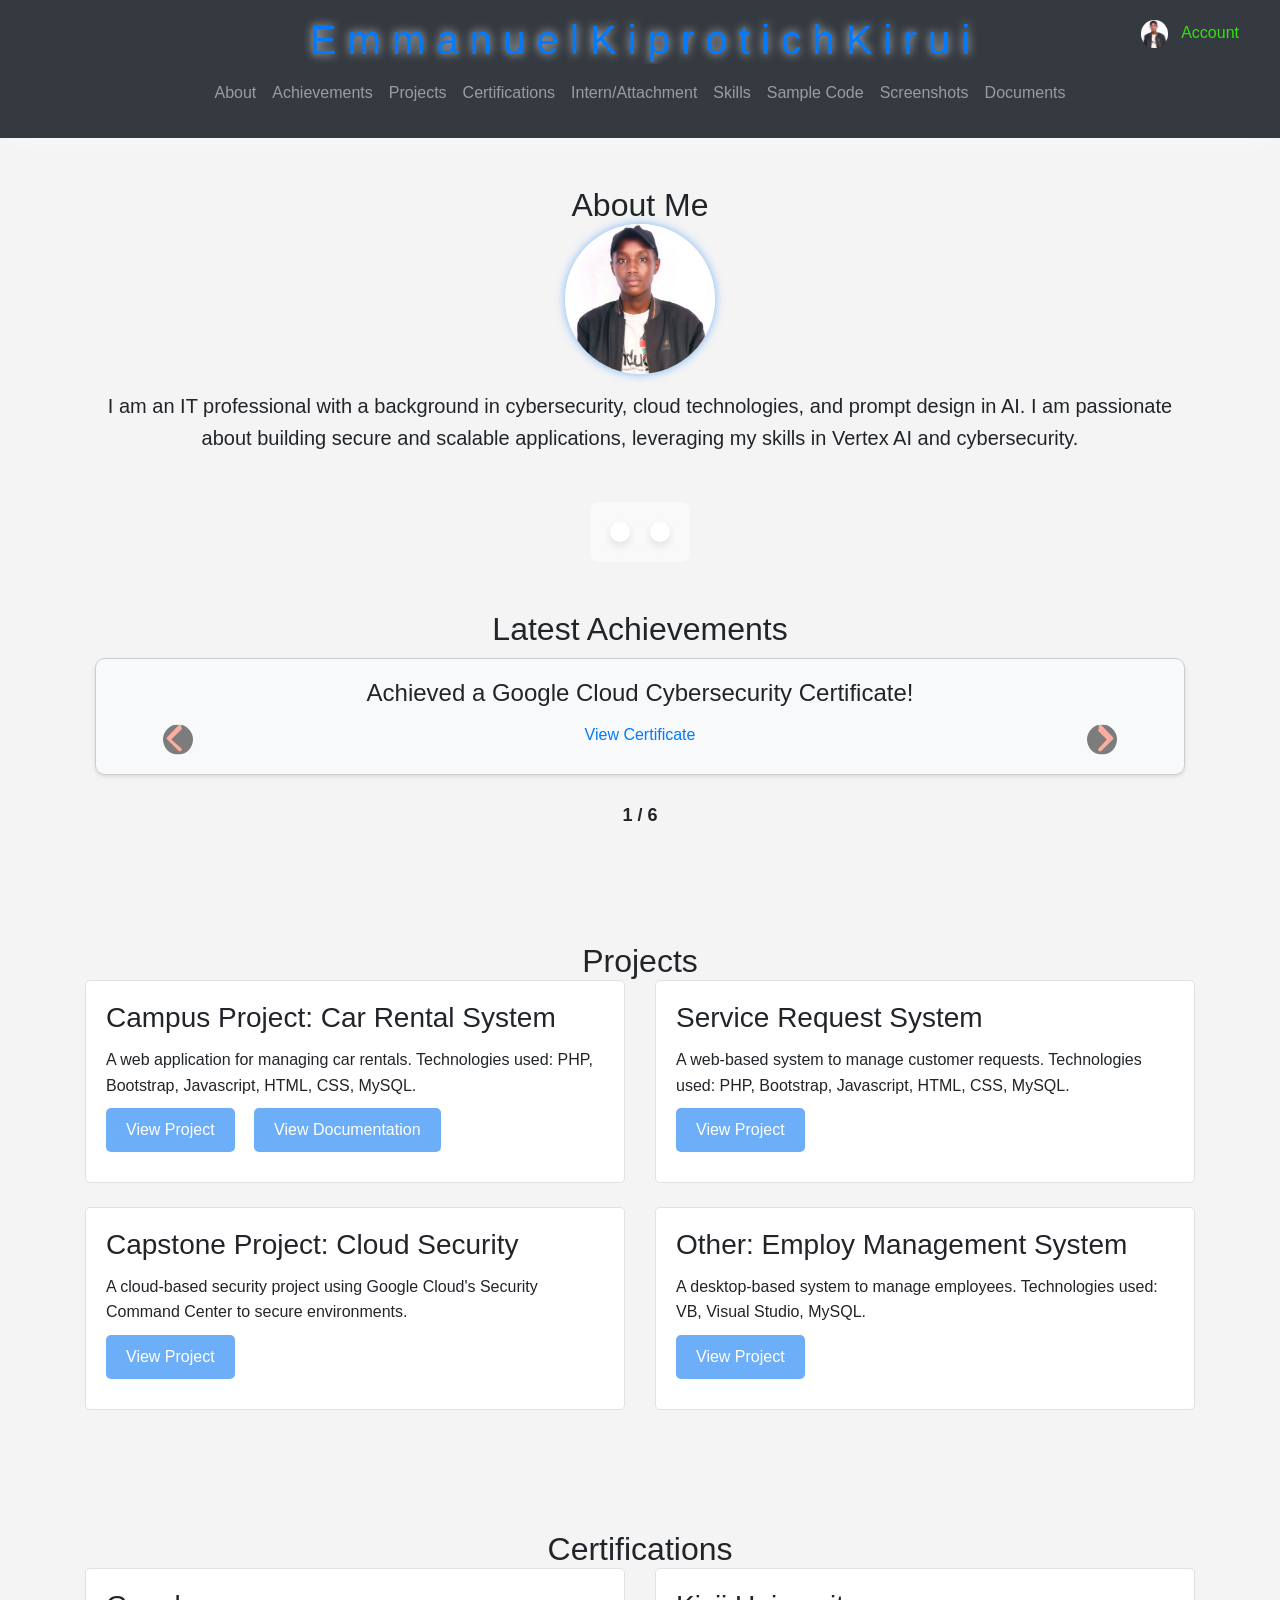
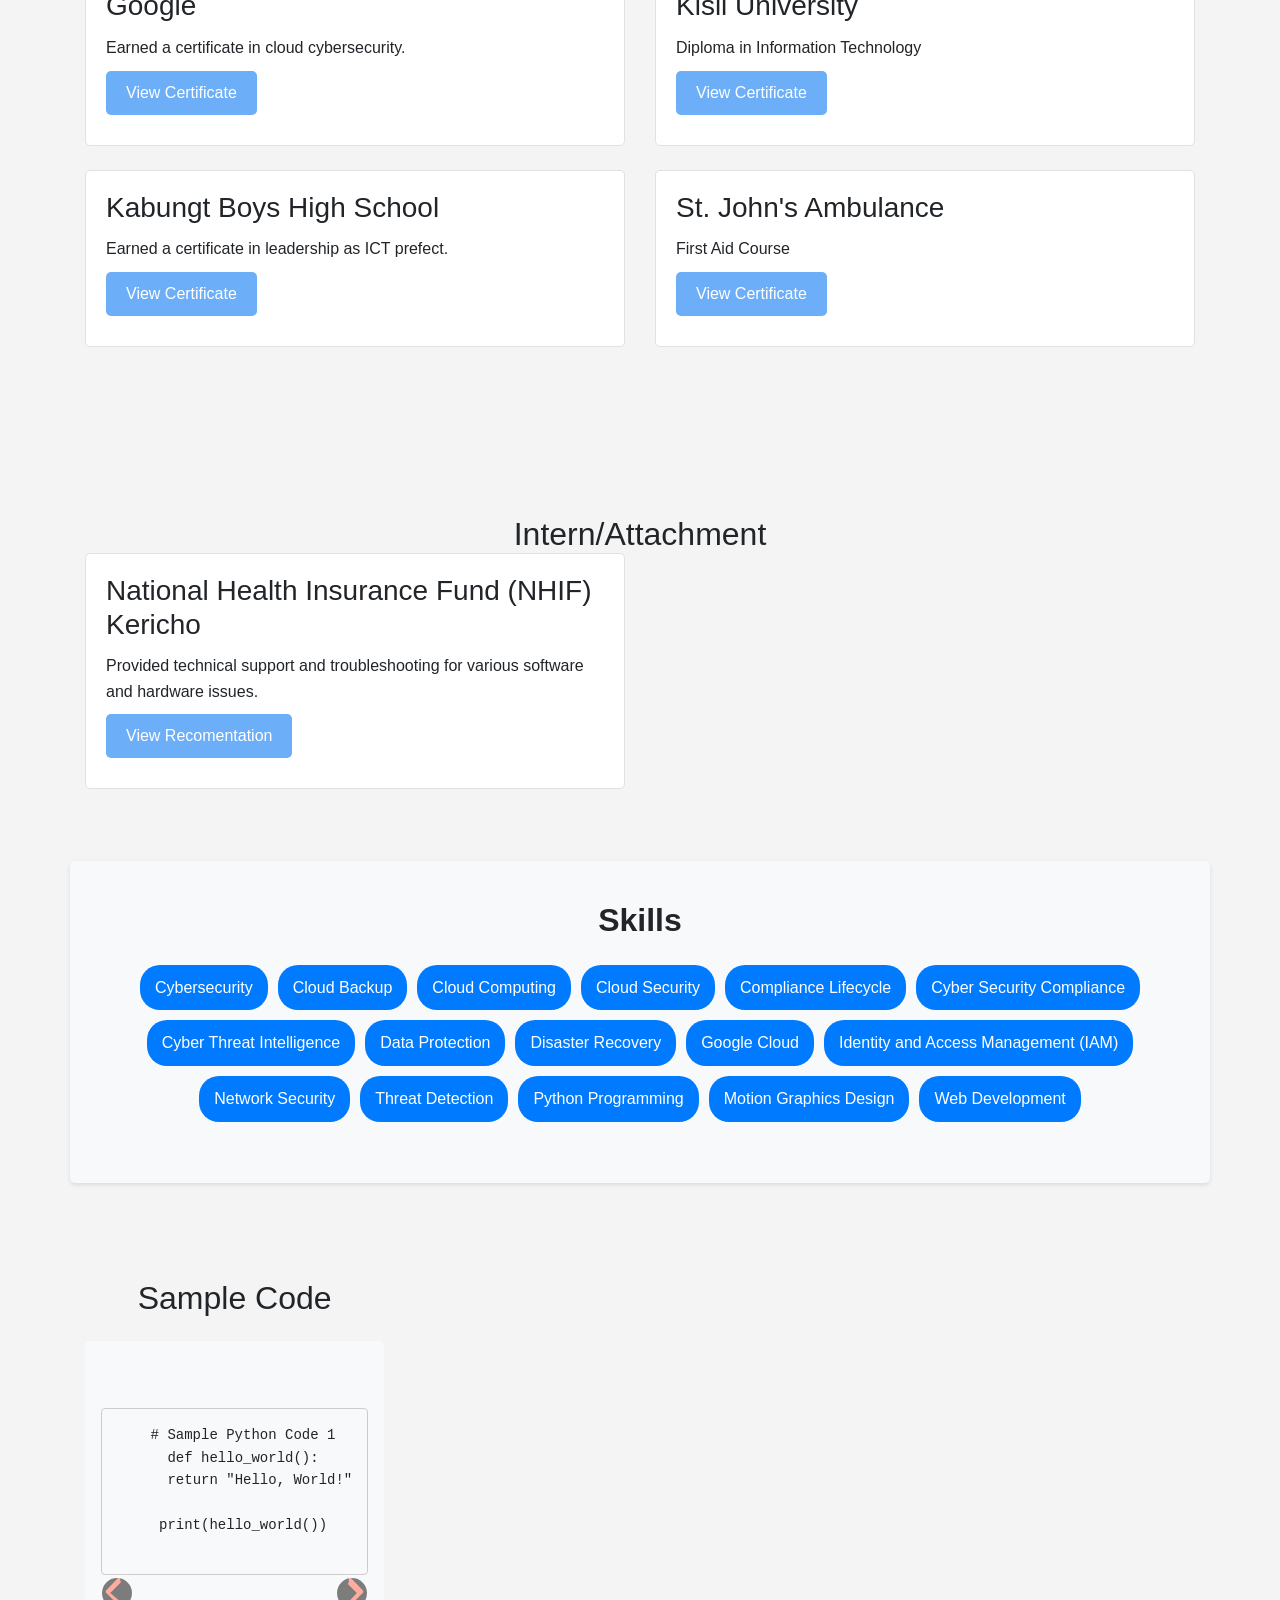
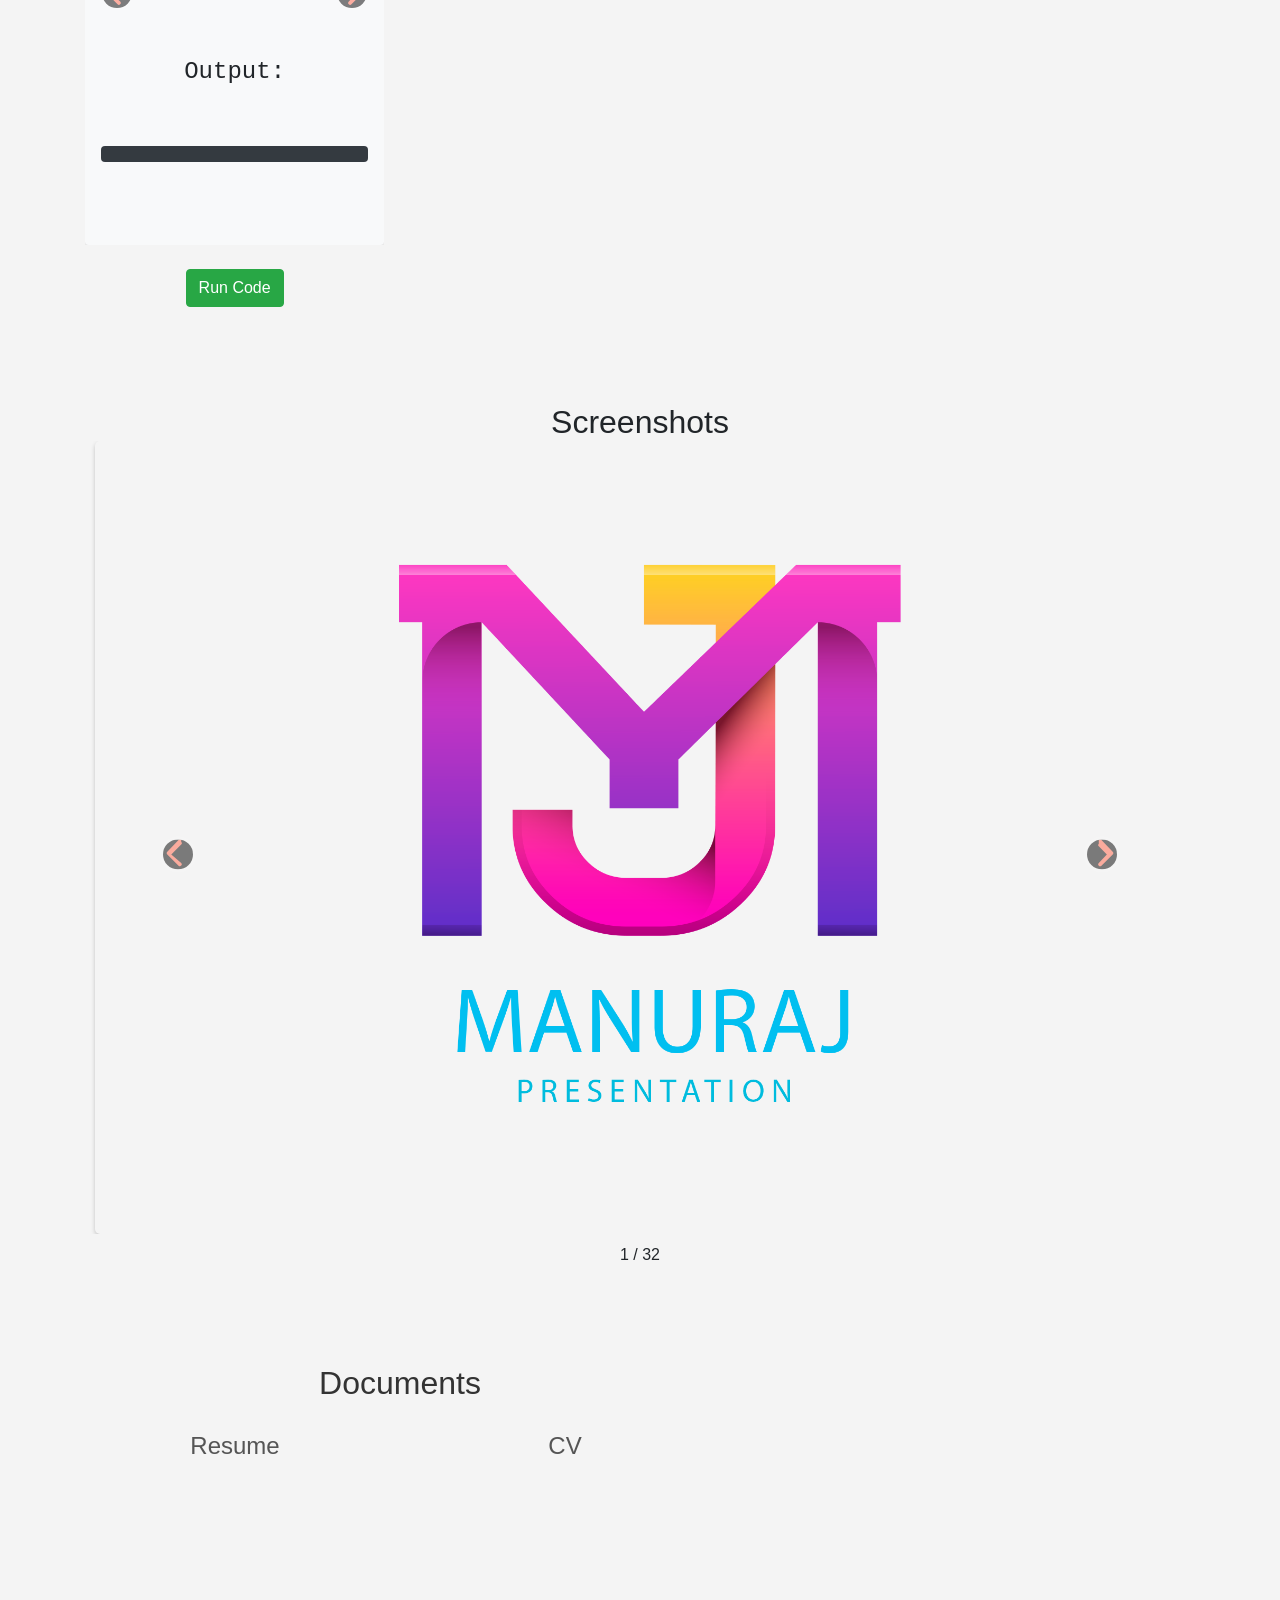
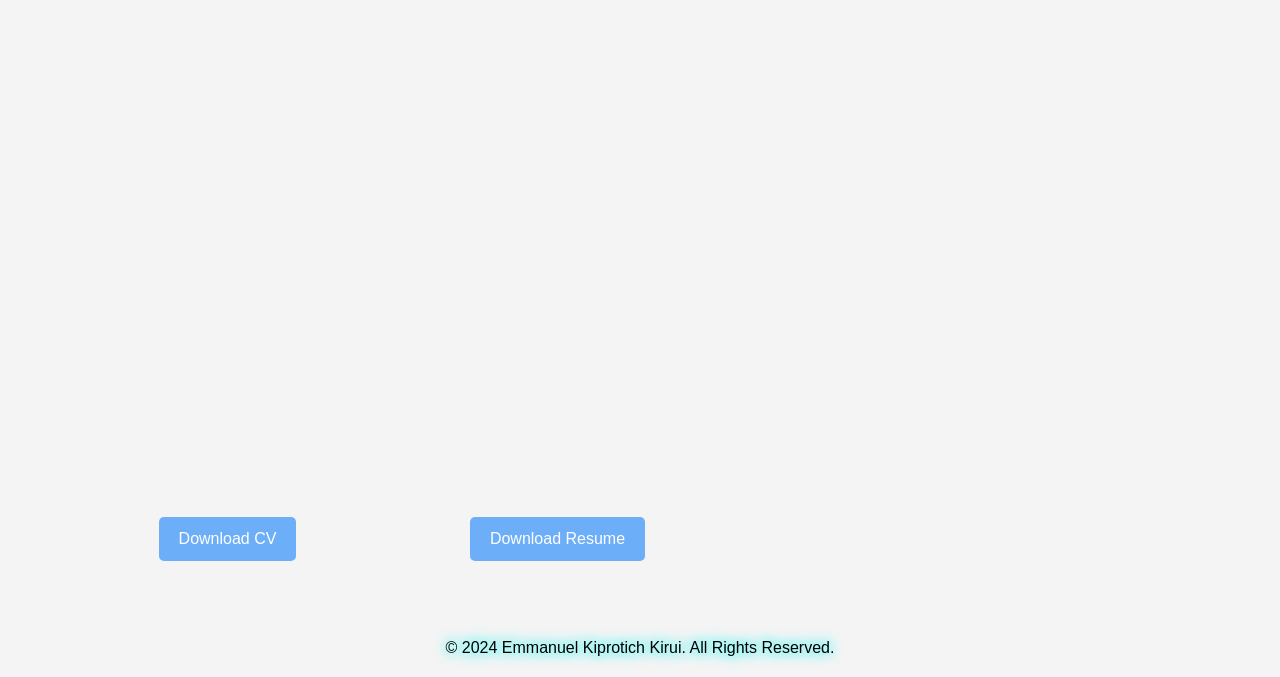
==== index.html @ 196a1fd0 "Update index.html" ====
<!DOCTYPE html>
<html lang="en">
<head>
  <meta charset="UTF-8">
  <meta name="viewport" content="width=device-width, initial-scale=1.0, shrink-to-fit=no">
  <title>Emmanuel Kiprotich Kirui - Portfolio</title>
  <!-- Bootstrap CSS -->
  <link href="https://stackpath.bootstrapcdn.com/bootstrap/4.5.2/css/bootstrap.min.css" rel="stylesheet">
  <script src="https://code.jquery.com/jquery-3.5.1.slim.min.js"></script>
    <script src="https://cdnjs.cloudflare.com/ajax/libs/popper.js/1.16.0/umd/popper.min.js"></script>
    <script src="https://maxcdn.bootstrapcdn.com/bootstrap/4.5.2/js/bootstrap.min.js"></script>
    <!-- Add these in the <head> or just before the closing </body> tag -->
<script src="https://code.jquery.com/jquery-3.5.1.slim.min.js"></script>
<script src="https://cdn.jsdelivr.net/npm/bootstrap@4.5.2/dist/js/bootstrap.bundle.min.js"></script>
<!-- jQuery -->
<script src="https://code.jquery.com/jquery-3.5.1.slim.min.js"></script>
<!-- jQuery first, then Popper.js, then Bootstrap JS -->
<script src="https://code.jquery.com/jquery-3.5.1.min.js"></script>
<script src="https://cdn.jsdelivr.net/npm/@popperjs/core@2.9.3/dist/umd/popper.min.js"></script>
<script src="https://cdn.jsdelivr.net/npm/bootstrap@4.6.0/dist/js/bootstrap.min.js"></script>
<!-- Bootstrap CSS -->
<link rel="stylesheet" href="https://stackpath.bootstrapcdn.com/bootstrap/4.5.2/css/bootstrap.min.css">

<!-- jQuery and Bootstrap JS -->
<script src="https://code.jquery.com/jquery-3.5.1.slim.min.js"></script>
<script src="https://cdn.jsdelivr.net/npm/@popperjs/core@2.0.7/dist/umd/popper.min.js"></script>
<script src="https://stackpath.bootstrapcdn.com/bootstrap/4.5.2/js/bootstrap.min.js"></script>



<!-- Bootstrap JavaScript (with Popper.js for tooltips and dropdowns) -->
<script src="https://cdn.jsdelivr.net/npm/bootstrap@4.5.2/dist/js/bootstrap.bundle.min.js"></script>


  <link rel="stylesheet" href="style.css">
       <!-- Add the favicon links here -->
       <link rel="apple-touch-icon-precomposed" sizes="144x144" href="assets/images/favicon-icon/apple-touch-icon-144-precomposed.png">
       <link rel="apple-touch-icon-precomposed" sizes="114x114" href="assets/images/favicon-icon/apple-touch-icon-114-precomposed.html">
       <link rel="apple-touch-icon-precomposed" sizes="72x72" href="assets/images/favicon-icon/apple-touch-icon-72-precomposed.png">
       <link rel="apple-touch-icon-precomposed" href="assets/images/favicon-icon/apple-touch-icon-57-precomposed.png">
       <link rel="shortcut icon" href="assets/images/favicon-icon/favicon.jpg">
  <style>
    .responsive-pdf {
        width: 100%; /* Full width */
        height: 60vh; /* Height relative to the viewport height */
        max-height: 800px; /* Maximum height for larger screens */
        border: none; /* No border */
    }
    .spinner {
    display: none; /* Hidden by default */
    border: 4px solid rgba(255, 255, 255, 0.3); /* Light transparent border */
    border-top: 4px solid #3498db; /* Blue border for spinning */
    border-radius: 50%; /* Circular shape */
    width: 40px; /* Width of the spinner */
    height: 40px; /* Height of the spinner */
    animation: spin 1.2s ease-in-out infinite; /* Smooth spinning animation */
    position: absolute; /* Positioned relative to parent */
    top: 50%; /* Centered vertically */
    left: 50%; /* Centered horizontally */
    transform: translate(-50%, -50%); /* Adjust to exact center */
    box-shadow: 0 0 15px rgba(52, 152, 219, 0.7); /* Add subtle glow around spinner */
}

@keyframes spin {
    0% { 
        transform: translate(-50%, -50%) rotate(0deg); 
    }
    100% { 
        transform: translate(-50%, -50%) rotate(360deg); 
    }
}

/* Adding glowing effect for a more professional touch */
.spinner::before {
    content: '';
    position: absolute;
    top: -10px;
    left: -10px;
    right: -10px;
    bottom: -10px;
    border-radius: 50%;
    box-shadow: 0 0 20px rgba(52, 152, 219, 0.5); /* Glowing blue light */
    animation: glow 1.5s ease-in-out infinite alternate; /* Glowing effect animation */
}

@keyframes glow {
    0% {
        box-shadow: 0 0 10px rgba(52, 152, 219, 0.5);
    }
    100% {
        box-shadow: 0 0 30px rgba(52, 152, 219, 1);
    }
}

/* Adjustments for the iframe */
.responsive-iframe {
    width: 100%; /* Full width for iframe */
    height: 600px; /* Adjust height */
    border: none; /* No border for iframe */
    overflow: auto; /* Scrollable if needed */
}

/* Wrapper to ensure scrolling in case content overflows */
.iframe-wrapper {
    height: 600px; /* Height of the wrapper */
    overflow-y: auto; /* Enable vertical scrolling */
    position: relative; /* For spinner positioning */
}

/* Responsive styles */
@media (max-width: 768px) {
    .col-md-6 {
        width: 100%; /* Full width for small screens */
        margin-bottom: 20px; /* Add margin for spacing */
    }
    .responsive-iframe {
        height: 450px; /* Reduce height for mobile */
    }
    .iframe-wrapper {
        height: 450px; /* Adjust wrapper height for mobile */
    }
}


/* Add some space between the About section and the badge */
#credly-badge-container {
    margin-top: 30px; /* Adjust the margin to give space */
    text-align: center; /* Center the badge horizontally */
}

/* Style the badge iframe for responsiveness */
#credly-badge-container iframe {
    max-width: 100%; /* Make the badge responsive */
    height: auto;
    border: none; /* Remove border */
    box-shadow: 0px 4px 6px rgba(0, 0, 0, 0.1); /* Add a slight shadow for a polished look */
    border-radius: 10px; /* Slight rounding of the edges */
}

/* You can adjust the container width to center the badge nicely */
#credly-badge-container {
    width: 100%;
    max-width: 400px; /* Limit the width of the badge container */
    margin-left: auto;
    margin-right: auto;
}

    .badge-section {
    padding: 20px;
    background-color: #f9f9f9;
    border-radius: 8px;
    max-width: 600px;
    margin: auto;
  }

  .badge-container {
    display: flex;
    justify-content: space-around;
    flex-wrap: wrap;
    gap: 20px;
  }

  .badge {
    text-align: center;
    padding: 10px;
    background-color: #fff;
    border-radius: 10px;
    box-shadow: 0 4px 8px rgba(0, 0, 0, 0.1);
  }


  </style>
   
</head>
<body class="d-flex flex-column min-vh-100">
  <header class="bg-dark text-white text-center py-3">

    <h1>
      <span>E</span>
      <span>m</span>
      <span>m</span>
      <span>a</span>
      <span>n</span>
      <span>u</span>
      <span>e</span>
      <span>l</span>
      <span> </span>
      <span>K</span>
      <span>i</span>
      <span>p</span>
      <span>r</span>
      <span>o</span>
      <span>t</span>
      <span>i</span>
      <span>c</span>
      <span>h</span>
      <span> </span>
      <span>K</span>
      <span>i</span>
      <span>r</span>
      <span>u</span>
      <span>i</span>
  </h1>
  <div class="brand clearfix ml-auto"> <!-- Added 'ml-auto' for right alignment -->
    <ul class="ts-profile-nav">
        <li class="ts-account">
            <a href="#">
                <img src="Profile-Pic/profile.JPG" class="ts-avatar hidden-side" alt="Profile Picture" />
                Account <i class="fa fa-angle-down hidden-side"></i>
            </a>
            <ul class="account-dropdown">
                <li><a href="mailto:emmanuelkirui042@gmail.com">Email</a></li> <!-- Added email link -->
                <li><a href="tel:+254742994437">Phone: +254742994437</a></li>
                <li><a href="https://www.youtube.com/@emmanuelkirui9043" target="_blank">Youtube</a></li> 
                <li><a href="https://twitter.com/Emmanue44733690" target="_blank">Twitter</a></li> 
                <li><a href="https://www.instagram.com/emmanuelkirui042/" target="_blank">Instagram</a></li> 
                <li><a href="https://www.tiktok.com/@emmanuelkirui3" target="_blank">TikTok</a></li> 
                <li><a href="https://web.facebook.com/emmanuelkirui042/" target="_blank">Facebook</a></li> 
                <li><a href="#">Logout</a></li>
            </ul>
        </li>
    </ul>
</div>

  <main class="flex-grow-1">
  
    <nav class="navbar navbar-expand-lg navbar-dark bg-dark">
        <button class="navbar-toggler" type="button" data-toggle="collapse" data-target="#navbarNav" aria-controls="navbarNav" aria-expanded="false" aria-label="Toggle navigation">
            <span class="navbar-toggler-icon"></span>
        </button>
        <div class="collapse navbar-collapse" id="navbarNav">
            <ul class="navbar-nav mx-auto">
                <li class="nav-item">
                    <a class="nav-link" href="#about">About</a>
                </li>
                <li class="nav-item">
                    <a class="nav-link" href="#achievements">Achievements</a>
                </li>
                <li class="nav-item">
                    <a class="nav-link" href="#projects">Projects</a>
                </li>
                <li class="nav-item">
                    <a class="nav-link" href="#Certifications">Certifications</a>
                </li>
                <li class="nav-item">
                    <a class="nav-link" href="#InternAttachment">Intern/Attachment</a>
                </li>
                <li class="nav-item">
                    <a class="nav-link" href="#skills">Skills</a>
                </li>
                <li class="nav-item">
                    <a class="nav-link" href="#samples">Sample Code</a>
                </li>
                <li class="nav-item">
                    <a class="nav-link" href="#screenshots">Screenshots</a>
                </li>
                <li class="nav-item">
                    <a class="nav-link" href="#documents">Documents</a>
                </li>
            </ul>
        </div>
    </nav>
<script>
    // JavaScript to enable smooth scrolling for the navigation links
document.querySelectorAll('.nav-link').forEach(anchor => {
    anchor.addEventListener('click', function (e) {
        e.preventDefault();
        const section = document.querySelector(this.getAttribute('href'));
        if (section) {
            section.scrollIntoView({
                behavior: 'smooth',
                block: 'start'
            });
        }
    });
});

</script>    
  <!-- jQuery -->
<script src="https://code.jquery.com/jquery-3.5.1.min.js"></script>
<!-- Bootstrap JS -->
<script src="https://cdn.jsdelivr.net/npm/bootstrap@4.6.0/dist/js/bootstrap.bundle.min.js"></script>

<script>
$(document).ready(function() {
    // Toggle the menu on hamburger icon click
    $('.navbar-toggler').click(function() {
        // Toggle the 'show' class on the collapsible menu
        $('#navbarNav').toggleClass('show');
    });

    // Close the menu when a link is clicked
    $('.nav-link').click(function() {
        $('#navbarNav').removeClass('show');
    });
});
</script>

    
    
  </header>

  

  <section id="about" class="my-5 text-center">
    <div class="container">
      <h2>About Me</h2>
      <div class="profile-pic-container mb-3 profile-pic-animated">
      <img src="Profile-Pic/profile.JPG" alt="Profile Picture" class="profile-pic ">
    </div>

      <p class="lead">I am an IT professional with a background in cybersecurity, cloud technologies, and prompt design in AI. I am passionate about building secure and scalable applications, leveraging my skills in Vertex AI and cybersecurity.</p>
    
    </div>
  </section>
  <section class="badge-section">
  <!-- Badge container -->
  <div class="badge-container">
    <!-- Badge 1 -->
    <div class="badge">
      <div data-iframe-width="150" data-iframe-height="270" data-share-badge-id="c45a92ac-2f59-4316-814b-90195f482734" data-share-badge-host="https://www.credly.com"></div>
      <script type="text/javascript" async src="//cdn.credly.com/assets/utilities/embed.js"></script>
    </div>
    
    <!-- Badge 2 -->
    <div class="badge">
      <div data-iframe-width="150" data-iframe-height="270" data-share-badge-id="8239f143-b9f4-49a9-a0ff-ef498a9948b2" data-share-badge-host="https://www.credly.com"></div>
      <script type="text/javascript" async src="//cdn.credly.com/assets/utilities/embed.js"></script>
    </div>
  </div>
</section>
  <section id="achievements" class="my-5">
    <div class="container">
        <h2 class="text-center">Latest Achievements</h2>
        <div id="achievementCarousel" class="carousel slide" data-ride="carousel">
            <div class="carousel-inner">
                <div class="carousel-item active">
                    <div class="achievement-frame">
                        <h4>Achieved a Google Cloud Cybersecurity Certificate!</h4>
                        <a href="https://www.credly.com/badges/c45a92ac-2f59-4316-814b-90195f482734/public_url" target="_blank" class="btn btn-link">View Certificate</a>
                    </div>
                </div>
                <div class="carousel-item">
                    <div class="achievement-frame">
                        <h4>Completed a Diploma in Information Technology at Kisii University!</h4>
                        <div id="certificate-viewer" style="margin-top: 10px;">
                            <embed src="certificates/MANURAJ KSU.pdf" class="responsive-pdf" type="application/pdf">
                        </div>
                    </div>
                </div>
                <div class="carousel-item">
                    <div class="achievement-frame">
                        <h4>Worked in IT at NHIF, Kericho!</h4>
                        <p>Gained hands-on experience in managing IT systems and support.</p>
                        <div id="certificate-viewer" style="margin-top: 10px;">
                            <embed src="certificates/Recomentation NHIF.pdf" class="responsive-pdf" type="application/pdf">
                        </div>
                    </div>
                </div>
                <div class="carousel-item">
                    <div class="achievement-frame">
                        <h4>Created a Car Rental System as a campus project!</h4>
                        <a href="https://emmanuelkirui.42web.io/carrental" target="_blank" class="btn btn-link">View Project</a>
                    </div>
                </div>
                <div class="carousel-item">
                    <div class="achievement-frame">
                        <h4>Developed skills in Python programming and cybersecurity!</h4>
                        <p>Focused on ethical hacking and cloud security practices.</p>
                    </div>
                </div>
                <div class="carousel-item">
                    <div class="achievement-frame">
                        <h4>Participated in various cybersecurity labs!</h4>
                        <p>Hands-on experience with cloud cybersecurity tools and techniques.</p>
                    </div>
                </div>
            </div>

            <!-- Counter Display -->
            <div id="achievementCounter" class="text-center my-3">
                <span id="currentAchievement"></span> / <span id="totalAchievements"></span>
            </div>

            <!-- Carousel Controls -->
            <a class="carousel-control-prev" href="#achievementCarousel" role="button" data-slide="prev">
                <span class="carousel-control-prev-icon" aria-hidden="true"></span>
                <span class="sr-only">Previous</span>
            </a>
            <a class="carousel-control-next" href="#achievementCarousel" role="button" data-slide="next">
                <span class="carousel-control-next-icon" aria-hidden="true"></span>
                <span class="sr-only">Next</span>
            </a>
        </div>
    </div>
</section>

<script>
  document.addEventListener('DOMContentLoaded', function () {
      var totalItems = document.querySelectorAll('#achievementCarousel .carousel-item').length;
      var currentAchievement = document.getElementById('currentAchievement');
      var totalAchievements = document.getElementById('totalAchievements');

      // Set the total achievements count on page load
      totalAchievements.textContent = totalItems;

      // Function to update the counter
      var updateCounter = function () {
          // Find the active item
          var activeItems = document.querySelectorAll('#achievementCarousel .carousel-item');
          var currentIndex = Array.from(activeItems).findIndex(item => item.classList.contains('active'));

          // Log the currentIndex to help debug
          console.log("Current Index:", currentIndex);

          // Update the current achievement display
          currentAchievement.textContent = currentIndex + 1; // +1 to make it 1-based index
      };

      // Listen for carousel slide events
      $('#achievementCarousel').on('slid.bs.carousel', function () {
          updateCounter();
      });

      // Initial counter update
      updateCounter();
  });
</script>


<section id="projects" class="my-5">
  <div class="container">
      <h2 class="text-center">Projects</h2>
      <div class="row">
          <div class="col-md-6 mb-4">
              <div class="card">
                  <div class="card-body">
                      <h3 class="card-title">Campus Project: Car Rental System</h3>
                      <p class="card-text">A web application for managing car rentals. Technologies used: PHP, Bootstrap, Javascript, HTML, CSS, MySQL.</p>
                      <a href="https://emmanuelkirui.42web.io/carrental" class="btn btn-primary" target="_blank">View Project</a>
                      <button class="btn btn-primary" data-toggle="modal" data-target="#carRentalModal">View Documentation</button>
                  </div>
              </div>
          </div>
          <div class="col-md-6 mb-4">
              <div class="card">
                  <div class="card-body">
                      <h3 class="card-title">Service Request System</h3>
                      <p class="card-text">A web-based system to manage customer requests. Technologies used: PHP, Bootstrap, Javascript, HTML, CSS, MySQL.</p>
                      <a href="https://emmanuelkirui.42web.io" class="btn btn-primary" target="_blank">View Project</a>
                  </div>
              </div>
          </div>
          <div class="col-md-6 mb-4">
              <div class="card">
                  <div class="card-body">
                      <h3 class="card-title">Capstone Project: Cloud Security</h3>
                      <p class="card-text">A cloud-based security project using Google Cloud's Security Command Center to secure environments.</p>
                      <a href="https://www.credly.com/badges/c45a92ac-2f59-4316-814b-90195f482734/public_url" class="btn btn-primary" target="_blank">View Project</a>
                  </div>
              </div>
          </div>
          <div class="col-md-6 mb-4">
              <div class="card">
                  <div class="card-body">
                      <h3 class="card-title">Other: Employ Management System</h3>
                      <p class="card-text">A desktop-based system to manage employees. Technologies used: VB, Visual Studio, MySQL.</p>
                      <a href="#" class="btn btn-primary" target="_blank">View Project</a>
                  </div>
              </div>
          </div>
      </div>
  </div>
</section>

<!-- Modal for Car Rental System Documentation -->
<div class="modal fade" id="carRentalModal" tabindex="-1" role="dialog" aria-labelledby="carRentalModalLabel" aria-hidden="true">
  <div class="modal-dialog modal-lg" role="document">
      <div class="modal-content">
          <div class="modal-header">
              <h5 class="modal-title" id="carRentalModalLabel">Documentation for Car Rental System</h5>
              <button type="button" class="close" data-dismiss="modal" aria-label="Close">
                  <span aria-hidden="true">&times;</span>
              </button>
          </div>
          <div class="modal-body text-center">
              <p>Click the link below to view the documentation for the Car Rental System:</p>
              <a href="Docs/CAR%20RENTAL%20SYSTEM1.2.docx" target="_blank" class="btn btn-primary">View Documentation</a>
          </div>
      </div>
  </div>
</div>

  <section id="Certifications" class="my-5">
    <div class="container">
        <h2 class="text-center">Certifications</h2>
        <div class="row">
            <div class="col-md-6 mb-4">
                <div class="card">
                    <div class="card-body">
                        <h3 class="card-title">Google</h3>
                        <p class="card-text">Earned a certificate in cloud cybersecurity.</p>
                        <button class="btn btn-primary" data-toggle="modal" data-target="#googleModal">View Certificate</button>
                    </div>
                </div>
            </div>
            <div class="col-md-6 mb-4">
                <div class="card">
                    <div class="card-body">
                        <h3 class="card-title">Kisii University</h3>
                        <p class="card-text">Diploma in Information Technology</p>
                        <button class="btn btn-primary" data-toggle="modal" data-target="#kisiiModal">View Certificate</button>
                    </div>
                </div>
            </div>
            <div class="col-md-6 mb-4">
                <div class="card">
                    <div class="card-body">
                        <h3 class="card-title">Kabungt Boys High School</h3>
                        <p class="card-text">Earned a certificate in leadership as ICT prefect.</p>
                        <button class="btn btn-primary" data-toggle="modal" data-target="#kabungtModal">View Certificate</button>
                    </div>
                </div>
            </div>
            <div class="col-md-6 mb-4">
                <div class="card">
                    <div class="card-body">
                        <h3 class="card-title">St. John's Ambulance</h3>
                        <p class="card-text">First Aid Course</p>
                        <button class="btn btn-primary" data-toggle="modal" data-target="#stJohnModal">View Certificate</button>
                    </div>
                </div>
            </div>
        </div>
    </div>
</section>

<!-- Modal Structures -->
<div class="modal fade" id="googleModal" tabindex="-1" role="dialog" aria-labelledby="googleModalLabel" aria-hidden="true">
  <div class="modal-dialog modal-lg" role="document">
    <div class="modal-content">
        <div class="modal-header">
            <h5 class="modal-title" id="googleModalLabel">Google Certificate</h5>
            <button type="button" class="close" data-dismiss="modal" aria-label="Close">
                <span aria-hidden="true">&times;</span>
            </button>
        </div>
        <div class="modal-body text-center">
            <p>Click the link below to view your Google Certificate:</p>
            <a href="https://www.credly.com/badges/c45a92ac-2f59-4316-814b-90195f482734/public_url" target="_blank" class="btn btn-primary">View Certificate</a>
        </div>
    </div>
</div>
</div>

<div class="modal fade" id="kisiiModal" tabindex="-1" role="dialog" aria-labelledby="kisiiModalLabel" aria-hidden="true">
    <div class="modal-dialog modal-lg" role="document">
        <div class="modal-content">
            <div class="modal-header">
                <h5 class="modal-title" id="kisiiModalLabel">Kisii University Certificate</h5>
                <button type="button" class="close" data-dismiss="modal" aria-label="Close">
                    <span aria-hidden="true">&times;</span>
                </button>
            </div>
            <div class="modal-body">
                <embed src="certificates/MANURAJ KSU.pdf" class="responsive-iframe" type="application/pdf">
            </div>
        </div>
    </div>
</div>

<div class="modal fade" id="kabungtModal" tabindex="-1" role="dialog" aria-labelledby="kabungtModalLabel" aria-hidden="true">
    <div class="modal-dialog modal-lg" role="document">
        <div class="modal-content">
            <div class="modal-header">
                <h5 class="modal-title" id="kabungtModalLabel">Kabungt Boys High School Certificate</h5>
                <button type="button" class="close" data-dismiss="modal" aria-label="Close">
                    <span aria-hidden="true">&times;</span>
                </button>
            </div>
            <div class="modal-body">
                <embed src="certificates/EPSON050 ICT-PREFECT.PDF" class="responsive-iframe" type="application/pdf">
            </div>
        </div>
    </div>
</div>

<div class="modal fade" id="stJohnModal" tabindex="-1" role="dialog" aria-labelledby="stJohnModalLabel" aria-hidden="true">
    <div class="modal-dialog modal-lg" role="document">
        <div class="modal-content">
            <div class="modal-header">
                <h5 class="modal-title" id="stJohnModalLabel">St. John's Ambulance Certificate</h5>
                <button type="button" class="close" data-dismiss="modal" aria-label="Close">
                    <span aria-hidden="true">&times;</span>
                </button>
            </div>
            <div class="modal-body">
                <embed src="certificates/EPSON048 ST JOHN'S.PDF" class="responsive-iframe" type="application/pdf">
            </div>
        </div>
    </div>
</div>

  <section id="InternAttachment" class="my-5"></section>
    <div class="container">
      <h2 class="text-center">Intern/Attachment</h2>
      <div class="row">
        <div class="col-md-6 mb-4">
          <div class="card">
            <div class="card-body">
              <h3 class="card-title">National Health Insurance Fund (NHIF) Kericho</h3>
              <p class="card-text">Provided technical support and troubleshooting for various software and hardware issues.</p>
              <a href="certificates/Recomentation NHIF.pdf" class="btn btn-primary" target="_blank">View Recomentation</a>
            </div>
          </div>
        </div>
        
  </section>

  <section id="skills" class="my-5 text-center">
    <div class="container">
      <h2>Skills</h2>
      <ul class="list-inline">
        <li class="list-inline-item">Cybersecurity</li>
        <li class="list-inline-item">Cloud Backup</li>
        <li class="list-inline-item">Cloud Computing</li>
        <li class="list-inline-item">Cloud Security</li>
        <li class="list-inline-item">Compliance Lifecycle</li>
        <li class="list-inline-item">Cyber Security Compliance</li>
        <li class="list-inline-item">Cyber Threat Intelligence</li>
        <li class="list-inline-item">Data Protection</li>
        <li class="list-inline-item">Disaster Recovery</li>
        <li class="list-inline-item">Google Cloud</li>
        <li class="list-inline-item">Identity and Access Management (IAM)</li>
        <li class="list-inline-item">Network Security</li>
        <li class="list-inline-item">Threat Detection</li>
        <li class="list-inline-item">Python Programming</li>
        <li class="list-inline-item">Motion Graphics Design</li>
        <li class="list-inline-item">Web Development</li>
      </ul>
    </div>
  </section>

  <section id="samples" class="my-5">
    <div class="container">
      <h2 class="text-center mb-4">Sample Code</h2>
      <div id="sampleCodeCarousel" class="carousel slide" data-ride="carousel">
        <div class="carousel-inner">
          <!-- Carousel Item 1 -->
          <div class="carousel-item active">
            <div class="sample-code bg-light p-3 rounded">
              <pre class="code-block">
  # Sample Python Code 1
  def hello_world():
      return "Hello, World!"
  
  print(hello_world())
              </pre>
              <h4 class="mt-3">Output:</h4>
              <pre id="output1" class="output-block bg-dark text-white p-2 rounded"></pre>
            </div>
          </div>
  
          <!-- Carousel Item 2 -->
          <div class="carousel-item">
            <div class="sample-code bg-light p-3 rounded">
              <pre class="code-block">
  # Sample Python Code 2
  def add_numbers(a, b):
      return a + b
  
  print(add_numbers(5, 3))
              </pre>
              <h4 class="mt-3">Output:</h4>
              <pre id="output2" class="output-block bg-dark text-white p-2 rounded"></pre>
            </div>
          </div>
  
          <!-- Carousel Item 3 -->
          <div class="carousel-item">
            <div class="sample-code bg-light p-3 rounded">
              <pre class="code-block">
  # Sample Cloud Commands
  gcloud compute networks create labnet --subnet-mode=custom
              </pre>
              <h4 class="mt-3">Output:</h4>
              <pre id="output3" class="output-block bg-dark text-white p-2 rounded">This Command creates a custom mode network called labnet</pre>
            </div>
          </div>
        </div>
  
        <!-- Carousel controls -->
        <a class="carousel-control-prev" href="#sampleCodeCarousel" role="button" data-slide="prev">
          <span class="carousel-control-prev-icon" aria-hidden="true"></span>
          <span class="sr-only">Previous</span>
        </a>
        <a class="carousel-control-next" href="#sampleCodeCarousel" role="button" data-slide="next">
          <span class="carousel-control-next-icon" aria-hidden="true"></span>
          <span class="sr-only">Next</span>
        </a>
      </div>
  
      <!-- Run Code Button -->
      <div class="text-center mt-4">
        <button class="btn btn-success" onclick="runCode()">Run Code</button>
      </div>
    </div>
  </section>
  
  <section id="screenshots" class="my-5">
    <div class="container">
        <h2 class="text-center">Screenshots</h2>
        <div id="screenshotCarousel" class="carousel slide" data-ride="carousel">
            <div class="carousel-inner" id="carouselImages"></div>
            <a class="carousel-control-prev" href="#screenshotCarousel" role="button" data-slide="prev">
                <span class="carousel-control-prev-icon" aria-hidden="true"></span>
                <span class="sr-only">Previous</span>
            </a>
            <a class="carousel-control-next" href="#screenshotCarousel" role="button" data-slide="next">
                <span class="carousel-control-next-icon" aria-hidden="true"></span>
                <span class="sr-only">Next</span>
            </a>
            <!-- Counter to display current image number out of total -->
            <div class="text-center mt-2">
                <span id="currentSlide">1</span> / <span id="totalSlides"></span>
            </div>
        </div>
    </div>
</section>

<!-- Modal for Viewing Images -->
<div class="modal fade" id="imageModal" tabindex="-1" role="dialog" aria-labelledby="imageModalLabel" aria-hidden="true">
  <div class="modal-dialog" role="document"> <!-- Adjusted modal dialog width to 105% -->
      <div class="modal-content" style="width: 150%;">
          <div class="modal-header">
              <h5 class="modal-title" id="imageModalLabel">Image Details</h5>
              <button type="button" class="close" data-dismiss="modal" aria-label="Close">
                  <span aria-hidden="true">&times;</span>
              </button>
          </div>
          <div class="modal-body" style="width: 90%;"> <!-- Adjusted outer container width to 125% -->
              <div class="zoom-controls text-center mb-2" style="position: relative; z-index: 10;">
                  <button type="button" id="zoomIn" class="btn btn-primary">Zoom In</button>
                  <button type="button" id="zoomOut" class="btn btn-secondary">Zoom Out</button>
                  <button type="button" class="btn btn-danger" data-dismiss="modal">Exit</button>
              </div>
              <div class="zoom-container" style="overflow: auto; max-height: 70vh; position: relative; width: 110%;"> <!-- Inner container width remains 120% -->
                  <div style="display: inline-block; position: relative; width: 100%;">
                      <img id="modalImage" src="" alt="Image Preview" class="img-fluid" style="transition: transform 0.3s ease; max-width: none;">
                  </div>
              </div>
              <p id="imageName" class="text-center mt-2"></p> <!-- Display image name -->
              <p id="imageDescription" class="text-center text-muted"></p> <!-- Display image description -->
          </div>
      </div>
  </div>
</div>

<script>
    const imageFolder = 'images/';
  const images = ['image1.png', 'image2.png', 'image3.png', '3vm-instances created.png',
      'Active vulnerabilities.png', 'Assigning roles to principals.png', 'Audit log.png', 'audits_logs dataset.png',
      'Backup and DR.png', 'Backup and Recovery successfully.png', 'Backup recovery in a different project.png', 
      'Backup.png', 'BackupandDR.png', 'badactordemo.png', 'Big query data editor.png', 'bucket removal.png', 
      'Buckets.png', 'Cloudaudit.png', 'compliance.png', 'compliance1.1.png', 'compute instances findings.png', 
      'confirmation.png', 'creating a back plan.png', 'creating firewall rule.png', 'Cymbal.png', 'demo key qlabs.png',
      'demo keys.png', 'demo-assymetric key.png', 'deny-http output.png', 'enabling backup for compute engines.png',
      'Findings by resource type.png', 'firewall and vpc.png', 'firewall rules 1.1 enabling logs.png', 'firewalldeny-http.png',
      'firewallqlabs.png', 'firewallqlabs1.png', 'gauth list.png', 'gcloud storage bucket 1.png', 'gcloud storage bucket.png',
      'IAM grant.png', 'IAM roles.png', 'IAM service account.png', 'IAM.png', 'job succeeded.png', 'jsonpayload.png',
      'keyqlabs.png', 'Logging-Logs Explorer.png', 'Logging.png', 'Logs explorer.png', 'logs filter qlabs.png',
      'logs query builder.png', 'logs xplorer query builder.png', 'logs.png', 'major vulnerabilities resolved.png',
      'manage appliance1.1.png', 'manage appliances.png', 'manage backup vm.png', 'mounting.png', 'nanossh.png',
      'onboarding finish successfully.png', 'query results 2.png', 'queryqlabs.png', 'Recovery backup plan1.1.png',
      'Recovery in progress.png', 'Rescan.png', 'scan qlabs.png', 'scan1cymbalbank.png', 'scan2cymbalbank.png',
      'scanresults.png', 'secureboot.png', 'service account creation.png', 'sink details.png', 'sinks logs.png', 
      'ssh.png', 'static ip qlabs.png', 'static ip return qlabs.png', 'stopping vm instance.png', 'storage bucket.png', 
      'success for ll recovery and backups.png', 'summary of changes.png', 'Teraform running.png', 'terraform.png', 
      'terraform apply complete.png', 'terraformapply.png', 'terraforminit.png', 'test-accountjson.png', 'unauthorized access.png',
      'vm backup plans.png', 'Vm instances.png', 'vm instances1.png', 'vm-instances for the new project2.png', 'vm3.png',
      'vmsearch.png', 'vpcwith firewall terraform.png'];


  const carouselImagesContainer = document.getElementById('carouselImages');
  const itemsPerSlide = 3; // Number of images per carousel item
  const totalSlides = Math.ceil(images.length / itemsPerSlide); // Calculate total number of slides

  // Set the total number of slides in the counter
  document.getElementById('totalSlides').textContent = totalSlides;

  for (let i = 0; i < images.length; i += itemsPerSlide) {
      const isActive = i === 0 ? 'active' : '';
      const itemHTML = `
          <div class="carousel-item ${isActive}">
              <div class="d-flex justify-content-between">
                  ${images.slice(i, i + itemsPerSlide).map((image, index) => `
                      <img src="${imageFolder}${image}" alt="Screenshot ${i + index + 1}" class="d-block w-33" data-toggle="modal" data-target="#imageModal" onclick="showImage('${imageFolder}${image}', '${image}')">
                  `).join('')}
              </div>
          </div>
      `;
      carouselImagesContainer.innerHTML += itemHTML;
  }

  function showImage(imageSrc, imageName) {
      document.getElementById('modalImage').src = imageSrc;
      document.getElementById('imageName').textContent = imageName; // Display image name in the modal
      const description = imageName.replace('.png', ''); // Remove .png for the description
      document.getElementById('imageDescription').textContent = description; // Display description in the modal

      // Reset zoom scale when opening a new image
      document.getElementById('modalImage').style.transform = 'scale(1)';
      zoomLevel = 1; // Reset zoom level
  }

  // Zoom functionality
  let zoomLevel = 1; // Initial zoom level

  document.getElementById('zoomIn').addEventListener('click', function() {
      zoomLevel += 0.1;
      document.getElementById('modalImage').style.transform = `scale(${zoomLevel})`;
  });

  document.getElementById('zoomOut').addEventListener('click', function() {
      if (zoomLevel > 0.1) { // Prevent negative or zero zoom
          zoomLevel -= 0.1;
          document.getElementById('modalImage').style.transform = `scale(${zoomLevel})`;
      }
  });

  // Event listener to update the counter on slide change
  $('#screenshotCarousel').on('slide.bs.carousel', function (event) {
      const currentSlideIndex = event.to + 1; // Carousel event gives 0-based index
      document.getElementById('currentSlide').textContent = currentSlideIndex;
  });
</script>




<section id="documents" class="py-5">
  <div class="container">
      <h2 class="text-center">Documents</h2>
      <div class="row">
          <!-- CV Viewer -->
          <div class="col-md-6 text-center">
              <h3>Resume</h3>
              <div class="iframe-container">
                  <div class="spinner" id="resumeSpinner"></div>
                  <iframe 
                      src="https://docs.google.com/gview?url=https://emmanuelkirui.github.io/portfolio-website/Docs/Emmanuel%20Kiprotich%20Kirui%20Resume.docx&embedded=true" 
                      class="responsive-iframe" 
                      frameborder="0"
                      onload="hideSpinner('resumeSpinner')"
                      loading="lazy">
                      This browser does not support viewing DOCX files. 
                      <a href="Docs/Emmanuel Kiprotich Kirui Resume.docx" download>Click here to download the CV</a>.
                  </iframe>
              </div>
              <br>
              <a href="Docs/Emmanuel Kiprotich Kirui Resume.docx" class="btn btn-primary mt-2" target="_blank">Download CV</a>
          </div>

          <!-- Resume Viewer -->
          <div class="col-md-6 text-center">
              <h3>CV</h3>
              <div class="iframe-container">
                  <div class="spinner" id="cvSpinner"></div>
                  <iframe 
                      src="https://docs.google.com/gview?url=https://emmanuelkirui.github.io/portfolio-website/Docs/Emmanuel%20Kirui%20CV.docx&embedded=true" 
                      class="responsive-iframe" 
                      frameborder="0"
                      onload="hideSpinner('cvSpinner')"
                      loading="lazy">
                      This browser does not support viewing DOCX files. 
                      <a href="Docs/Emmanuel Kirui CV.docx" download>Click here to download the Resume</a>.
                  </iframe>
              </div>
              <br>
              <a href="Docs/Emmanuel Kirui CV.docx" class="btn btn-primary mt-2" target="_blank">Download Resume</a>
          </div>
      </div>
  </div>
</section>






</main>

<footer class="text-center py-3 glowing-footer">
  <p>&copy; 2024 Emmanuel Kiprotich Kirui. All Rights Reserved.</p>
</footer>
  <!-- Bootstrap JS and dependencies -->
  <script src="https://code.jquery.com/jquery-3.5.1.slim.min.js"></script>
  <script src="https://cdn.jsdelivr.net/npm/@popperjs/core@2.9.2/dist/umd/popper.min.js"></script>
  <script src="https://stackpath.bootstrapcdn.com/bootstrap/4.5.2/js/bootstrap.min.js"></script>
  <script>
    function runCode() {
      // Outputs for the sample Python code
      document.getElementById('output1').textContent = 'Hello, World!';
      document.getElementById('output2').textContent = '8'; // 5 + 3
    }
  </script>
  <script>
    function showCertificate() {
        var viewer = document.getElementById('certificate-viewer');
        if (viewer.style.display === "none") {
            viewer.style.display = "block";
        } else {
            viewer.style.display = "none";
        }
    }
    </script>
    <script>
      // Function to show the spinner
function showSpinner(spinnerId) {
    document.getElementById(spinnerId).style.display = 'block';
}

// Function to hide the spinner
function hideSpinner(spinnerId) {
    document.getElementById(spinnerId).style.display = 'none';
}

// Show spinners when the page loads
document.addEventListener('DOMContentLoaded', function () {
    showSpinner('resumeSpinner');
    showSpinner('cvSpinner');
});

      function showDocument() {
          var viewer = document.getElementById('doc-viewer');
          if (viewer.style.display === "none") {
              viewer.style.display = "block";
          } else {
              viewer.style.display = "none";
          }
      }
      </script>
</body>
</html>
---- style.css ----
@import url(http://fonts.googleapis.com/css?family=Lato:300,400,700,900,100italic,300italic,400italic);
@import url(https://fonts.googleapis.com/css?family=Oswald:700,400,300);
/* Custom styling */

/* Reset some basic elements */
body, h1, h2, h3, p {
    margin: 0;
    padding: 0;
    box-sizing: border-box;
}

/* Body styling */
body {
    background-color: #f4f4f4; /* Light background color */
    font-family: Arial, sans-serif;
    line-height: 1.6;
    display: flex;
  flex-direction: column;
  min-height: 100vh; /* Ensures full height of the viewport */
}
html {
    scroll-behavior: smooth; /* Enables smooth scrolling */
}
main {
    flex-grow: 1; /* Allows the main content to grow and take available space */
  }

/* Header styles */
header {
    background-color: #343a40; /* Dark background */
    color: white;
    padding: 20px 0;
    text-align: center;
    box-shadow: 0 0 20px rgba(255, 255, 255, 0.5); /* Glow effect for header */
    overflow: hidden; /* Prevent overflow */
}

header h1 {
    margin: 0; /* Remove any margin */
    font-size: 2.5rem; /* Adjust the default font size */
    line-height: 1.2; /* Adjust line height to ensure enough space for text */
    display: inline-block;
    white-space: normal; /* Allow text to wrap */
    text-shadow: 0 0 10px rgba(255, 255, 255, 0.8); /* Glow effect */
    padding: 0 10px; /* Add padding to give text space */
    overflow: visible; /* Ensure text is fully visible */
}

/* Media query for smaller screens */
@media (max-width: 768px) {
    header h1 {
        font-size: 2rem; /* Reduce font size for smaller screens */
    }
}

@media (max-width: 576px) {
    header h1 {
        font-size: 1.8rem; /* Further reduce for mobile */
    }
}



.navbar {
    margin: 0 auto;
}

.nav-item a {
    color: white;
}
.navbar-nav .nav-link {
    transition: color 0.3s; /* Smooth transition for hover effect */
}

.navbar-nav .nav-link:hover {
    color: #17a2b8; /* Change color on hover */
}
h1 {
    display: flex; /* Use flexbox for layout */
    justify-content: center; /* Center the text */
    font-size: 3rem; /* Adjust font size as needed */
    color: transparent; /* Make text transparent for the glow effect */
    text-shadow: 0 0 10px rgba(255, 255, 255, 0.8); /* Basic shadow for better visibility */
}

h1 span {
    position: relative; /* Position relative for absolute positioning */
    animation: moveLight 3s linear infinite; /* Apply moving light animation */
    color: #007bff; /* Base color for text */
}

/* Create a delay for each letter's animation for a wave effect */
h1 span:nth-child(1) { animation-delay: 0s; }
h1 span:nth-child(2) { animation-delay: 0.1s; }
h1 span:nth-child(3) { animation-delay: 0.2s; }
h1 span:nth-child(4) { animation-delay: 0.3s; }
h1 span:nth-child(5) { animation-delay: 0.4s; }
h1 span:nth-child(6) { animation-delay: 0.5s; }
h1 span:nth-child(7) { animation-delay: 0.6s; }
h1 span:nth-child(8) { animation-delay: 0.7s; }
h1 span:nth-child(10) { animation-delay: 0.8s; }
h1 span:nth-child(11) { animation-delay: 0.9s; }
h1 span:nth-child(12) { animation-delay: 1.0s; }
h1 span:nth-child(13) { animation-delay: 1.1s; }
h1 span:nth-child(14) { animation-delay: 1.2s; }
h1 span:nth-child(15) { animation-delay: 1.3s; }
h1 span:nth-child(16) { animation-delay: 1.4s; }
h1 span:nth-child(17) { animation-delay: 1.5s; }
h1 span:nth-child(18) { animation-delay: 1.6s; }
h1 span:nth-child(19) { animation-delay: 1.7s; }
h1 span:nth-child(20) { animation-delay: 1.8s; }
h1 span:nth-child(21) { animation-delay: 1.9s; }

/* Moving light animation */
@keyframes moveLight {
    0% {
        text-shadow: 0 0 10px rgba(255, 0, 0, 1); /* Start with bright red */
    }
    25% {
        text-shadow: 10px 10px 20px rgba(0, 255, 0, 1); /* Bright green */
    }
    50% {
        text-shadow: 20px 20px 30px rgba(0, 0, 255, 1); /* Bright blue */
    }
    75% {
        text-shadow: 10px 10px 20px rgba(255, 255, 0, 1); /* Bright yellow */
    }
    100% {
        text-shadow: 0 0 10px rgba(255, 0, 0, 1); /* Back to bright red */
    }
}

/* About section */
.profile-pic {
    width: 150px; /* Set a fixed width */
    height: 150px; /* Set the height to match the width for a perfect circle */
    border-radius: 50%; /* Circular profile picture */
    box-shadow: 0 0 10px rgba(0, 123, 255, 0.5); /* Glow effect for profile picture */
    object-fit: cover; /* Ensures the image covers the circular area without distortion */
    object-position: center; /* Centers the face */
    transform: scale(1.1) translateY(6%); /* Zoom and pull the image down slightly */
}

/* Profile Picture Animation */
.profile-pic-animated {
    border-radius: 50%; /* Make it circular */
    animation: moveLight 3s linear infinite; /* Apply moving light animation */
}

/* Container for the image */
.profile-pic-container {
    width: 150px;
    height: 150px;
    border-radius: 50%; /* Circular container */
    overflow: hidden; /* Ensures anything outside the container is hidden */
    box-shadow: 0 0 10px rgba(0, 123, 255, 0.5); /* Glow effect */
    margin: 0 auto; /* Center the container horizontally */
    display: flex;
    align-items: center;
    justify-content: center;
}

/* Moving light animation */
@keyframes moveLight {
    0% {
        box-shadow: 0 0 20px rgba(255, 0, 0, 1); /* Start with bright red */
    }
    25% {
        box-shadow: 10px 10px 30px rgba(0, 255, 0, 1); /* Move to bright green */
    }
    50% {
        box-shadow: 20px 20px 40px rgba(0, 0, 255, 1); /* Move to bright blue */
    }
    75% {
        box-shadow: 10px 10px 30px rgba(255, 255, 0, 1); /* Move to bright yellow */
    }
    100% {
        box-shadow: 0 0 20px rgba(255, 0, 0, 1); /* Back to bright red */
    }
}
/* Media queries for specific screen size 993px by 914px */
@media (min-width: 993px) and (max-width: 993px) and (min-height: 914px) and (max-height: 914px) {
    .profile-pic {
        width: 130px; /* Adjust the size for 993px by 914px screens */
        height: 130px; /* Adjust the size for 993px by 914px screens */
        transform: scale(1.05) translateY(90%); /* Adjust the transform for 993px by 914px screens */
    }

    .profile-pic-container {
        width: 130px; /* Adjust the container size for 993px by 914px screens */
        height: 130px; /* Adjust the container size for 993px by 914px screens */
    }
}


/* Projects section */
.card {
    border: 1px solid #dee2e6;
    border-radius: 5px;
    transition: transform 0.2s; /* Animation on hover */
    animation: moveLight 3s linear infinite; /* Apply moving light animation */
}

.card:hover {
    transform: scale(1.05); /* Scale effect on hover */
    box-shadow: 0 0 20px rgba(0, 123, 255, 0.5); /* Glow effect on hover */
}

/* Sample code styling */
.sample-code {
    background-color: #f8f9fa; /* Light background for code */
    padding: 15px; /* Padding for the code block */
    border-radius: 5px; /* Rounded corners */
    box-shadow: 0 2px 4px rgba(0, 0, 0, 0.1); /* Subtle shadow effect */
    overflow: auto; /* Allow scrolling if necessary */
    font-family: 'Courier New', Courier, monospace; /* Monospace font for code */
    animation: moveLight 3s linear infinite; /* Apply moving light animation */
    white-space: pre-wrap; /* Preserve whitespace and line breaks */
    word-wrap: break-word; /* Allow long words to break to next line */
    max-width: 800px; /* Set a maximum width for the code block */
    max-height: auto;
    margin: 0 auto; /* Center the code block */
    text-align: center;
}
  /* Code block styling */
  .code-block {
    background-color: #f8f9fa;
    border: 1px solid #ccc;
    border-radius: 4px;
    padding: 15px;
    white-space: pre-wrap;
    word-wrap: break-word;
    font-family: 'Courier New', Courier, monospace;
    overflow-x: auto; /* Horizontal scroll for long lines */
    max-width: 100%; /* Ensure it doesn't exceed container width */
  }

  /* Output block styling */
  .output-block {
    font-family: 'Courier New', Courier, monospace;
    white-space: pre-wrap;
    word-wrap: break-word;
    overflow-x: auto; /* Horizontal scroll for long output */
    max-width: 100%; /* Ensure output stays within container */
  }

  /* Improve visibility on smaller screens */
  @media (max-width: 768px) {
    .code-block {
      font-size: 14px;
      padding: 10px;
      animation: moveLight 3s linear infinite; /* Apply moving light animation */
    }
    .output-block {
      font-size: 14px;
      padding: 10px;
      animation: moveLight 3s linear infinite; /* Apply moving light animation */
    }
  }



/* Skills section styles */
#skills {
    background-color: #f8f9fa; /* Light background color for the skills section */
    padding: 40px 0; /* Add padding for spacing */
    border-radius: 5px; /* Rounded corners */
    box-shadow: 0 2px 4px rgba(0, 0, 0, 0.1); /* Subtle shadow effect */
    animation: moveLight 3s linear infinite; /* Apply moving light animation */
}

#skills h2 {
    margin-bottom: 20px; /* Space below the heading */
    font-weight: bold; /* Bold heading */
}

#skills ul {
    list-style-type: none; /* Remove bullet points */
    padding: 0; /* Remove padding */
    display: flex; /* Use flexbox for layout */
    flex-wrap: wrap; /* Allow items to wrap to the next line */
    justify-content: center; /* Center items horizontally */
}

#skills .list-inline-item {
    position: relative; /* Position for the glow effect */
    background-color: #007bff; /* Background color for skill items */
    color: white; /* Text color */
    padding: 10px 15px; /* Padding for skill items */
    border-radius: 20px; /* Rounded corners */
    margin: 5px; /* Space between skill items */
    overflow: hidden; /* Hide overflow for the pseudo-element */
    transition: background-color 0.3s; /* Smooth background color transition */
    animation: moveLight 3s linear infinite; /* Apply moving light animation */
}

#skills .list-inline-item:hover {
    background-color: #0056b3; /* Darker shade on hover */
}

/* Moving light animation */
@keyframes moveLight {
    0% {
        box-shadow: 0 0 20px rgba(255, 0, 0, 1); /* Start with bright red */
    }
    25% {
        box-shadow: 10px 10px 30px rgba(0, 255, 0, 1); /* Move to bright green */
    }
    50% {
        box-shadow: 20px 20px 40px rgba(0, 0, 255, 1); /* Move to bright blue */
    }
    75% {
        box-shadow: 10px 10px 30px rgba(255, 255, 0, 1); /* Move to bright yellow */
    }
    100% {
        box-shadow: 0 0 20px rgba(255, 0, 0, 1); /* Back to bright red */
    }
}


/* Screenshots section styles */
#screenshots img {
    border-radius: 5px;
    box-shadow: 0 2px 4px rgba(0, 0, 0, 0.2); /* Shadow for images */
    width: 100%; /* Ensure images take full width of their container */
    height: auto; /* Maintain aspect ratio */
    animation: moveLight 3s linear infinite; /* Apply moving light animation */
}

.carousel-inner img {
    max-width: 100%; /* Ensure images fit within their container */
    height: auto; /* Maintain aspect ratio */
}

.d-flex img {
    max-width: 100%; /* Set images to be responsive */
    height: auto; /* Maintain aspect ratio */
    margin: 0 10px; /* Add space between images */
    border-radius: 5px; /* Keep the rounded corners */
    object-fit: cover; /* Ensure images fit nicely inside the box */
}

/* Responsive layout for screenshots */
@media (max-width: 768px) {
    .d-flex img {
        max-width: 50%; /* 2 images per row on medium screens */
    }
}

@media (max-width: 576px) {
    .d-flex img {
        max-width: 100%; /* 1 image per row on mobile screens */
        margin: 10px 0; /* Space between images for mobile */
    }
}



/* Achievements section styles */
.achievement-frame {
    background-color: #f8f9fa;
    border: 1px solid #ccc; /* Frame color */
    border-radius: 10px;
    padding: 20px;
    margin: 10px;
    margin-bottom: 10px;
    text-align: center;
    box-shadow: 0 2px 4px rgba(0, 0, 0, 0.1);
    animation: moveLight 3s linear infinite; /* Apply moving light animation */
}

/* Moving Light Effect */
@keyframes moveLight {
    0% {
        box-shadow: 0 0 5px rgba(255, 0, 0, 0.5);
    }
    25% {
        box-shadow: 0 0 5px rgba(0, 255, 0, 0.5);
    }
    50% {
        box-shadow: 0 0 5px rgba(0, 0, 255, 0.5);
    }
    75% {
        box-shadow: 0 0 5px rgba(255, 255, 0, 0.5);
    }
    100% {
        box-shadow: 0 0 5px rgba(255, 0, 255, 0.5);
    }
}
/* Position the carousel control icons */
.carousel-control-prev,
.carousel-control-next {
    position: absolute; /* Use absolute positioning */
    top: 50%; /* Center vertically */
    transform: translateY(-50%); /* Adjust to truly center */
    z-index: 1; /* Ensure they are on top */
}

.carousel-control-prev {
    left: 10px; /* Adjust as needed for spacing from the left */
}

.carousel-control-next {
    right: 10px; /* Adjust as needed for spacing from the right */
}

/* Change the carousel control icons' arrows to custom colors and directions, with smaller size */
.carousel-control-prev-icon,
.carousel-control-next-icon {
    background-color: black; /* Keep the background black */
    box-shadow: 0 0 10px rgba(255, 255, 255, 0.8); /* Glowing light effect */
    border-radius: 50%;
    width: 30px;  /* Reduce width */
    height: 30px; /* Reduce height */
}

/* Previous Arrow pointing left */
.carousel-control-prev-icon {
    background-image: url('data:image/svg+xml;charset=UTF8,%3Csvg xmlns="http://www.w3.org/2000/svg" fill="%23FF6347" viewBox="0 0 8 8"%3E%3Cpath d="M4.854 0.146a.5.5 0 00-.707 0L1.146 3.293a.5.5 0 000 .707l3 3a.5.5 0 00.707-.707L2.207 4 4.854 1.354a.5.5 0 000-.708z" /%3E%3C/svg%3E');
}

/* Next Arrow pointing right */
.carousel-control-next-icon {
    background-image: url('data:image/svg+xml;charset=UTF8,%3Csvg xmlns="http://www.w3.org/2000/svg" fill="%23FF6347" viewBox="0 0 8 8"%3E%3Cpath d="M3.146 0.146a.5.5 0 01.707 0L6.854 3.293a.5.5 0 010 .707l-3 3a.5.5 0 11-.707-.707L5.293 4 3.146 1.854a.5.5 0 010-.708z" /%3E%3C/svg%3E');
}

.carousel-control-prev-icon:hover,
.carousel-control-next-icon:hover {
    box-shadow: 0 0 20px rgba(255, 255, 255, 1); /* Stronger glow on hover */
}
#achievementCounter {
    font-size: 18px;
    font-weight: bold;
}

/* Progress bar styles */
.progress-bar {
    height: 20px; /* Height of the progress bar */
    background-color: #e9ecef; /* Background for progress bar */
    border-radius: 5px;
    overflow: hidden;
    margin-top: 10px;
}

.progress {
    height: 100%; /* Full height of the progress bar */
    transition: width 0.5s ease; /* Smooth transition for the progress */
}

/* Badge section styles */
#badge {
    margin: 40px 0;
}

/* Footer styles */
footer {
    position: relative; /* or static */
    bottom: 0;
    width: 100%;
}
.glowing-footer {
    color: black; /* Change text color if needed */
    text-shadow: 0 0 5px rgba(255, 255, 255, 0.5), /* White glow */
                 0 0 10px rgba(0, 255, 255, 0.7), /* Cyan glow */
                 0 0 15px rgba(0, 255, 255, 1); /* Stronger cyan glow */
    
  }
  

/* Responsive Design */
@media (max-width: 768px) {
    header h1 {
        font-size: 2.5rem; /* Decrease font size on smaller screens */
        text-shadow: none; /* Optionally remove the glow effect on smaller devices */
    }
    .carousel-item img {
        height: auto; /* Maintain aspect ratio */
    }
    .achievement-frame {
        padding: 10px; /* Adjust padding for smaller screens */
    }
}

@media (max-width: 576px) {
    .carousel-item {
        flex-direction: column; /* Stack images vertically on very small screens */
    }
    .carousel-item img {
        width: 100%; /* Full width on small screens */
        margin-bottom: 10px; /* Space between images */
    }
}
#documents {
    background-color: transparent; /* No background */
    padding: 50px 0; /* Adjust padding as needed */
  }
  
  #documents h2 {
    margin-bottom: 30px;
    font-size: 2rem;
    color: #333; /* Adjust text color */
  }
  
  #documents .col-md-4 {
    margin-bottom: 20px; /* Space between columns */
  }
  
  #documents h3 {
    font-size: 1.5rem;
    color: #555; /* Adjust heading color */
    margin-bottom: 15px;
  }
  
  .btn-primary {
    background-color: #6daef8; /* Bootstrap primary color */
    color: white;
    padding: 10px 20px;
    border: none;
    border-radius: 5px;
    transition: background-color 0.3s;
    margin: 10px 15px 10px 0; /* Adds spacing between the buttons */
    animation: moveLight 3s linear infinite; /* Apply moving light animation */
    
  }
  
  .btn-primary:hover {
    background-color: #0056b3; /* Darker shade on hover */
  }
  .btn-secondary {
    background-color: #88a7e7; /* Bootstrap primary color */
    color: white;
    padding: 10px 20px;
    border: none;
    border-radius: 5px;
    transition: background-color 0.3s;
    margin: 10px 15px 10px 0; /* Adds spacing between the buttons */
    animation: moveLight 3s linear infinite; /* Apply moving light animation */
    
  }
  
  .btn-secondary:hover {
    background-color: #0056b3; /* Darker shade on hover */
  }
  .btn-danger {
    background-color: #f82201; /* Bootstrap primary color */
    color: white;
    padding: 10px 20px;
    border: none;
    border-radius: 5px;
    transition: background-color 0.3s;
    margin: 10px 15px 10px 0; /* Adds spacing between the buttons */
    animation: moveLight 3s linear infinite; /* Apply moving light animation */
    
  }
  
  .btn-danger:hover {
    background-color: #630909; /* Darker shade on hover */
  }
  /* General modal styles */
.modal-dialog {
    max-width: 100%; /* Ensure modal takes up full width on smaller screens */
    margin: 10px auto; /* Add space around modal */
    animation: moveLight 3s linear infinite; /* Apply moving light animation */
}

.modal-content {
    width: 100%;
    max-width: 100%; /* Make modal content stretch across the entire screen */
    max-height: 90vh; /* Set max height relative to the viewport */
    overflow-y: auto; /* Allow scrolling if content exceeds the screen height */
}

.modal-body {
    padding: 0; /* Remove extra padding to fit the image better */
}

.modal-body img {
    width: 100%; /* Image takes full modal width */
    height: auto; /* Maintain aspect ratio */
    border-radius: 5px; /* Optional rounded corners */
}

/* Responsive media queries for small screens */
@media (max-width: 768px) {
    .modal-dialog {
        max-width: 90%; /* Reduce modal size slightly on smaller screens */
        margin: 5% auto; /* Adjust margin for a better fit */
    }

    .modal-content {
        max-height: 80vh; /* Adjust max height on smaller screens */
    }
}

@media (max-width: 576px) {
    .modal-dialog {
        max-width: 95%; /* Even smaller width for very small devices */
        margin: 5% auto; /* Consistent margin on very small devices */
    }

    .modal-content {
        max-height: 70vh; /* Further reduce max height on very small screens */
    }
}

/* Brand clearfix styling */
.brand {
    /*display: flex; /* Use flexbox for alignment */
    /*align-items: center; /* Center vertically */
    /*margin-left: auto; /* Pushes the brand to the right */
    position: relative;
    z-index: 3;
    position: fixed;
    width: 100%;
    top: 0;
    
}
.brand .logo {
  box-sizing: border-box;
  padding: 20px;
  float: left;
  display: block;
  width: 200px;
}
@media only screen and (min-width: 992px) {
  .brand .logo {
    width: 250px;
  }
}
.brand .logo img {
  height: 20px;
}
.brand .menu-btn {
  float: right;
  background: #232d3b;
  text-align: center;
  cursor: pointer;
  color: #fff;
  padding: 20px 20px;
}
@media only screen and (min-width: 992px) {
  .brand .menu-btn {
    display: none;
  }
}
.brand .ts-profile-nav {
    list-style: none; /* Remove bullet points */
    padding: 0; /* Remove padding */
    margin: 0; /* Remove margin */
    float: right;
    display: none;
}
.brand .ts-profile-nav li {
  list-style: none; /* Remove bullet points */
  padding: 0; /* Remove padding */
  margin: 0; /* Remove margin */
  float: left;
  position: relative;
}
.brand .ts-profile-nav li a {
  display: block;
  padding: 20px;
  color: #2ee709;
}
.brand .ts-profile-nav li ul {
  visibility: hidden;
  opacity: 0;
  right: 0;
  position: absolute;
}
.brand .ts-profile-nav li ul li {
  float: none;
  width: 180px;
}
.brand .ts-profile-nav li ul li a {
  padding: 10px 20px;
  background: #222;
}
.brand .ts-profile-nav .ts-account .fa-angle-down {
  float: right;
}
.brand .ts-profile-nav .ts-account > a {
  width: 180px;
  /*background: #2c3136;*/
}
.brand .ts-profile-nav .ts-account .ts-avatar {
  border-radius: 50%;
  height: 28px;
  margin: -10px 0;
  margin-right: 10px;
  animation: moveLight 3s linear infinite; /* Apply moving light animation */
}
.brand .ts-profile-nav .ts-account:hover ul {
  visibility: visible;
  opacity: 1;
}
@media only screen and (min-width: 992px) {
  .brand .ts-profile-nav {
    display: block;
  }
}
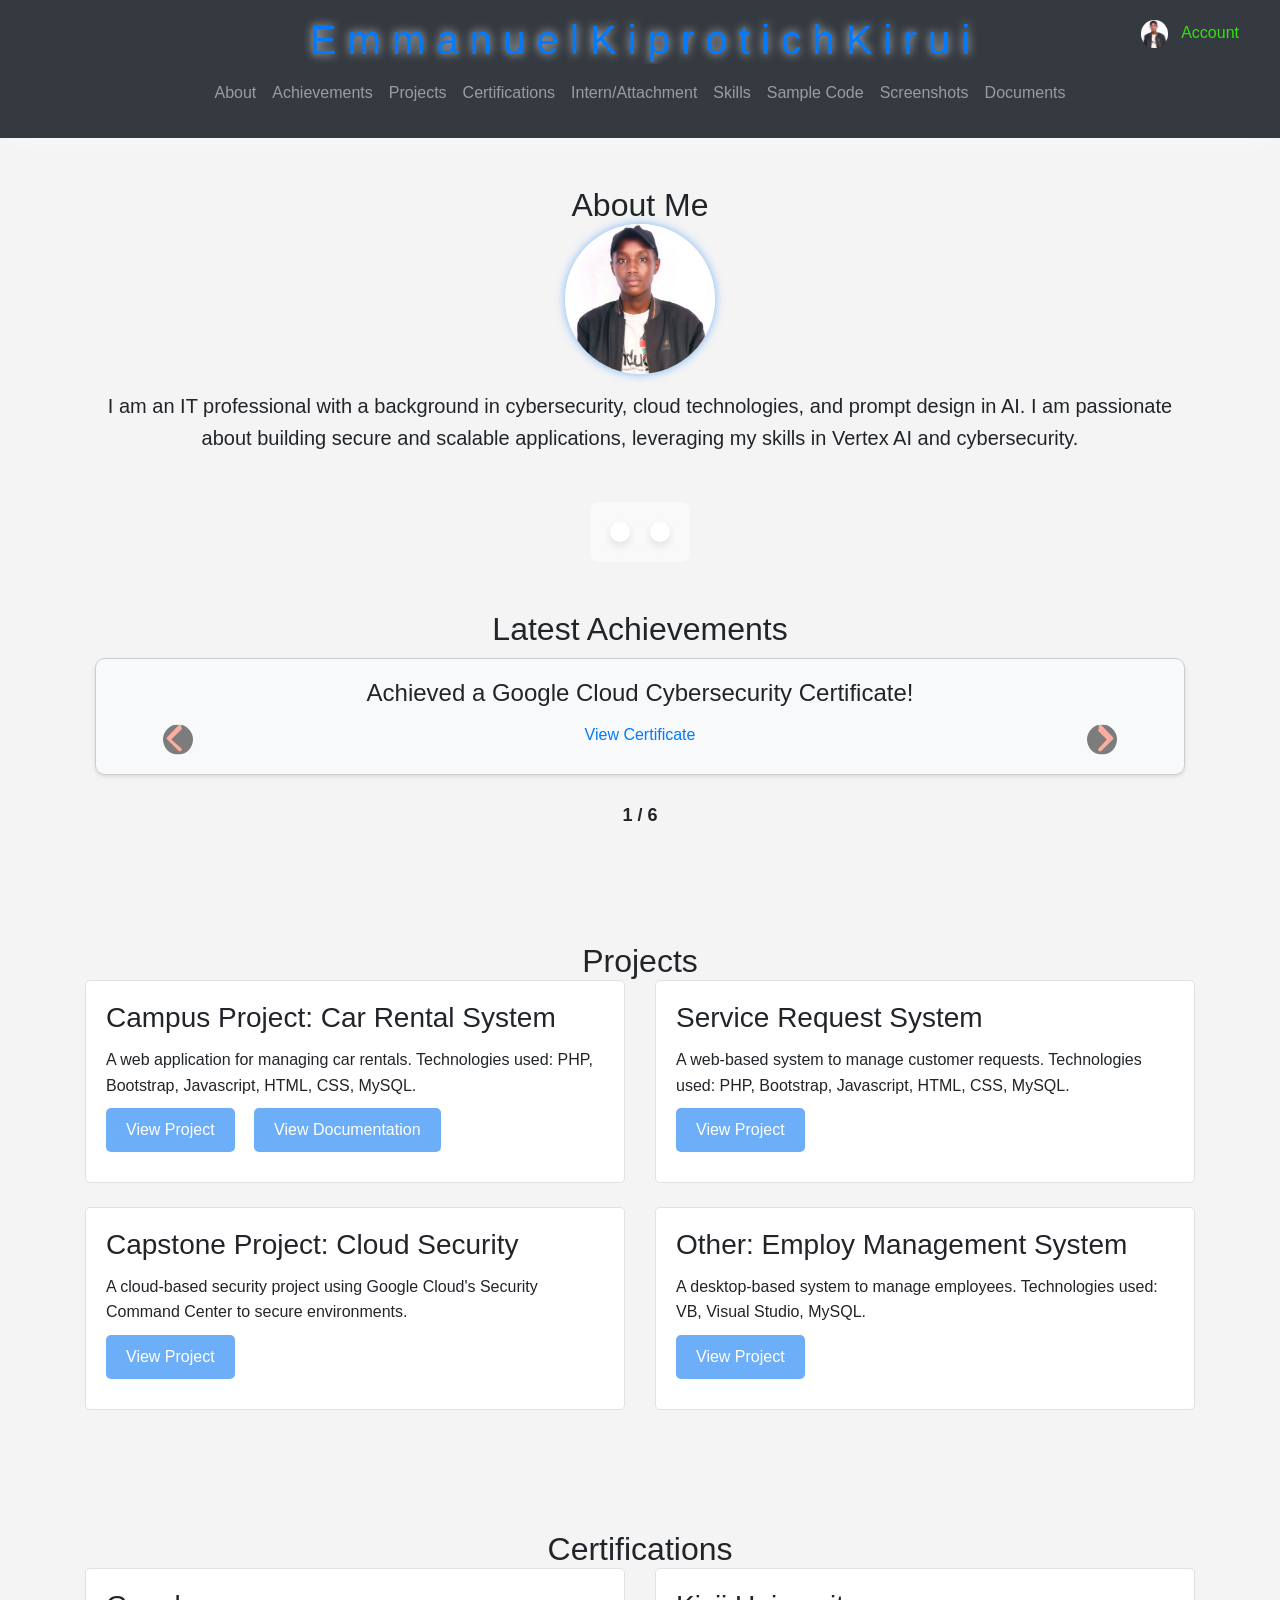
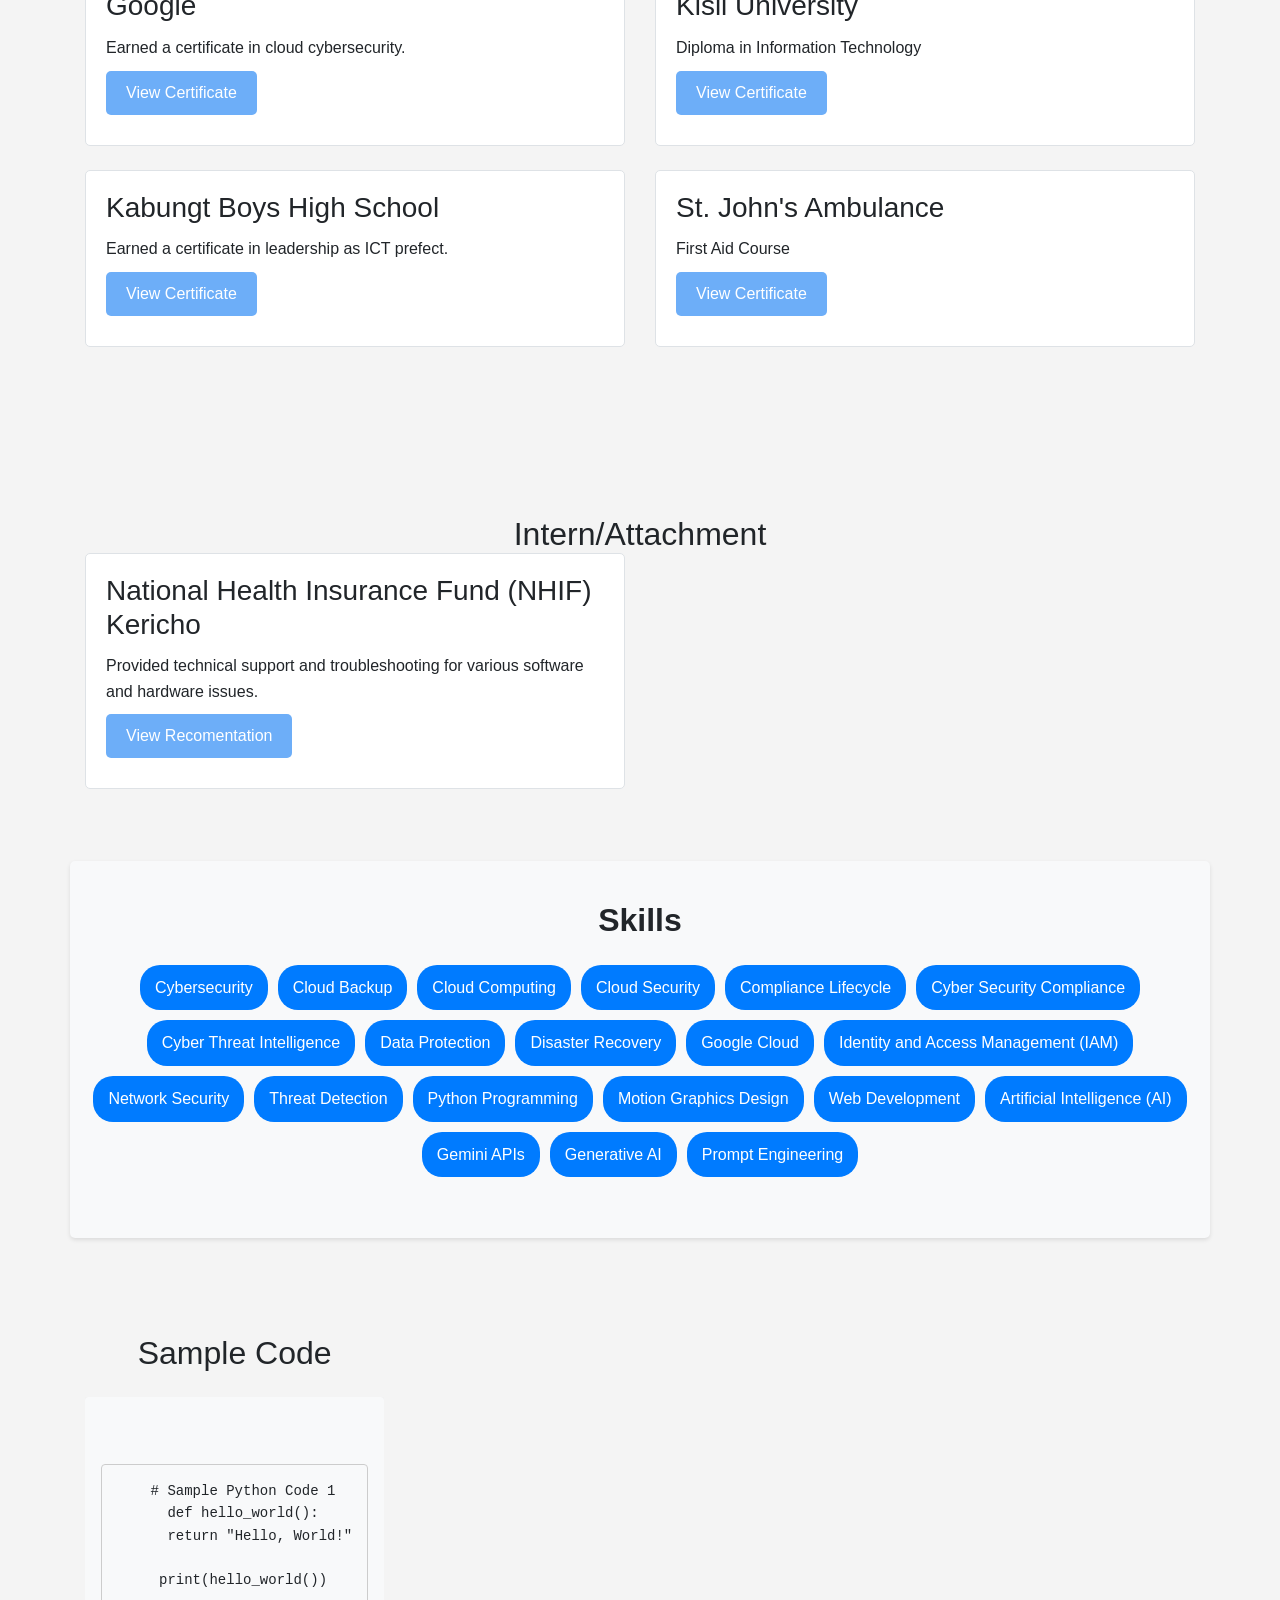
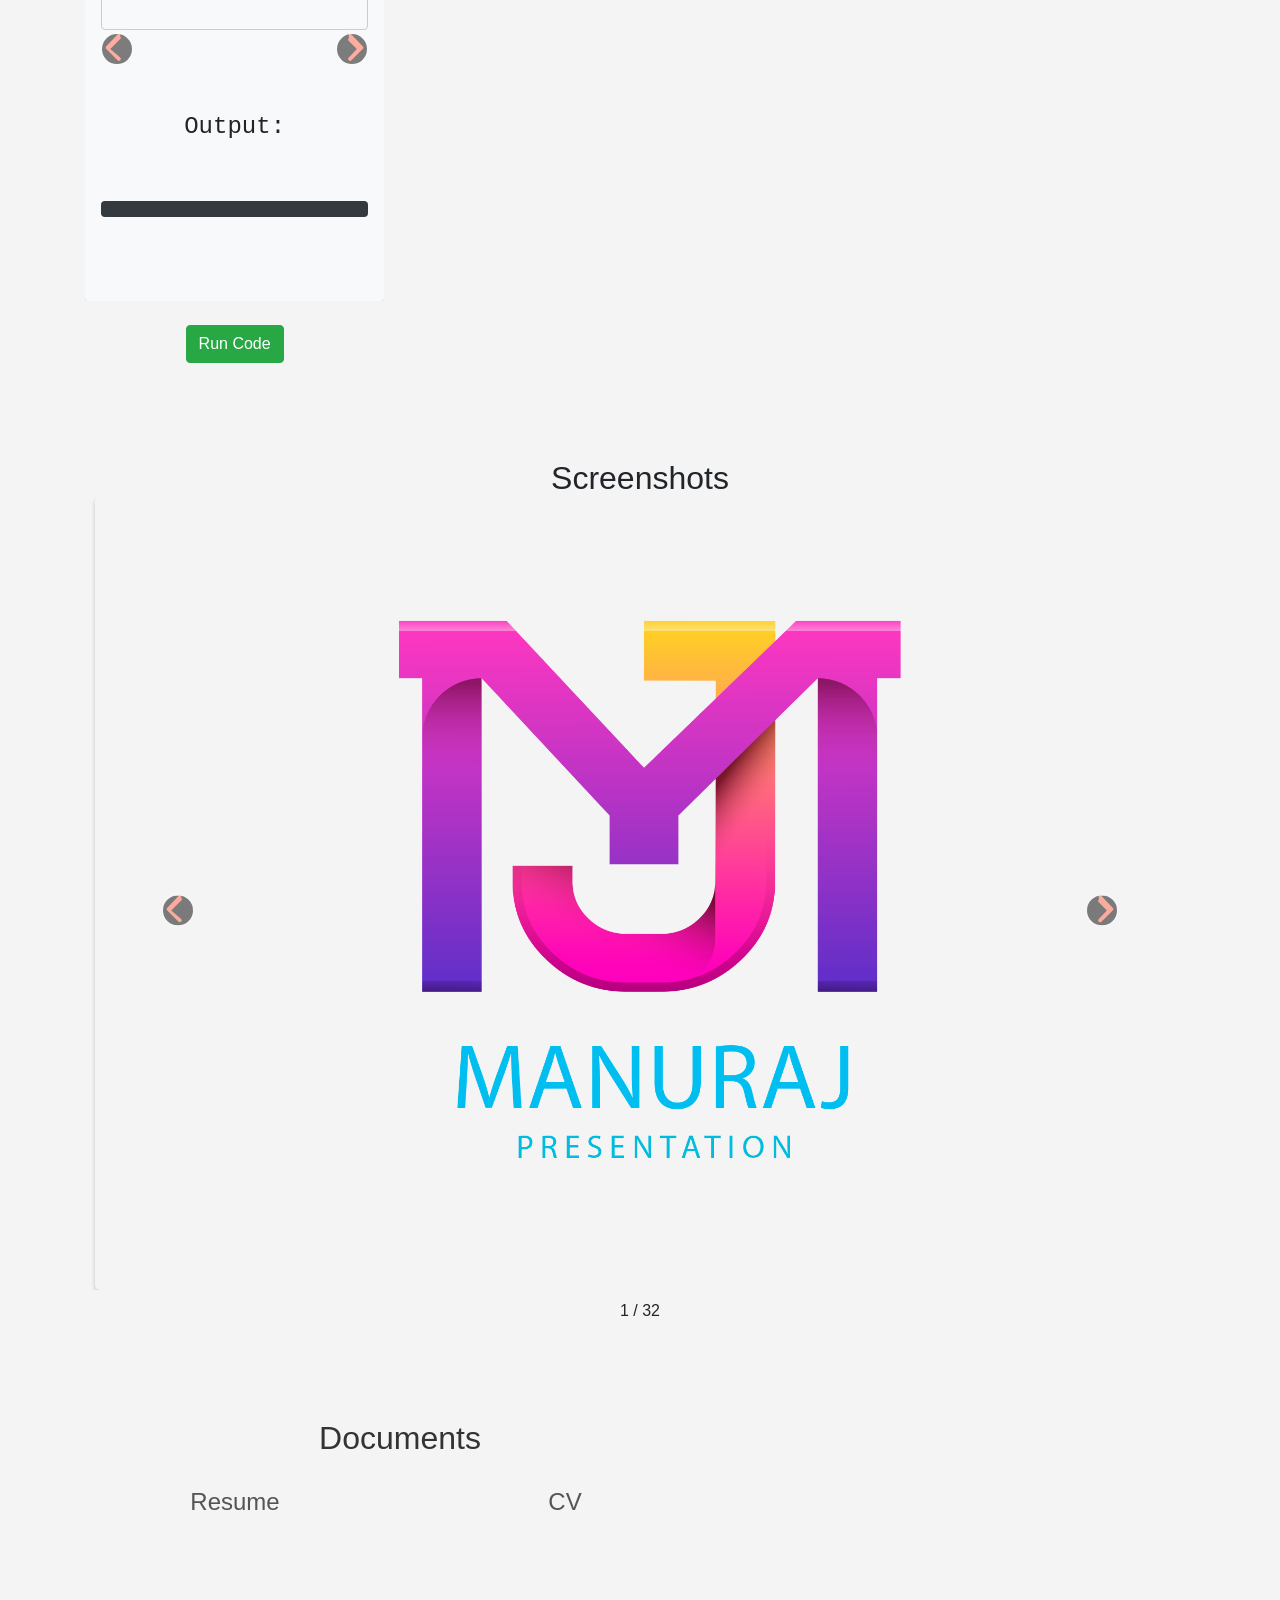
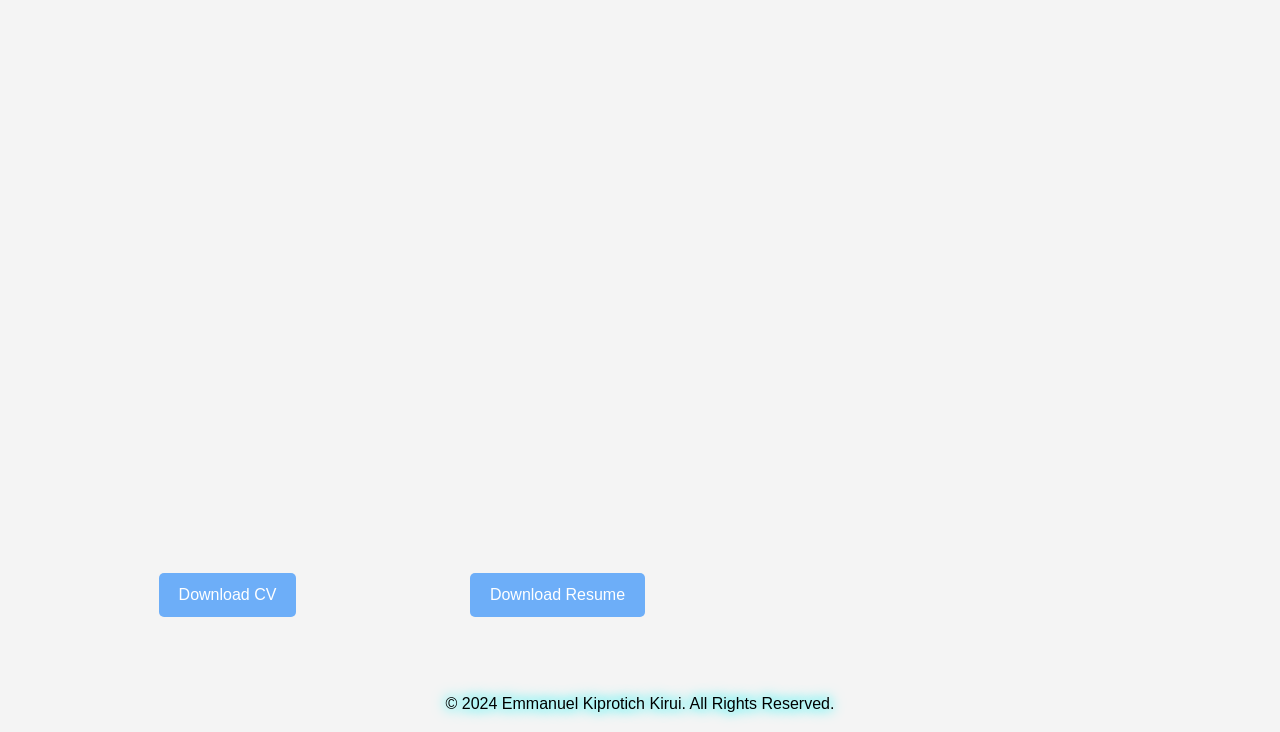
==== commit 608ad86c: "Update index.html" ====
--- a/index.html
+++ b/index.html
@@ -637,6 +637,10 @@
         <li class="list-inline-item">Python Programming</li>
         <li class="list-inline-item">Motion Graphics Design</li>
         <li class="list-inline-item">Web Development</li>
+                <li class="list-inline-item">Artificial Intelligence (AI)</li>
+        <li class="list-inline-item">Gemini APIs</li>
+        <li class="list-inline-item">Generative AI</li>
+        <li class="list-inline-item">Prompt Engineering</li>
       </ul>
     </div>
   </section>
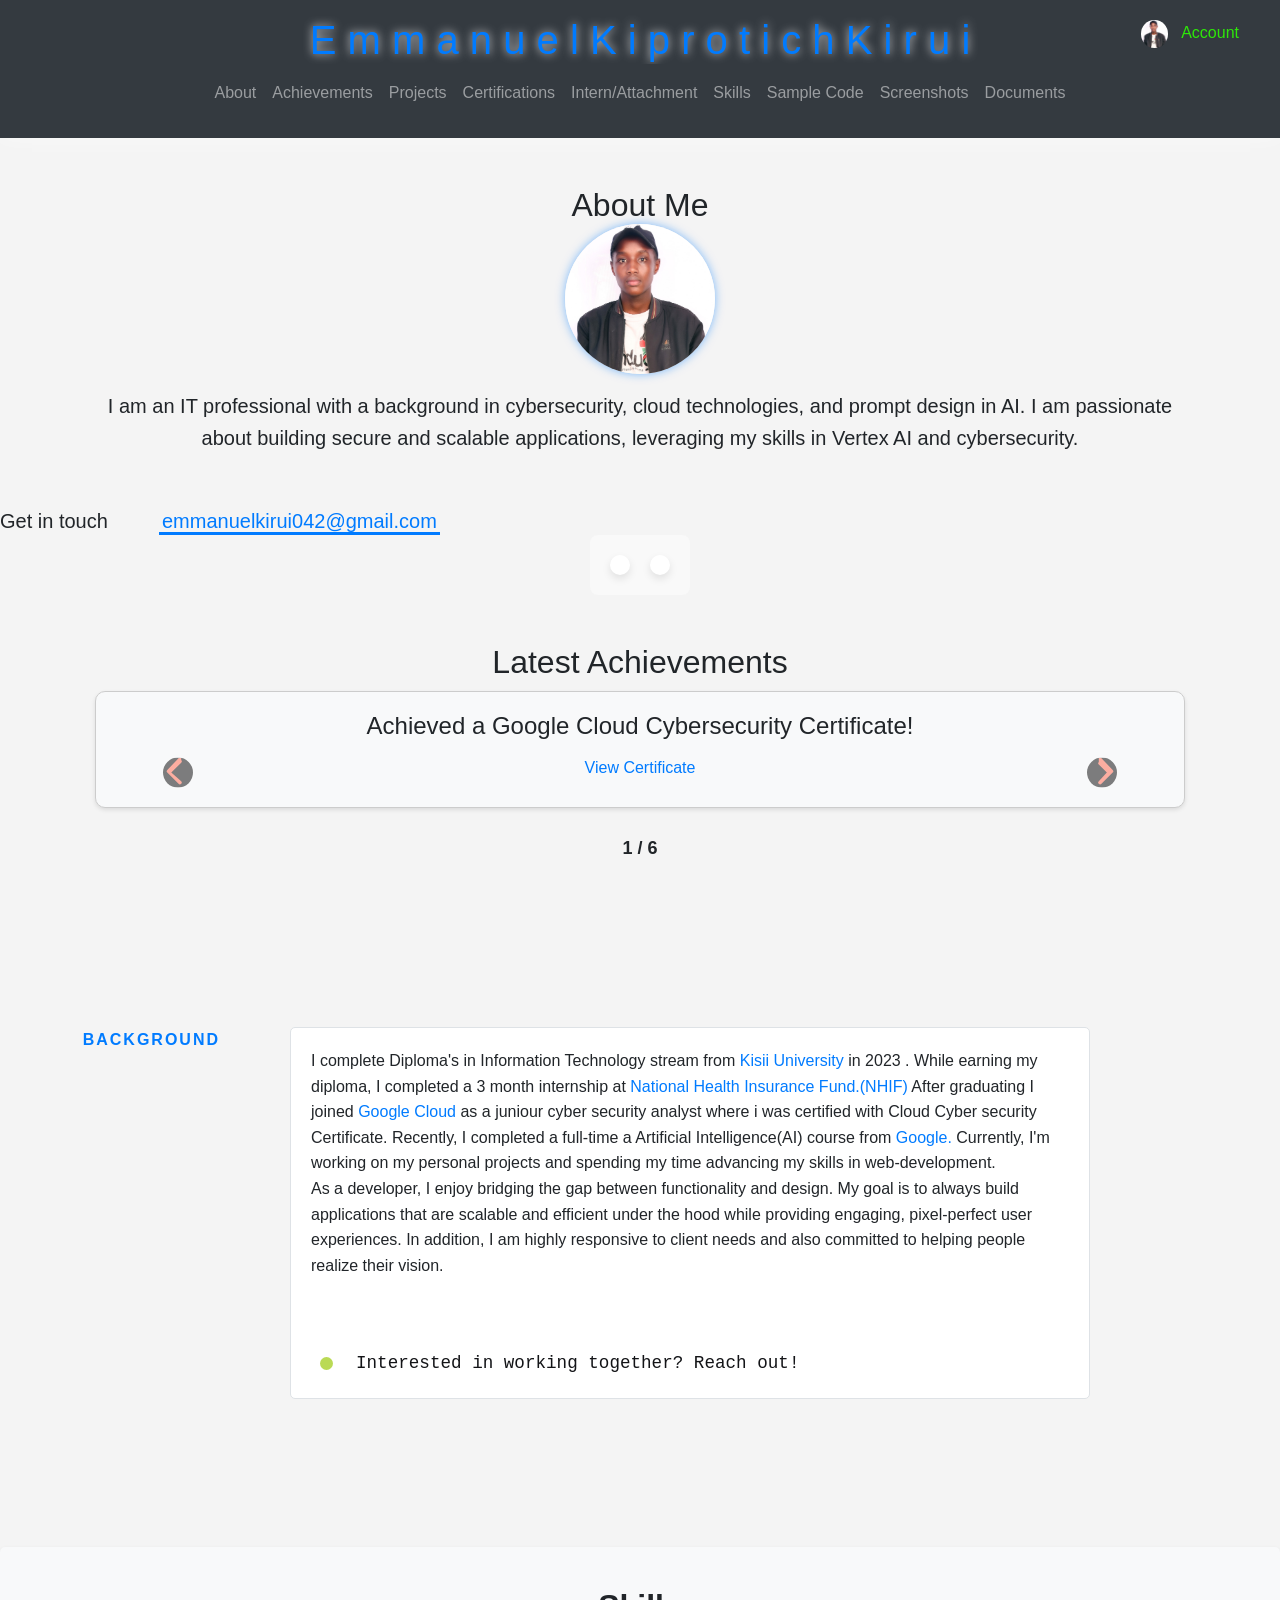
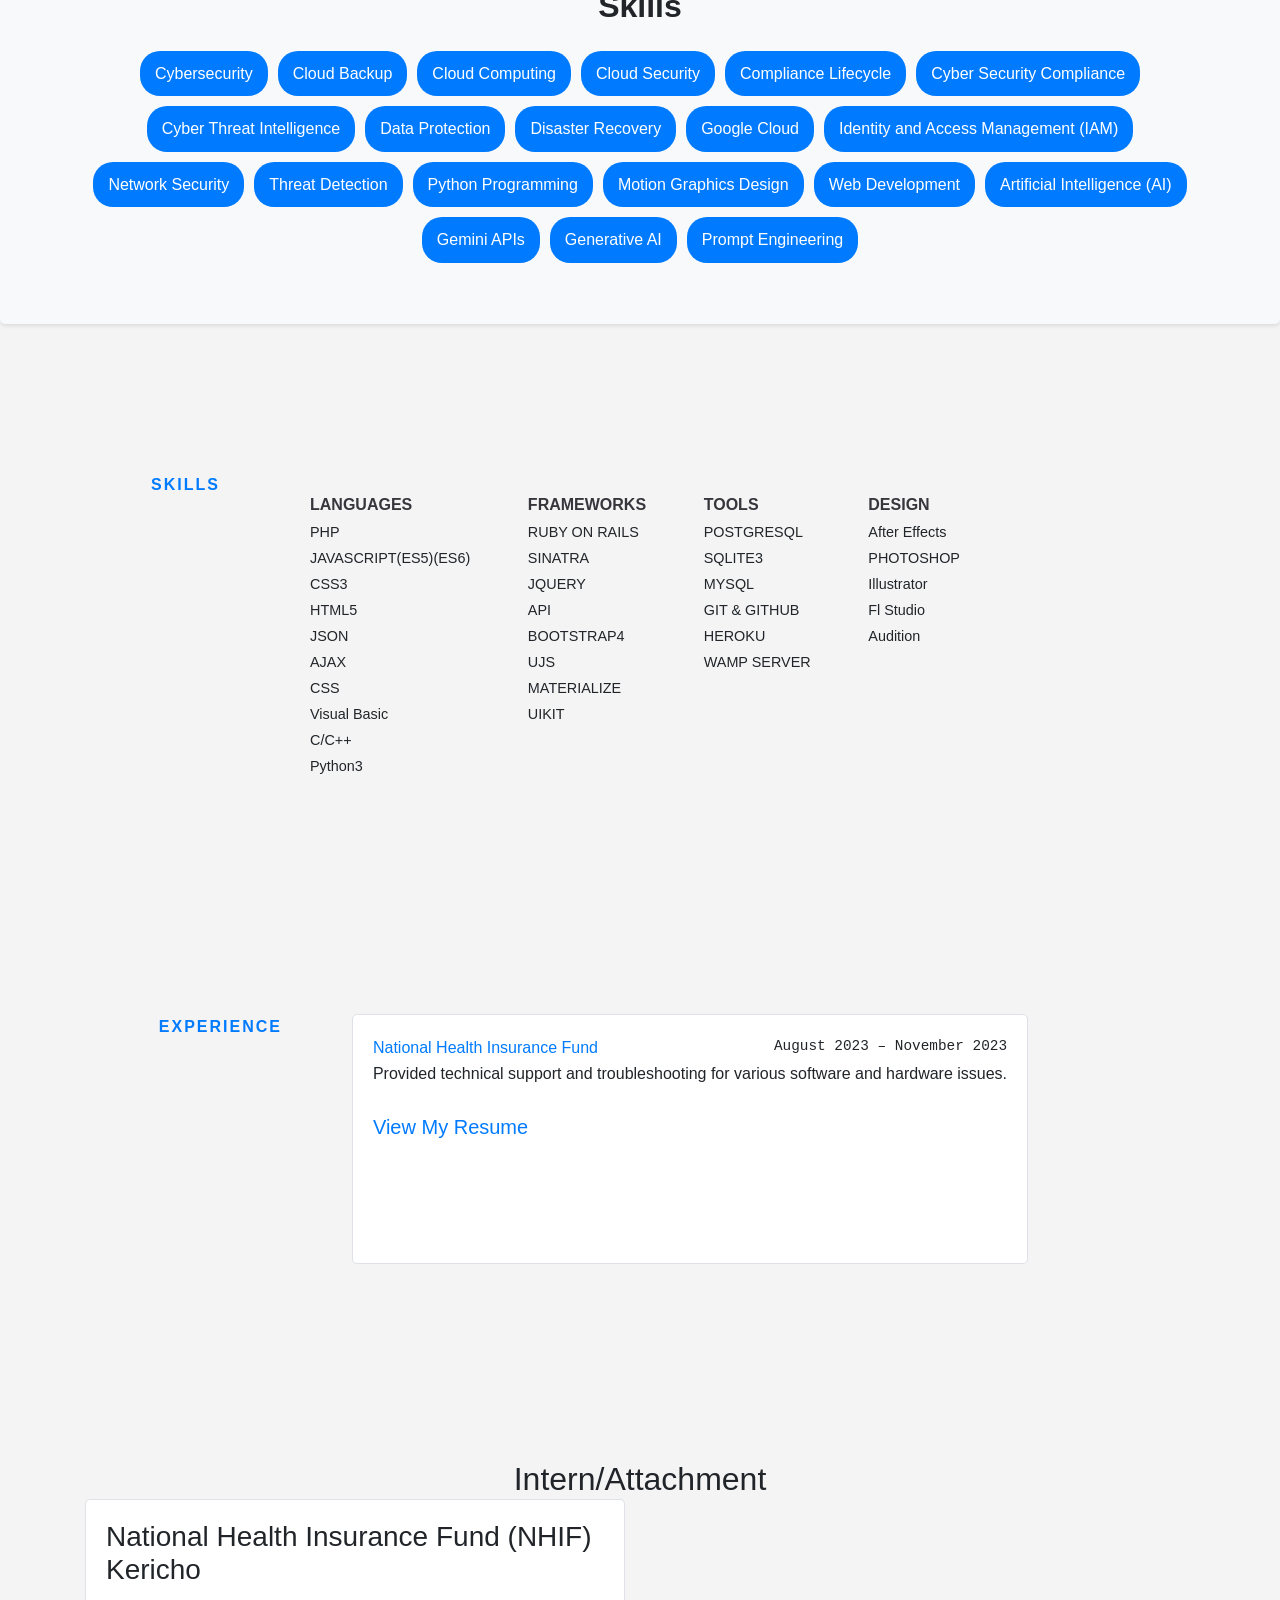
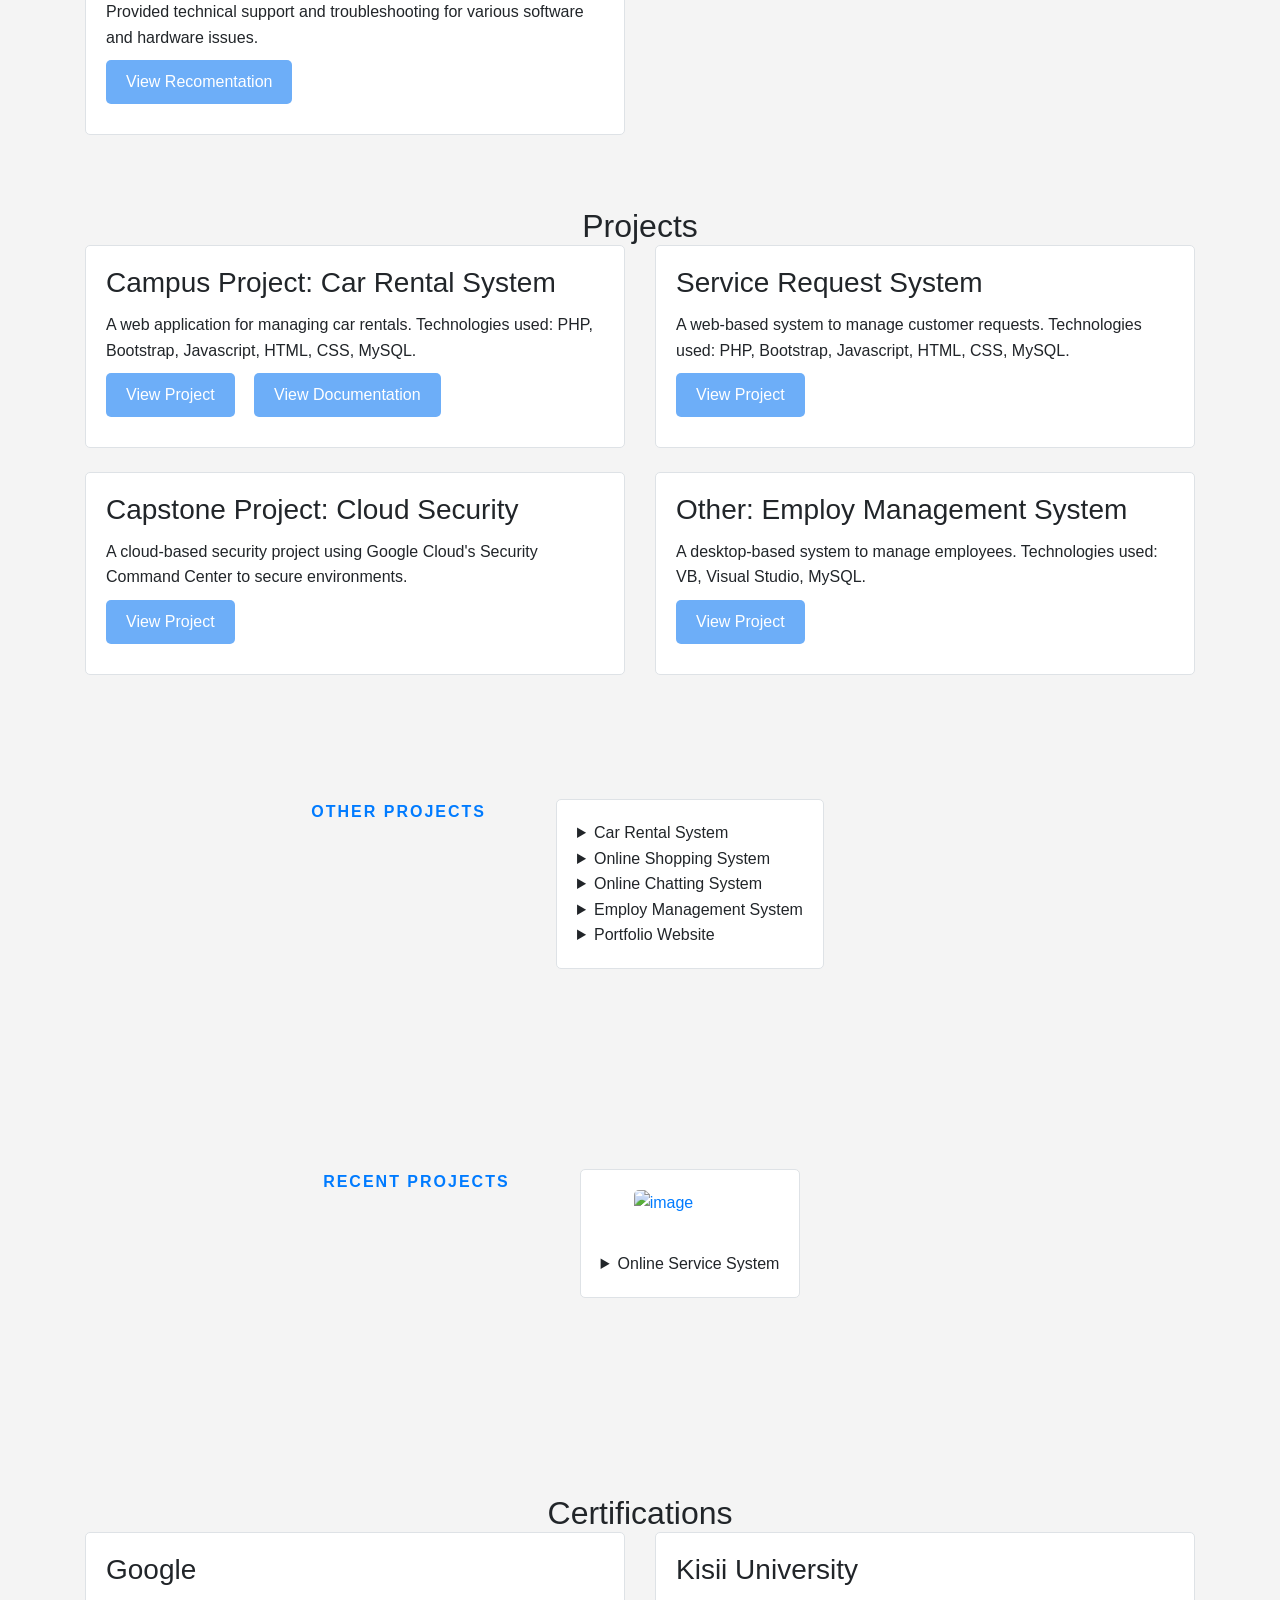
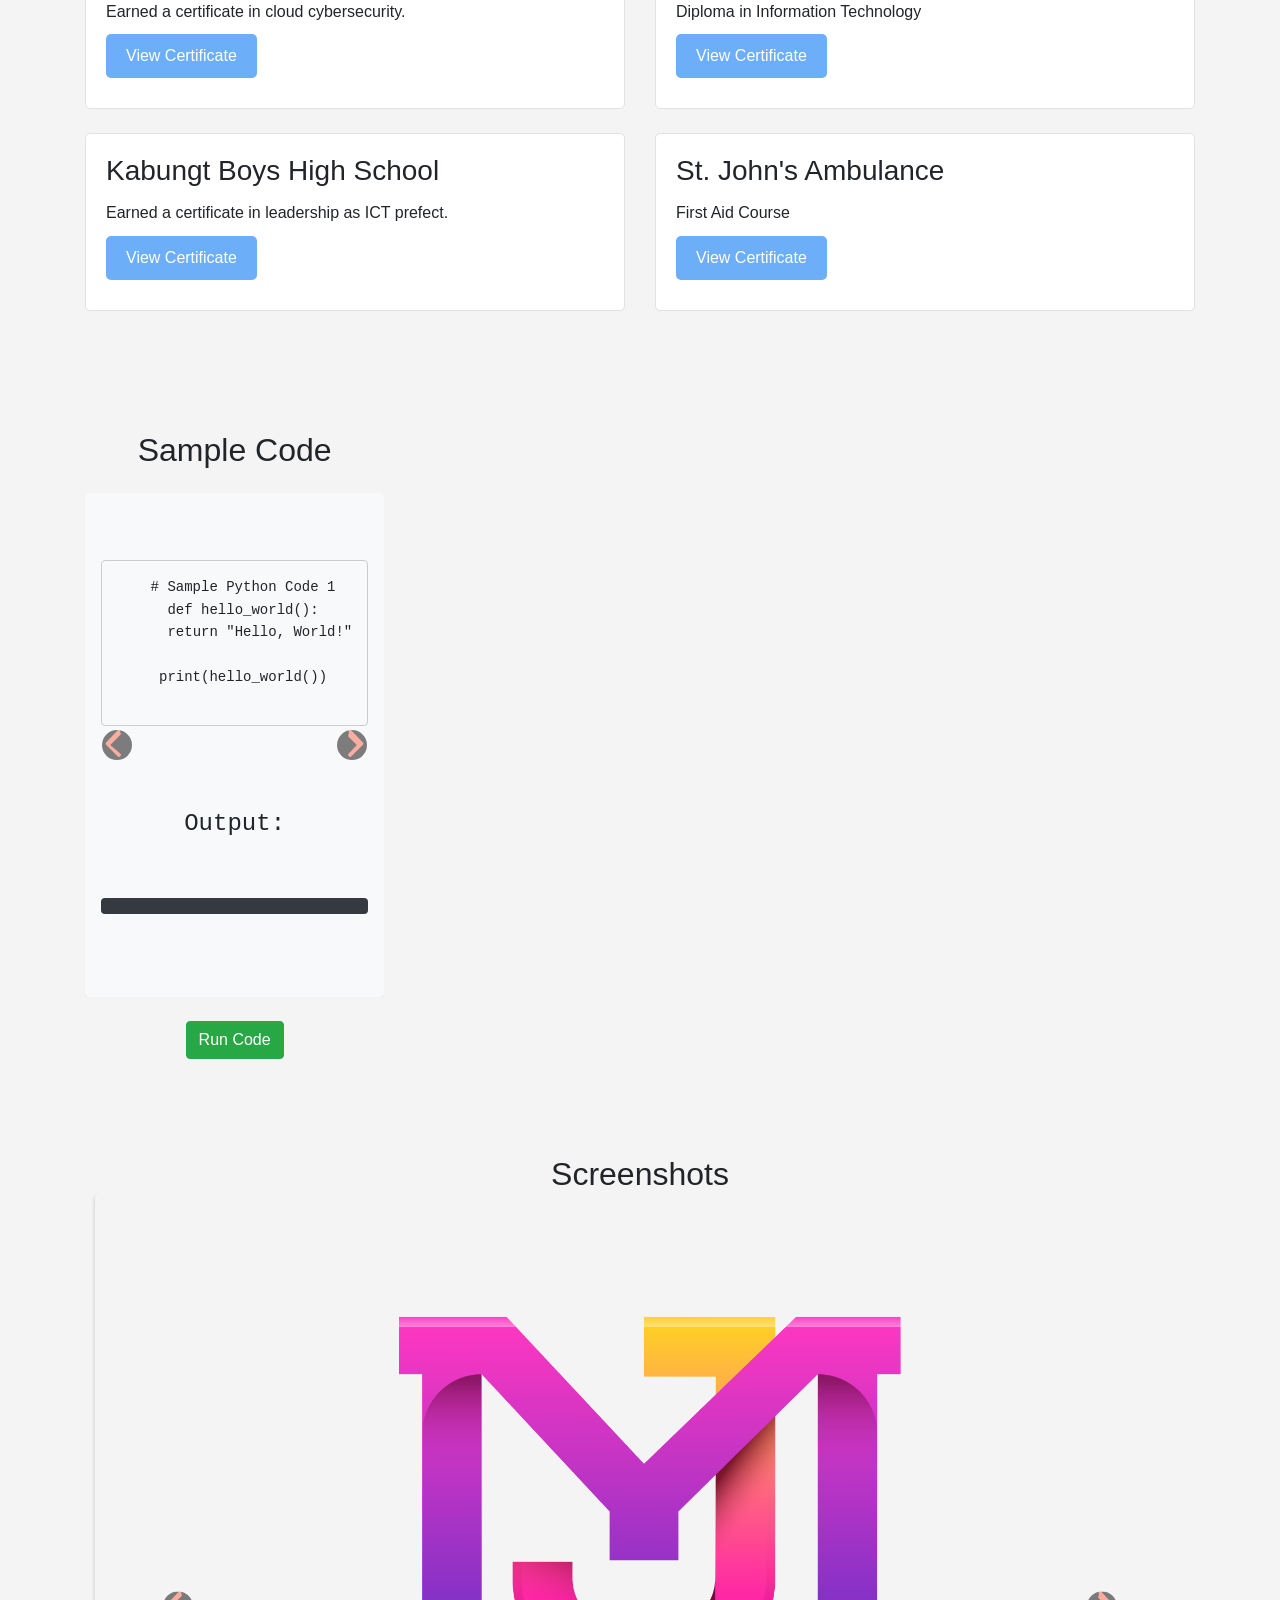
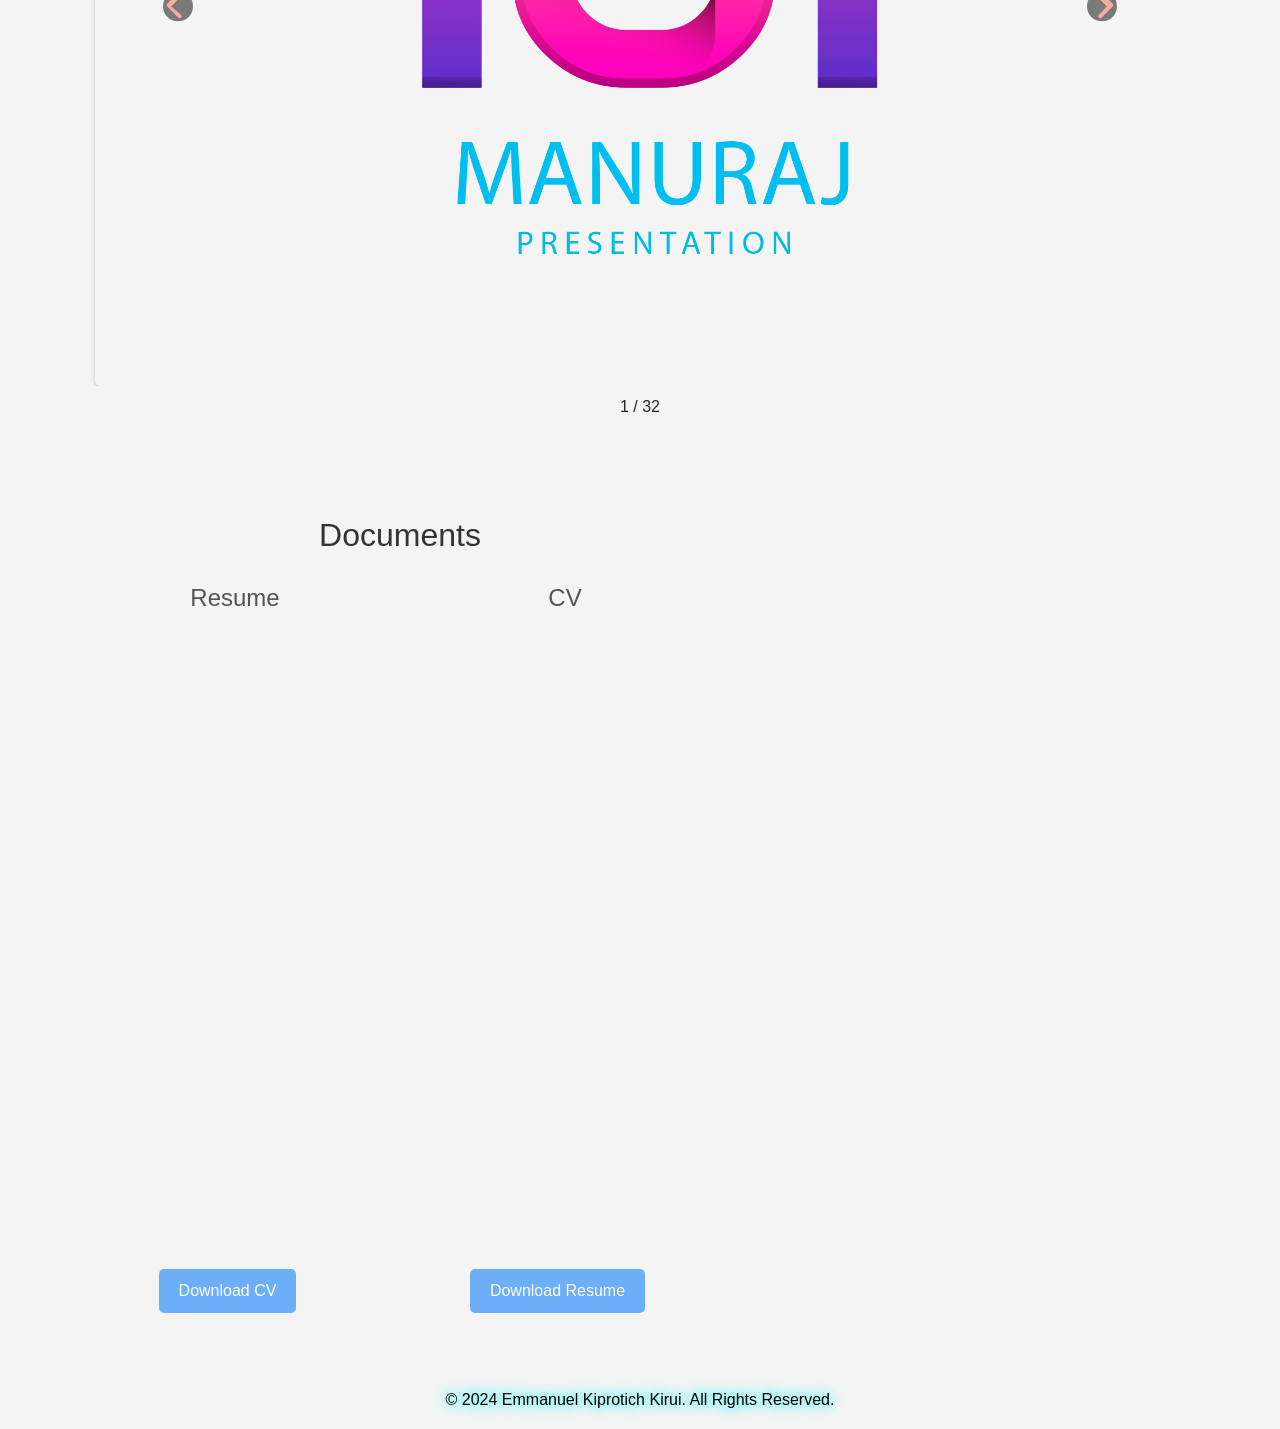
==== commit 35729488: "Update index.html" ====
--- a/index.html
+++ b/index.html
@@ -201,6 +201,15 @@
       <span>u</span>
       <span>i</span>
   </h1>
+  <div class="switch-wrapper"> 
+</a>
+<div class="sun"></div> 
+<div class="toggle-wrapper">
+    <input type="checkbox" id="switch"  />
+    <label for="switch" id="switch1" >Toggle</label> 
+</div>
+<div class="moon"></div>
+</div>
   <div class="brand clearfix ml-auto"> <!-- Added 'ml-auto' for right alignment -->
     <ul class="ts-profile-nav">
         <li class="ts-account">
@@ -313,6 +322,13 @@
     
     </div>
   </section>
+  <h3 class="intro_contact">
+    <span>Get in touch</span>
+    <span class="emoji pointer"></span>
+    <span id="emailme">
+        <a href="#link your email" target="_blank" class="highlight-link">emmanuelkirui042@gmail.com</a>
+    </span>
+</h3>
   <section class="badge-section">
   <!-- Badge container -->
   <div class="badge-container">
@@ -426,198 +442,40 @@
       updateCounter();
   });
 </script>
-
-
-<section id="projects" class="my-5">
-  <div class="container">
-      <h2 class="text-center">Projects</h2>
-      <div class="row">
-          <div class="col-md-6 mb-4">
-              <div class="card">
-                  <div class="card-body">
-                      <h3 class="card-title">Campus Project: Car Rental System</h3>
-                      <p class="card-text">A web application for managing car rentals. Technologies used: PHP, Bootstrap, Javascript, HTML, CSS, MySQL.</p>
-                      <a href="https://emmanuelkirui.42web.io/carrental" class="btn btn-primary" target="_blank">View Project</a>
-                      <button class="btn btn-primary" data-toggle="modal" data-target="#carRentalModal">View Documentation</button>
-                  </div>
-              </div>
-          </div>
-          <div class="col-md-6 mb-4">
-              <div class="card">
-                  <div class="card-body">
-                      <h3 class="card-title">Service Request System</h3>
-                      <p class="card-text">A web-based system to manage customer requests. Technologies used: PHP, Bootstrap, Javascript, HTML, CSS, MySQL.</p>
-                      <a href="https://emmanuelkirui.42web.io" class="btn btn-primary" target="_blank">View Project</a>
-                  </div>
-              </div>
-          </div>
-          <div class="col-md-6 mb-4">
-              <div class="card">
-                  <div class="card-body">
-                      <h3 class="card-title">Capstone Project: Cloud Security</h3>
-                      <p class="card-text">A cloud-based security project using Google Cloud's Security Command Center to secure environments.</p>
-                      <a href="https://www.credly.com/badges/c45a92ac-2f59-4316-814b-90195f482734/public_url" class="btn btn-primary" target="_blank">View Project</a>
-                  </div>
-              </div>
-          </div>
-          <div class="col-md-6 mb-4">
-              <div class="card">
-                  <div class="card-body">
-                      <h3 class="card-title">Other: Employ Management System</h3>
-                      <p class="card-text">A desktop-based system to manage employees. Technologies used: VB, Visual Studio, MySQL.</p>
-                      <a href="#" class="btn btn-primary" target="_blank">View Project</a>
-                  </div>
-              </div>
-          </div>
-      </div>
-  </div>
+<section class = "section background" >
+    <div class="section_title">Background</div>
+    <div class="card">
+        <div class="card-body">
+        <p>
+                I complete Diploma's  in Information Technology stream from
+                <a class = "underline-link" href="#" target="_blank">
+                Kisii University</a> in 2023 .
+                  While earning my diploma, I completed a 3 month internship at 
+                  <a class = "underline-link" href="#" target="_blank">National Health Insurance Fund.(NHIF)</a> 
+                  After graduating I joined 
+                  <a class = "underline-link" href="#" target="_blank">Google Cloud </a> 
+                  as a juniour cyber security analyst where i was certified with Cloud Cyber security Certificate. Recently, I completed a full-time a Artificial Intelligence(AI) course from 
+                  <a class = "underline-link" href="#" target="_blank">
+                  Google.</a> Currently, I'm working on my personal projects and spending my time advancing my skills in web-development.  	
+        </p>
+
+        <p>
+            As a developer, I enjoy bridging the gap between functionality and design. My goal is to always build applications that are scalable and efficient under the hood while providing engaging, pixel-perfect user experiences. In addition, I am highly responsive to client needs and also committed to helping people realize their vision.
+        </p>
+
+        <a class="status" href="Docs/Emmanuel Kiprotich Kirui Resume.docx" target="_blank"> 
+            <div class="status_light"> 
+                <div class="status_light_ring"></div> 
+                <div class="status_light_led"></div> 
+            </div> 
+            <div class="status_message">
+                Interested in working together? Reach out!
+            </div> 
+        </a>
+    </div>
+</div>
 </section>
-
-<!-- Modal for Car Rental System Documentation -->
-<div class="modal fade" id="carRentalModal" tabindex="-1" role="dialog" aria-labelledby="carRentalModalLabel" aria-hidden="true">
-  <div class="modal-dialog modal-lg" role="document">
-      <div class="modal-content">
-          <div class="modal-header">
-              <h5 class="modal-title" id="carRentalModalLabel">Documentation for Car Rental System</h5>
-              <button type="button" class="close" data-dismiss="modal" aria-label="Close">
-                  <span aria-hidden="true">&times;</span>
-              </button>
-          </div>
-          <div class="modal-body text-center">
-              <p>Click the link below to view the documentation for the Car Rental System:</p>
-              <a href="Docs/CAR%20RENTAL%20SYSTEM1.2.docx" target="_blank" class="btn btn-primary">View Documentation</a>
-          </div>
-      </div>
-  </div>
-</div>
-
-  <section id="Certifications" class="my-5">
-    <div class="container">
-        <h2 class="text-center">Certifications</h2>
-        <div class="row">
-            <div class="col-md-6 mb-4">
-                <div class="card">
-                    <div class="card-body">
-                        <h3 class="card-title">Google</h3>
-                        <p class="card-text">Earned a certificate in cloud cybersecurity.</p>
-                        <button class="btn btn-primary" data-toggle="modal" data-target="#googleModal">View Certificate</button>
-                    </div>
-                </div>
-            </div>
-            <div class="col-md-6 mb-4">
-                <div class="card">
-                    <div class="card-body">
-                        <h3 class="card-title">Kisii University</h3>
-                        <p class="card-text">Diploma in Information Technology</p>
-                        <button class="btn btn-primary" data-toggle="modal" data-target="#kisiiModal">View Certificate</button>
-                    </div>
-                </div>
-            </div>
-            <div class="col-md-6 mb-4">
-                <div class="card">
-                    <div class="card-body">
-                        <h3 class="card-title">Kabungt Boys High School</h3>
-                        <p class="card-text">Earned a certificate in leadership as ICT prefect.</p>
-                        <button class="btn btn-primary" data-toggle="modal" data-target="#kabungtModal">View Certificate</button>
-                    </div>
-                </div>
-            </div>
-            <div class="col-md-6 mb-4">
-                <div class="card">
-                    <div class="card-body">
-                        <h3 class="card-title">St. John's Ambulance</h3>
-                        <p class="card-text">First Aid Course</p>
-                        <button class="btn btn-primary" data-toggle="modal" data-target="#stJohnModal">View Certificate</button>
-                    </div>
-                </div>
-            </div>
-        </div>
-    </div>
-</section>
-
-<!-- Modal Structures -->
-<div class="modal fade" id="googleModal" tabindex="-1" role="dialog" aria-labelledby="googleModalLabel" aria-hidden="true">
-  <div class="modal-dialog modal-lg" role="document">
-    <div class="modal-content">
-        <div class="modal-header">
-            <h5 class="modal-title" id="googleModalLabel">Google Certificate</h5>
-            <button type="button" class="close" data-dismiss="modal" aria-label="Close">
-                <span aria-hidden="true">&times;</span>
-            </button>
-        </div>
-        <div class="modal-body text-center">
-            <p>Click the link below to view your Google Certificate:</p>
-            <a href="https://www.credly.com/badges/c45a92ac-2f59-4316-814b-90195f482734/public_url" target="_blank" class="btn btn-primary">View Certificate</a>
-        </div>
-    </div>
-</div>
-</div>
-
-<div class="modal fade" id="kisiiModal" tabindex="-1" role="dialog" aria-labelledby="kisiiModalLabel" aria-hidden="true">
-    <div class="modal-dialog modal-lg" role="document">
-        <div class="modal-content">
-            <div class="modal-header">
-                <h5 class="modal-title" id="kisiiModalLabel">Kisii University Certificate</h5>
-                <button type="button" class="close" data-dismiss="modal" aria-label="Close">
-                    <span aria-hidden="true">&times;</span>
-                </button>
-            </div>
-            <div class="modal-body">
-                <embed src="certificates/MANURAJ KSU.pdf" class="responsive-iframe" type="application/pdf">
-            </div>
-        </div>
-    </div>
-</div>
-
-<div class="modal fade" id="kabungtModal" tabindex="-1" role="dialog" aria-labelledby="kabungtModalLabel" aria-hidden="true">
-    <div class="modal-dialog modal-lg" role="document">
-        <div class="modal-content">
-            <div class="modal-header">
-                <h5 class="modal-title" id="kabungtModalLabel">Kabungt Boys High School Certificate</h5>
-                <button type="button" class="close" data-dismiss="modal" aria-label="Close">
-                    <span aria-hidden="true">&times;</span>
-                </button>
-            </div>
-            <div class="modal-body">
-                <embed src="certificates/EPSON050 ICT-PREFECT.PDF" class="responsive-iframe" type="application/pdf">
-            </div>
-        </div>
-    </div>
-</div>
-
-<div class="modal fade" id="stJohnModal" tabindex="-1" role="dialog" aria-labelledby="stJohnModalLabel" aria-hidden="true">
-    <div class="modal-dialog modal-lg" role="document">
-        <div class="modal-content">
-            <div class="modal-header">
-                <h5 class="modal-title" id="stJohnModalLabel">St. John's Ambulance Certificate</h5>
-                <button type="button" class="close" data-dismiss="modal" aria-label="Close">
-                    <span aria-hidden="true">&times;</span>
-                </button>
-            </div>
-            <div class="modal-body">
-                <embed src="certificates/EPSON048 ST JOHN'S.PDF" class="responsive-iframe" type="application/pdf">
-            </div>
-        </div>
-    </div>
-</div>
-
-  <section id="InternAttachment" class="my-5"></section>
-    <div class="container">
-      <h2 class="text-center">Intern/Attachment</h2>
-      <div class="row">
-        <div class="col-md-6 mb-4">
-          <div class="card">
-            <div class="card-body">
-              <h3 class="card-title">National Health Insurance Fund (NHIF) Kericho</h3>
-              <p class="card-text">Provided technical support and troubleshooting for various software and hardware issues.</p>
-              <a href="certificates/Recomentation NHIF.pdf" class="btn btn-primary" target="_blank">View Recomentation</a>
-            </div>
-          </div>
-        </div>
-        
-  </section>
-
-  <section id="skills" class="my-5 text-center">
+<section id="skills" class="my-5 text-center">
     <div class="container">
       <h2>Skills</h2>
       <ul class="list-inline">
@@ -637,13 +495,431 @@
         <li class="list-inline-item">Python Programming</li>
         <li class="list-inline-item">Motion Graphics Design</li>
         <li class="list-inline-item">Web Development</li>
-                <li class="list-inline-item">Artificial Intelligence (AI)</li>
+        <li class="list-inline-item">Artificial Intelligence (AI)</li>
         <li class="list-inline-item">Gemini APIs</li>
         <li class="list-inline-item">Generative AI</li>
         <li class="list-inline-item">Prompt Engineering</li>
       </ul>
     </div>
   </section>
+  <section class="section skills" data-aos="slide-up">
+    <div class="section_title">skills</div>
+    
+    <div class="card-body">
+    <div class="section_content">
+        <div class="skillz">
+            <div class="skillz_category"> 
+                <div class="skillz_category_label">
+                    Languages
+                </div>
+                <ul>
+                     <li class="skillz_category_item">PHP</li>
+                     <li class="skillz_category_item">JAVASCRIPT(ES5)(ES6)</li> 
+                     <li class="skillz_category_item">CSS3</li>
+                     <li class="skillz_category_item">HTML5</li>
+                     <li class="skillz_category_item">JSON</li>
+                     <li class="skillz_category_item">AJAX</li>
+                     <li class="skillz_category_item">CSS</li>
+                     <li class="skillz_category_item">Visual Basic</li>
+                     <li class="skillz_category_item">C/C++</li>
+                     <li class="skillz_category_item">Python3</li>
+                </ul> 
+            </div>
+
+            <div class="skillz_category"> 
+                <div class="skillz_category_label">
+                    frameworks
+                </div>
+                <ul>
+                    <li class="skillz_category_item">RUBY ON RAILS</li>
+                    <li class="skillz_category_item">SINATRA</li>
+                    <li class="skillz_category_item">JQUERY</li>
+                    <li class="skillz_category_item">API</li>
+                    <li class="skillz_category_item">BOOTSTRAP4</li>
+                    <li class="skillz_category_item">UJS</li> 
+                    <li class="skillz_category_item">MATERIALIZE</li>
+                    <li class="skillz_category_item">UIKIT</li>
+                </ul>
+            </div>
+
+            <div class="skillz_category"> 
+                <div class="skillz_category_label">
+                    Tools
+                </div>
+                <ul>
+                    <li class="skillz_category_item">POSTGRESQL</li>
+                    <li class="skillz_category_item">SQLITE3</li>
+                    <li class="skillz_category_item">MYSQL</li>
+                    <li class="skillz_category_item">GIT & GITHUB</li>
+                    <li class="skillz_category_item">HEROKU</li>
+                    <li class="skillz_category_item">WAMP SERVER</li>	
+                </ul>
+            </div>
+        
+            <div class="skillz_category"> 
+                <div class="skillz_category_label">
+                    Design
+                </div>
+                <ul>
+                    <li class="skillz_category_item">After Effects</li>
+                    <li class="skillz_category_item">PHOTOSHOP</li>
+                    <li class="skillz_category_item">Illustrator</li>
+                    <li class="skillz_category_item">Fl Studio</li>
+                    <li class="skillz_category_item">Audition</li>
+                </ul>
+            </div>
+        </div>
+    </div>
+    </div>
+</section>
+<section class="section experience">
+    <div class="section_title">
+        Experience
+    </div>
+    <div class="card">
+        <div class="card-body">
+    <div class="section_content">
+        <div class="jobs">
+            <div class="job">
+                <div class="time-place"> 
+                    <div class="job_company">
+                        <a href="#" target="_blank">National Health Insurance Fund</a>
+                    </div>
+                    <div class="job_time">       
+                        August 2023 – November 2023 
+                    </div>
+                  </div>
+                <div class="job_position">
+                    Provided technical support and troubleshooting for various software and hardware issues.
+                </div>
+            </div>
+            
+        <a href="images/myResume.pdf" target="_blank" class="arrow-link">View My Resume</a>
+    </div>
+</div>
+</div>
+</section>
+<section id="InternAttachment" class="my-5"></section>
+<div class="container">
+  <h2 class="text-center">Intern/Attachment</h2>
+  <div class="row">
+    <div class="col-md-6 mb-4">
+      <div class="card">
+        <div class="card-body">
+          <h3 class="card-title">National Health Insurance Fund (NHIF) Kericho</h3>
+          <p class="card-text">Provided technical support and troubleshooting for various software and hardware issues.</p>
+          <a href="certificates/Recomentation NHIF.pdf" class="btn btn-primary" target="_blank">View Recomentation</a>
+        </div>
+      </div>
+    </div>
+    
+</section>
+
+
+
+<section id="projects" class="my-5">
+  <div class="container">
+      <h2 class="text-center">Projects</h2>
+      <div class="row">
+          <div class="col-md-6 mb-4">
+              <div class="card">
+                  <div class="card-body">
+                      <h3 class="card-title">Campus Project: Car Rental System</h3>
+                      <p class="card-text">A web application for managing car rentals. Technologies used: PHP, Bootstrap, Javascript, HTML, CSS, MySQL.</p>
+                      <a href="https://emmanuelkirui.42web.io/carrental" class="btn btn-primary" target="_blank">View Project</a>
+                      <button class="btn btn-primary" data-toggle="modal" data-target="#carRentalModal">View Documentation</button>
+                  </div>
+              </div>
+          </div>
+          <div class="col-md-6 mb-4">
+              <div class="card">
+                  <div class="card-body">
+                      <h3 class="card-title">Service Request System</h3>
+                      <p class="card-text">A web-based system to manage customer requests. Technologies used: PHP, Bootstrap, Javascript, HTML, CSS, MySQL.</p>
+                      <a href="https://emmanuelkirui.42web.io" class="btn btn-primary" target="_blank">View Project</a>
+                  </div>
+              </div>
+          </div>
+          <div class="col-md-6 mb-4">
+              <div class="card">
+                  <div class="card-body">
+                      <h3 class="card-title">Capstone Project: Cloud Security</h3>
+                      <p class="card-text">A cloud-based security project using Google Cloud's Security Command Center to secure environments.</p>
+                      <a href="https://www.credly.com/badges/c45a92ac-2f59-4316-814b-90195f482734/public_url" class="btn btn-primary" target="_blank">View Project</a>
+                  </div>
+              </div>
+          </div>
+          <div class="col-md-6 mb-4">
+              <div class="card">
+                  <div class="card-body">
+                      <h3 class="card-title">Other: Employ Management System</h3>
+                      <p class="card-text">A desktop-based system to manage employees. Technologies used: VB, Visual Studio, MySQL.</p>
+                      <a href="#" class="btn btn-primary" target="_blank">View Project</a>
+                  </div>
+              </div>
+          </div>
+      </div>
+      <section class="section other-projects">
+        <div class="section_title">Other Projects</div>
+        <div class="card">
+            <div class="card-body">
+
+            <details>
+                <summary>Car Rental System</summary>
+                <div class="project"> 
+                    <p>short description.</p> 
+                    <div class="project_used"> 
+                        <span class="project_used_item">PHP</span> 
+                        <span class="project_used_item">JAVASCRIPT</span>
+                        <span class="project_used_item">CSS</span>
+                        <span class="project_used_item">HTML</span> 
+                    </div> 
+                    <div class="project_links"> 
+                        <a href="#" target="_blank">
+                            <img src="images/" alt="image">
+                        </a>
+                        <a href="#" target="_blank">
+                            <img src="image/wwwlogo.png" alt="image">
+                        </a>
+                    </div>
+                </div>
+            </details>
+
+            <details>
+                <summary>Online Shopping System</summary>
+                <div class="project"> 
+                    <p>short description.</p> 
+                    <div class="project_used"> 
+                        <span class="project_used_item">PHP</span> 
+                        <span class="project_used_item">JAVASCRIPT</span>
+                        <span class="project_used_item">CSS</span>
+                        <span class="project_used_item">HTML</span> 
+                    </div> 
+                    <div class="project_links"> 
+                        <a href="#" target="_blank">
+                            <img src="image/" alt="image">
+                        </a>
+                        <a href="#" target="_blank">
+                            <img src="image/wwwlogo.png" alt="image">
+                        </a>
+                    </div>  
+                </div>
+            </details>
+
+            <details>
+                <summary>Online Chatting System</summary>
+                <div class="project"> 
+                    <p>short description.</p> 
+                    <div class="project_used"> 
+                        <span class="project_used_item">PHP</span> 
+                        <span class="project_used_item">JAVASCRIPT</span>
+                        <span class="project_used_item">CSS</span>
+                        <span class="project_used_item">HTML</span> 
+                    </div> 
+                </div>
+            </details>
+
+            <details>
+                <summary>Employ Management System</summary>
+                <div class="project"> 
+                    <p>short description.</p> 
+                    <div class="project_used"> 
+                        <span class="project_used_item">PHP</span> 
+                        <span class="project_used_item">JAVASCRIPT</span>
+                        <span class="project_used_item">CSS</span>
+                        <span class="project_used_item">HTML</span> 
+                    </div> 
+                </div>
+            </details>
+
+            <details>
+                <summary>Portfolio Website</summary>
+                <div class="project"> 
+                    <p>short description.</p> 
+                    <div class="project_used"> 
+                        <span class="project_used_item">PHP</span> 
+                        <span class="project_used_item">JAVASCRIPT</span>
+                        <span class="project_used_item">CSS</span>
+                        <span class="project_used_item">HTML</span> 
+                    </div> 
+                </div>
+            </details>
+        </div>
+    </section>
+    <section class="section featured-projects"> 
+        <div class="section_title">Recent Projects</div> 
+            <div class="card"> 
+                <div class="card-body">
+                <div class="project salzakshipment">
+                    <figure class="project_pic"> 
+                        <a href="#link" target="_blank">
+                            <img src="image/admin panel.png" alt="image">
+                        </a> 
+                    </figure> 
+                </div><br>
+                <details>
+                    <summary>Online  Service System</summary>
+                    <div class="project_name">
+                            <a href="#link" target="_blank">  </a>
+                    </div>
+                    <div class = "featured-projects-content"> 
+                        <p>Short description</p>
+                        
+                    </div>
+                    <div class="project_used">
+                            <span class="project_used_item">RUBY ON RAILS</span>
+                            <span class="project_used_item">COFFEE SCRIPT</span>
+                            <span class="project_used_item">CSS3</span>
+                            <span class="project_used_item">HTML5</span>
+                            <span class="project_used_item">BOOTSTAP 4</span>  
+                            <span class="project_used_item">POSTGRES</span>
+                            <span class="project_used_item">HEROKU</span>
+                    </div> 
+                    <div class="project_links"> 
+                            <a href="#link" target="_blank">
+                                <img src="images/3vm-instances created.png" alt="image">
+                            </a>
+                            <a href="#link" target="_blank">
+                                <img src="images/BackupandDR.png" alt="image">
+                            </a>
+                    </div>
+                </details>
+            </div>
+        </div>
+    </section>
+  </div>
+</section>
+
+<!-- Modal for Car Rental System Documentation -->
+<div class="modal fade" id="carRentalModal" tabindex="-1" role="dialog" aria-labelledby="carRentalModalLabel" aria-hidden="true">
+  <div class="modal-dialog modal-lg" role="document">
+      <div class="modal-content">
+          <div class="modal-header">
+              <h5 class="modal-title" id="carRentalModalLabel">Documentation for Car Rental System</h5>
+              <button type="button" class="close" data-dismiss="modal" aria-label="Close">
+                  <span aria-hidden="true">&times;</span>
+              </button>
+          </div>
+          <div class="modal-body text-center">
+              <p>Click the link below to view the documentation for the Car Rental System:</p>
+              <a href="Docs/CAR%20RENTAL%20SYSTEM1.2.docx" target="_blank" class="btn btn-primary">View Documentation</a>
+          </div>
+      </div>
+  </div>
+</div>
+
+  <section id="Certifications" class="my-5">
+    <div class="container">
+        <h2 class="text-center">Certifications</h2>
+        <div class="row">
+            <div class="col-md-6 mb-4">
+                <div class="card">
+                    <div class="card-body">
+                        <h3 class="card-title">Google</h3>
+                        <p class="card-text">Earned a certificate in cloud cybersecurity.</p>
+                        <button class="btn btn-primary" data-toggle="modal" data-target="#googleModal">View Certificate</button>
+                    </div>
+                </div>
+            </div>
+            <div class="col-md-6 mb-4">
+                <div class="card">
+                    <div class="card-body">
+                        <h3 class="card-title">Kisii University</h3>
+                        <p class="card-text">Diploma in Information Technology</p>
+                        <button class="btn btn-primary" data-toggle="modal" data-target="#kisiiModal">View Certificate</button>
+                    </div>
+                </div>
+            </div>
+            <div class="col-md-6 mb-4">
+                <div class="card">
+                    <div class="card-body">
+                        <h3 class="card-title">Kabungt Boys High School</h3>
+                        <p class="card-text">Earned a certificate in leadership as ICT prefect.</p>
+                        <button class="btn btn-primary" data-toggle="modal" data-target="#kabungtModal">View Certificate</button>
+                    </div>
+                </div>
+            </div>
+            <div class="col-md-6 mb-4">
+                <div class="card">
+                    <div class="card-body">
+                        <h3 class="card-title">St. John's Ambulance</h3>
+                        <p class="card-text">First Aid Course</p>
+                        <button class="btn btn-primary" data-toggle="modal" data-target="#stJohnModal">View Certificate</button>
+                    </div>
+                </div>
+            </div>
+        </div>
+    </div>
+</section>
+
+<!-- Modal Structures -->
+<div class="modal fade" id="googleModal" tabindex="-1" role="dialog" aria-labelledby="googleModalLabel" aria-hidden="true">
+  <div class="modal-dialog modal-lg" role="document">
+    <div class="modal-content">
+        <div class="modal-header">
+            <h5 class="modal-title" id="googleModalLabel">Google Certificate</h5>
+            <button type="button" class="close" data-dismiss="modal" aria-label="Close">
+                <span aria-hidden="true">&times;</span>
+            </button>
+        </div>
+        <div class="modal-body text-center">
+            <p>Click the link below to view your Google Certificate:</p>
+            <a href="https://www.credly.com/badges/c45a92ac-2f59-4316-814b-90195f482734/public_url" target="_blank" class="btn btn-primary">View Certificate</a>
+        </div>
+    </div>
+</div>
+</div>
+
+<div class="modal fade" id="kisiiModal" tabindex="-1" role="dialog" aria-labelledby="kisiiModalLabel" aria-hidden="true">
+    <div class="modal-dialog modal-lg" role="document">
+        <div class="modal-content">
+            <div class="modal-header">
+                <h5 class="modal-title" id="kisiiModalLabel">Kisii University Certificate</h5>
+                <button type="button" class="close" data-dismiss="modal" aria-label="Close">
+                    <span aria-hidden="true">&times;</span>
+                </button>
+            </div>
+            <div class="modal-body">
+                <embed src="certificates/MANURAJ KSU.pdf" class="responsive-iframe" type="application/pdf">
+            </div>
+        </div>
+    </div>
+</div>
+
+<div class="modal fade" id="kabungtModal" tabindex="-1" role="dialog" aria-labelledby="kabungtModalLabel" aria-hidden="true">
+    <div class="modal-dialog modal-lg" role="document">
+        <div class="modal-content">
+            <div class="modal-header">
+                <h5 class="modal-title" id="kabungtModalLabel">Kabungt Boys High School Certificate</h5>
+                <button type="button" class="close" data-dismiss="modal" aria-label="Close">
+                    <span aria-hidden="true">&times;</span>
+                </button>
+            </div>
+            <div class="modal-body">
+                <embed src="certificates/EPSON050 ICT-PREFECT.PDF" class="responsive-iframe" type="application/pdf">
+            </div>
+        </div>
+    </div>
+</div>
+
+<div class="modal fade" id="stJohnModal" tabindex="-1" role="dialog" aria-labelledby="stJohnModalLabel" aria-hidden="true">
+    <div class="modal-dialog modal-lg" role="document">
+        <div class="modal-content">
+            <div class="modal-header">
+                <h5 class="modal-title" id="stJohnModalLabel">St. John's Ambulance Certificate</h5>
+                <button type="button" class="close" data-dismiss="modal" aria-label="Close">
+                    <span aria-hidden="true">&times;</span>
+                </button>
+            </div>
+            <div class="modal-body">
+                <embed src="certificates/EPSON048 ST JOHN'S.PDF" class="responsive-iframe" type="application/pdf">
+            </div>
+        </div>
+    </div>
+</div>
+
+
+  
 
   <section id="samples" class="my-5">
     <div class="container">
@@ -897,6 +1173,9 @@
 <footer class="text-center py-3 glowing-footer">
   <p>&copy; 2024 Emmanuel Kiprotich Kirui. All Rights Reserved.</p>
 </footer>
+<button id="top-button" style="display: inline-block;"> 
+    <img src="images/finger-up-emoji-clipart-21.png" alt=""> 
+</button>
   <!-- Bootstrap JS and dependencies -->
   <script src="https://code.jquery.com/jquery-3.5.1.slim.min.js"></script>
   <script src="https://cdn.jsdelivr.net/npm/@popperjs/core@2.9.2/dist/umd/popper.min.js"></script>
@@ -946,4 +1225,3 @@
       </script>
 </body>
 </html>
-
--- a/style.css
+++ b/style.css
@@ -699,3 +699,1040 @@
     display: block;
   }
 }
+
+
+body .emoji, html .emoji {
+display: inline-block;
+vertical-align: text-top;
+background-size: contain;
+background-repeat: no-repeat;
+background-position: center;
+}
+
+section{
+/*opacity: 1;*/
+/*word-spacing: 2px;*/
+/*letter-spacing: 1px;*/   
+}
+
+section.fadeIn{
+animation: fadeIn 2s forwards;
+}
+
+.switch-wrapper{
+        display: -webkit-box;
+        display: -ms-flexbox;
+        display: flex;
+        -webkit-box-pack: center;
+        -ms-flex-pack: center;
+        justify-content: center;
+        -webkit-box-align: center;
+        -ms-flex-align: center;
+        align-items: center;
+        position: fixed;
+        top: 20px;
+        left: 30px;
+    }
+
+.switch-wrapper .sun {
+            background: url(image/white_sun_with_rays.png) no-repeat center;
+            background-size: 100%;
+        }
+
+body.night .switch-wrapper .sun , html.night .switch-wrapper .sun {
+            background: url(image/sun-white.svg) no-repeat center;
+            background-size: 100%;
+        }
+
+.switch-wrapper .moon, .switch-wrapper .sun {
+            width: 17px;
+            height: 17px;
+        }
+
+.switch-wrapper .toggle-wrapper {
+            margin: 10px;
+        }
+
+.switch-wrapper .toggle-wrapper #switch {
+            height: 0;
+            width: 0;
+            visibility: hidden;
+            position: absolute;
+        }
+
+.switch-wrapper .toggle-wrapper input[type=checkbox] {
+            height: 0;
+            width: 0;
+            visibility: hidden;
+        }
+
+.switch-wrapper .toggle-wrapper label {
+            cursor: pointer;
+            text-indent: -9999px;
+            width: 45px;
+            height: 25px;
+            background: grey;
+            display: block;
+            border-radius: 100px;
+            position: relative;
+        }
+
+.switch-wrapper .toggle-wrapper label:after {
+            content: '';
+            position: absolute;
+            left: 2px;
+            top :1px;
+            width: 20px;
+            height: 22px;
+            background: #fff;
+            border-radius: 40px;
+            transition: 0.3s;
+        }
+
+.switch-wrapper .toggle-wrapper input:checked + label {
+            background: #bada55;
+        }
+
+.switch-wrapper .toggle-wrapper input:checked + label:after {
+            left: calc(100% - 2px);
+            transform: translateX(-100%);
+        }
+
+.switch-wrapper .toggle-wrapper label:active:after {
+            width: 0px;
+        }
+
+.switch-wrapper .moon {
+            background: url(image/moon.png) no-repeat center;
+            background-size: 100%;
+        }
+
+body.night .switch-wrapper .moon, html.night .switch-wrapper .moon {
+            background: url(image/moon-white.svg) no-repeat center;
+            background-size: 100%;
+        }
+
+.switch-wrapper a, body.night .switch-wrapper a {
+color: #007bff;
+margin: 15px;
+}
+
+
+.txt-rotate {
+color: #FFCB04;
+font-weight: bold;
+}
+
+.myname {
+text-transform: uppercase;
+letter-spacing: 2px;
+text-decoration: none;
+text-fill-color: transparent;
+display: inline-block;
+/*background-image: linear-gradient(to right, #30CFD0 0%, #330867 100%);*/
+animation: .8s shake infinite alternate;
+}
+
+.name{
+font-weight: bolder;
+}
+
+.content {
+    position: absolute;
+    top: 37%;
+    overflow:hidden;
+    font-size: 30px;
+    line-height: 50px;
+    color: #FFCB04;
+}
+.content .container1 {
+    font-weight: 600;
+    overflow: hidden;
+    height: 50px;
+    padding: 0px 40px;
+    width: 100%;
+}
+
+.container1:before {
+      content: '[';
+      left: 0;
+    }
+
+.container1:after {
+      content: ']';
+      position: absolute;
+      right: 0;
+    }
+
+.container1:after, .container1:before {
+    position: absolute;
+    top: 0px;
+    color: #007bff;
+    font-size: 50px;
+    animation-name: opacity1;
+    animation-duration: 2s;
+    animation-iteration-count: infinite;
+}
+
+.list {
+margin-top: 0px;
+margin-bottom: 60px;
+text-align: left;
+line-height:80px;
+list-style: none;
+animation-name: change;
+animation-duration: 10s;
+animation-iteration-count: infinite;
+}
+
+.item {
+line-height: 50px;
+margin-bottom: 0px;
+}
+
+
+.intro {
+padding: 80px 100px;
+height: 75vh;
+display: -webkit-box;
+display: -ms-flexbox;
+display: flex;
+-webkit-box-orient: vertical;
+-webkit-box-direction: normal;
+-ms-flex-direction: column;
+flex-direction: column;
+-ms-flex-pack: distribute;
+justify-content: space-around;
+max-width: 1440px;
+margin: 0 auto;
+}   
+
+
+.intro_hello {
+font-weight: 300;   
+}
+
+.intro_hello, .intro_tagline {
+font-size: 2.1rem;
+}
+
+.intro_hello .wave-hand.animated {
+position: relative;
+animation: wave 2.0s linear;
+}
+
+.intro_hello .wave-hand.animated:hover {
+position: relative;
+animation: wave infinite linear;
+}
+
+.intro_hello .wave-hand {
+background-image: url(images/waving-hand.png);
+margin-left: 10px;
+cursor: pointer;
+position: relative;
+}
+
+.intro_hello .emoji {
+width: 40px;
+height: 40px;
+}
+
+.intro_tagline {
+font-weight: 300;
+max-width: 700px;   
+}
+
+.intro__tagline .name {
+font-weight: 700;
+}
+
+.intro_tagline .technologist {
+background-image: url(image/male-technologist.png);
+}
+
+.intro_tagline .emoji {
+width: 40px;
+height: 40px;
+}
+
+.intro_contact {
+font-size: 1.25rem;
+font-weight: 100;
+}
+
+.intro_contact .emoji.pointer {
+background-image: url(image/right-pointing.png);
+width: 30px;
+height: 30px;
+margin: 0 5px;
+vertical-align: text-bottom;
+}
+
+.intro_contact .highlight-link {
+font-weight: 400;
+text-decoration: none;
+display: inline-block;
+padding: 2px 3px;
+transition: all .2s ease-in-out;
+text-decoration: none;
+box-shadow: inset 0 -3px 0 #007bff;
+}
+
+.intro_contact .highlight-link:hover {
+box-shadow: inset 0 -33px 0 0 #007bff;
+color: #fff;
+}
+
+section {
+position: relative;
+}
+
+.status {
+display: -webkit-box;
+display: -ms-flexbox;
+display: flex;
+-webkit-box-align: center;
+-ms-flex-align: center;
+align-items: center;
+font-size: 1.1rem;
+font-family: Inconsolata,monospace;
+margin-top: 70px;
+color: #131417;
+}
+
+.status_light {
+width: 30px;
+height: 30px;
+display: -webkit-box;
+display: -ms-flexbox;
+display: flex;
+-webkit-box-pack: center;
+-ms-flex-pack: center;
+justify-content: center;
+-webkit-box-align: center;
+-ms-flex-align: center;
+align-items: center;
+}
+
+.status_light_ring {
+position: absolute;
+width: 25px;
+height: 25px;
+-webkit-animation: pulsate 2s ease-out;
+animation: pulsate 2s ease-out;
+-webkit-animation-iteration-count: infinite;
+animation-iteration-count: infinite;
+opacity: 0;
+border: 3px solid #bada55;
+border-radius: 30px;
+}
+
+.status_light_led {
+position: absolute;
+width: 13px;
+height: 13px;
+background: #bada55;
+border-radius: 100%;
+}
+
+.status_message {
+margin-left: 15px;
+}
+
+body .section, html .section {
+display: -webkit-box;
+display: -ms-flexbox;
+display: flex;
+-webkit-box-pack: center;
+-ms-flex-pack: center;
+justify-content: center;
+padding: 100px 170px;
+}
+
+body .section_title, html .section_title {
+-ms-flex-negative: 0;
+flex-shrink: 0;
+width: 200px;
+margin-right: 70px;
+color: #007bff;
+text-transform: uppercase;
+text-align: right;
+font-weight: 700;
+letter-spacing: 2px;
+}
+
+body .section_content, html .section_content {
+font-weight: 300;
+font-size: 1rem;
+width: 100%;
+max-width: 650px;
+}
+
+body .section_content p, html .section_content p {
+margin-top: 0;
+margin-bottom: 25px;
+}
+
+body .section_content .underline-link, html .section_content .underline-link {
+position: relative;
+display: inline-block;
+}
+
+section .skills{
+visibility: visible;  
+-webkit-transform: translateY(0) scale(1); 
+opacity: 1;
+transform: translateY(0) scale(1); 
+opacity: 1;
+-webkit-transition: -webkit-transform 0.6s cubic-bezier(.694,0,.335,1) 0s, 
+opacity 0.6s cubic-bezier(.694,0,.335,1) 0s; 
+transition: transform 0.6s cubic-bezier(.694,0,.335,1) 0s, 
+opacity 0.6s cubic-bezier(.694,0,.335,1) 0s; 
+}
+
+.skills .skillz {
+display: flex;
+justify-content: space-between;
+}
+
+.skills .skillz_category_label {
+font-weight: 800;
+color: #36363c;
+text-transform: uppercase;  
+}
+
+.skills .skillz_category_item {
+margin: 3px 0;
+font-size: .9rem;
+}
+
+.section .featured-projects {
+visibility: visible;  
+-webkit-transform: translateY(0) scale(1); 
+opacity: 1;
+transform: translateY(0) scale(1); 
+opacity: 1;
+-webkit-transition: -webkit-transform 0.6s cubic-bezier(.694,0,.335,1) 0s, 
+opacity 0.6s cubic-bezier(.694,0,.335,1) 0s; 
+transition: transform 0.6s cubic-bezier(.694,0,.335,1) 0s, 
+opacity 0.6s cubic-bezier(.694,0,.335,1) 0s;
+}
+
+.experience .jobs {
+margin-bottom: 100px;
+}
+
+.experience .job {
+margin-bottom: 25px;
+}
+.experience .job .time-place {
+display: flex;
+justify-content: space-between;
+
+
+}
+
+a.experience .job .job_company {
+font-weight: 500;
+justify-content: space-between;
+}
+
+.experience .job_time {
+font-size: .9rem;
+font-family: Inconsolata,monospace;
+justify-content: space-between;
+}
+
+.experience .job_position {
+font-weight: 300;
+justify-content: space-between;
+
+}
+
+.experience .arrow-link {
+font-size: 1.25rem;
+font-weight: 500;
+}
+
+.experience .arrow-link:after {
+width: 20px;
+height: 20px;
+}
+
+.featured-projects .project {
+display: -webkit-box;
+display: -ms-flexbox;
+display: flex;
+margin-bottom: 10px;
+margin-left: -5%;
+width: 125%;
+}
+
+.featured-projects .project_pic {
+max-width: 600px;
+overflow: visible;
+margin: 0;
+margin-left: 32px;
+}
+
+.featured-projects .project_caption {
+width: 125px;
+-ms-flex-negative: 0;
+flex-shrink: 0;
+}
+
+.featured-projects .project_pic img {
+width: 100%;
+max-width: 100%;
+vertical-align: bottom;
+}
+
+.featured-projects .project_pic img:hover{
+background-color: blue;
+}
+
+.featured-projects .project_name a {
+font-weight: 700;
+margin-bottom: 10px;
+}
+
+.featured-projects .project p {
+font-size: .95rem;
+line-height: 1.5;
+}
+
+.featured-projects .featured-projects-content p {
+/* font-size: .85rem; */
+line-height: 1.3;
+margin-bottom: 15px;
+font-size: 0.9rem;
+}
+
+.featured-projects .project_used_item {
+display: inline-block;
+margin: 3px 3px 3px 0;
+font-family: Inconsolata,monospace;
+font-size: .75rem;
+font-weight: 400;
+padding: 2px 7px;
+border-radius: 3px;
+color: #007bff;
+border: 1px solid #007bff;
+background: 0 0;
+}
+
+.project_links img {
+margin-top: 2%;
+width: 6%;
+}
+
+details summary::-webkit-details-marker {
+color: #007bff;
+}
+
+body .arrow-link, html .arrow-link {
+font-weight: 700;
+display: inline-block;
+transition: all .15s ease-in-out;
+background-color: transparent;
+white-space: nowrap;
+}
+
+body .arrow-link:after, html .arrow-link:after {
+position: relative;
+bottom: 2px;
+margin-left: 15px;
+content: "";
+background: url(image/arrow.png) no-repeat center;
+background-size: 100%;
+width: 15px;
+height: 15px;
+display: inline-block;
+vertical-align: middle;
+}
+
+body .arrow-link:hover, html .arrow-link:hover {
+transform: translateX(7px);
+}
+body ul, html ul {
+list-style: none;
+padding: 0;
+}
+
+
+
+.footer {
+    padding: 50px 80px;
+    display: flex;
+    justify-content: space-between;
+    align-items: center;
+    /*position: fixed;*/
+    top: 730px;
+    bottom: 0px;
+    left: 0px;right: 0px;
+}
+
+.footer_copyright {
+    font-weight: 0.700;
+    width: 200px;
+}
+
+.footer_copyright .emoji{
+    width: 20px;
+    height: 20px;
+}
+
+.footer_links a {
+    position: relative;
+    display: inline-block;
+    color: #007bff!important;
+    text-transform: uppercase;
+    font-weight: 400;
+    margin: 0 15px;
+    outline: 0;
+}
+
+.footer_links a .text {
+    font-size: .9rem;
+    display: inline;
+    letter-spacing: 1px;
+}
+
+.footer_links a:hover {
+    text-decoration: underline;
+}
+
+.footer_links img {
+    display: none;
+    width: 22px;
+}
+
+body #top-button, html #top-button {
+background: 0 0;
+border: none;
+outline: 0;
+width: 55px;
+position: fixed;
+bottom: 25px;
+right: 10px;
+cursor: pointer;
+display: none;
+scroll-behavior: smooth;   
+}
+
+body #top-button img, html #top-button img {
+width: 100%;
+scroll-behavior: smooth;
+}
+
+.other-projects .project {
+max-width: 600px;
+margin-bottom: 50px;
+}
+
+.other-projects .project_name {
+margin-bottom: 10px;
+}
+
+.other-projects .project p {
+font-size: .9rem;
+margin-bottom: 20px;
+}
+
+.other-projects .project_used_item:first-of-type {
+margin-left: 0;
+}
+
+.other-projects .project_used_item {
+display: inline-block;
+margin: 3px 3px 3px 0;
+font-family: Inconsolata,monospace;
+font-size: .75rem;
+font-weight: 400;
+padding: 2px 7px;
+border-radius: 3px;
+color: #007bff;
+border: 1px solid #007bff;
+background: 0 0;
+}
+
+/*body.night .experience .job_time, body.night .footer_copyright, body.night .intro, body.night .skills .skillz_category_label, body.night .status, body.night a, body.night strong, html.night .experience .job_time, html.night .footer_copyright, html.night .intro, html.night .skills .skillz_ctegory_label, html.night .status, html.night a, html.night strong {
+color: #e7e7e7;
+}*/
+
+
+/*All Keyframes*/
+@keyframes wave{
+0% {transform: rotate(0deg);}
+/*10%{transform: rotate(90deg);}*/
+20% {transform: rotate(90deg);}  
+/*30%{transform: rotate(90deg);}*/
+40% {transform: rotate(15deg);}
+/*50% {transform: rotate(90deg);}*/
+60% {transform: rotate(90deg);}
+/*70%{transform: rotate(90deg);}*/
+80%{transform: rotate(15deg);}
+/*90% {transform: rotate(90deg);}*/
+100% {transform: rotate(0deg);}
+}
+
+@-webkit-keyframes wave{
+0% {transform: rotate(0deg);}
+/*10%{transform: rotate(90deg);}*/
+20% {transform: rotate(90deg);}  
+/*30%{transform: rotate(90deg);}*/
+40% {transform: rotate(15deg);}
+/*50% {transform: rotate(90deg);}*/
+60% {transform: rotate(90deg);}
+/*70%{transform: rotate(90deg);}*/
+80%{transform: rotate(15deg);}
+/*90% {transform: rotate(90deg);}*/
+100% {transform: rotate(0deg);}
+}
+
+@-webkit-keyframes pulsate {
+0% {
+transform: scale(0.1, 0.1);
+opacity: 0;
+}
+50% {
+opacity: 1;
+}
+100% {
+transform: scale(1.2, 1.2);
+opacity: 0;
+}
+}
+
+@keyframes pulsate {
+0% {
+transform: scale(0.1, 0.1);
+opacity: 0;
+}
+50% {
+opacity: 1;
+}
+100% {
+transform: scale(1.2, 1.2);
+opacity: 0;
+}
+}
+
+@-webkit-keyframes fadeIn {
+/* keyframes must have at least two intervals from/to or 0%/100% */
+0% {
+opacity: 0;
+}
+
+100% {
+opacity: 1;
+}
+}
+
+@keyframes fadeIn {
+/* keyframes must have at least two intervals from/to or 0%/100% */
+0% {
+opacity: 0;
+}
+
+100% {
+opacity: 1;
+}
+}
+
+@keyframes shake {
+0% { transform: skewX(-15deg); }
+5% { transform: skewX(15deg); }
+10% { transform: skewX(-15deg); }
+15% { transform: skewX(15deg); }
+20% { transform: skewX(0deg); }
+100% { transform: skewX(0deg); }  
+}
+
+@-webkit-keyframes shake {
+0% { transform: skewX(-15deg); }
+5% { transform: skewX(15deg); }
+10% { transform: skewX(-15deg); }
+15% { transform: skewX(15deg); }
+20% { transform: skewX(0deg); }
+100% { transform: skewX(0deg); }  
+}
+
+@keyframes opacity1 {
+0%, 100% {opacity:0;}
+50% {opacity:1;}
+}
+
+@-webkit-keyframes opacity1 {
+0%, 100% {opacity:0;}
+50% {opacity:1;}
+}
+
+@keyframes change {
+0%, 12.66%, 100% {transform:translate3d(0,0,0);}
+16.66%, 29.32% {transform:translate3d(0,-35%,0);}
+33.32%,45.98% {transform:translate3d(0,-68%,0);}
+49.98%,62.64% {transform:translate3d(0,-70%,0);}
+66.64%,79.3% {transform:translate3d(0,-37%,0);}
+83.3%,95.96% {transform:translate3d(0,-0%,0);}
+}
+
+@-webkit-keyframes change {
+0%, 12.66%, 100% {transform:translate3d(0,0,0);}
+16.66%, 29.32% {transform:translate3d(0,-35%,0);}
+33.32%,45.98% {transform:translate3d(0,-68%,0);}
+49.98%,62.64% {transform:translate3d(0,-70%,0);}
+66.64%,79.3% {transform:translate3d(0,-37%,0);}
+83.3%,95.96% {transform:translate3d(0,-0%,0);}
+}
+
+
+/*All Media Queries*/
+
+@media screen and (max-width: 320px)
+{
+.intro_hello, .intro_tagline {
+font-size: 1.4rem;
+}
+body .intro {
+padding: 130px 45px; 
+}
+}
+
+
+@media screen and (max-width: 425px){
+.switch-wrapper{
+top: 10px;
+right: 20px;
+}
+body .intro{
+padding: 100px 35px;
+line-height: 1.5;
+}
+
+.intro_hello, .intro_tagline{
+margin-bottom: 5%;
+font-size: 1.75rem;
+}
+
+body section, html section {
+padding: 80px 55px;
+
+}
+body .section_content, html .section_content {
+padding-left: 30px;
+}
+
+.content{
+/*position: absolute;*/
+top: 36%;
+left: 5%;
+font-size: 1.5rem;
+}
+
+
+
+.experience .job .time-place {
+display: block;
+}
+
+.experience .job_time {
+font-size: .8rem;
+}
+
+.footer {
+padding: 50px 30px;
+}
+
+body #top-button, html #top-button {
+bottom: 15px;
+right: 3px;
+}
+
+.status_message{
+font-size: 1rem;
+}
+}
+
+@media screen and (max-width: 550px){
+.switch-wrapper{
+top: 60px;
+left: 20px;
+}
+.intro {
+padding: 120px 50px;
+}
+
+.intro_hello, .intro_tagline {
+font-size: 1.55rem;
+margin-bottom: 0%;
+}
+
+.content {
+top: 41.5%;
+left: 5%;
+font-size: 1.5rem;
+}
+
+.intro_contact {
+font-size: 1rem;
+}
+
+.switch-wrapper a, body.night .switch-wrapper a {
+margin: 2px;
+font-size: 8px;
+}
+
+.intro #downbutton img {
+height: 25px;
+width: 25px;
+}
+
+.fixed-side-nav {
+margin-top: 50%;
+}
+
+.skills{
+margin-top: 100px;
+}
+}
+
+@media screen and (max-width: 630px)
+{
+    .switch-wrapper{
+        top: 65px;
+        left: 20px;
+        }
+.skills .skillz {
+-ms-flex-wrap: wrap;
+flex-wrap: wrap;
+}
+
+.skills .skillz_category {
+width: 47%;
+margin-right: 5px;
+margin-bottom: 25px;  
+}
+
+.background .section_content .status_message {
+margin: auto;
+}
+.footer {
+display: block;
+}
+
+.footer_copyright {
+width: auto;
+text-align: center;
+margin-bottom: 25px;
+}
+
+.footer_links {
+display: -webkit-box;
+display: -ms-flexbox;
+display: flex;
+-webkit-box-pack: center;
+-ms-flex-pack: center;
+justify-content: center;
+}
+}
+
+
+@media screen and (max-width: 768px){
+body .section, html .section {
+display: block;
+}
+body .section_title, html .section_title {
+text-align: left;
+width: auto;
+}
+body .section_content, html .section_content {
+padding-top: 30px;
+padding-left: 50px;
+}
+.featured-projects .project {
+width: 100%;
+display: block;
+margin-bottom: 30px;
+}
+.featured-projects .project_caption {
+width: 100%;
+margin-top: 25px;
+margin-left: 0;
+}
+.switch-wrapper a, body.night .switch-wrapper a {
+margin: 5px;
+font-size: 8px;
+}
+.switch-wrapper{
+    top: 20px;
+    left: 20px;
+    }
+}
+
+@media screen and (max-width: 850px){
+
+.footer_links a .text {
+display: none;
+}
+.footer_links img {
+display: inline-block;
+}
+.switch-wrapper{
+    top: 65px;
+    left: 20px;
+    visibility: hidden;
+    }
+}
+
+
+@media screen and (max-width: 1024px){
+
+body .section, html .section {
+padding: 50px;
+}
+body .section_title, html .section_title  {
+margin-right: 50px;
+}
+
+.featured-projects .project {
+width: 105%;
+}
+.footer {
+padding: 50px;
+}
+body #top-button, html #top-button {
+bottom: 20px;
+right: 7px;
+width: 35px;
+}
+.switch-wrapper{
+    top: 18px;
+    left: 5px;
+    
+    }
+}
+
+
+
+@media screen and (max-width: 1280px){
+body .section, html .section {    
+margin-right: 20px;
+margin-left: 0px;
+padding-left: 20px;
+}
+body .intro {
+padding: 100px 35px;
+line-height: 1.5;
+}
+.switch-wrapper{
+    top: 18px;
+    left: 5px;
+    visibility: hidden;
+    
+    }
+}
+
+
+
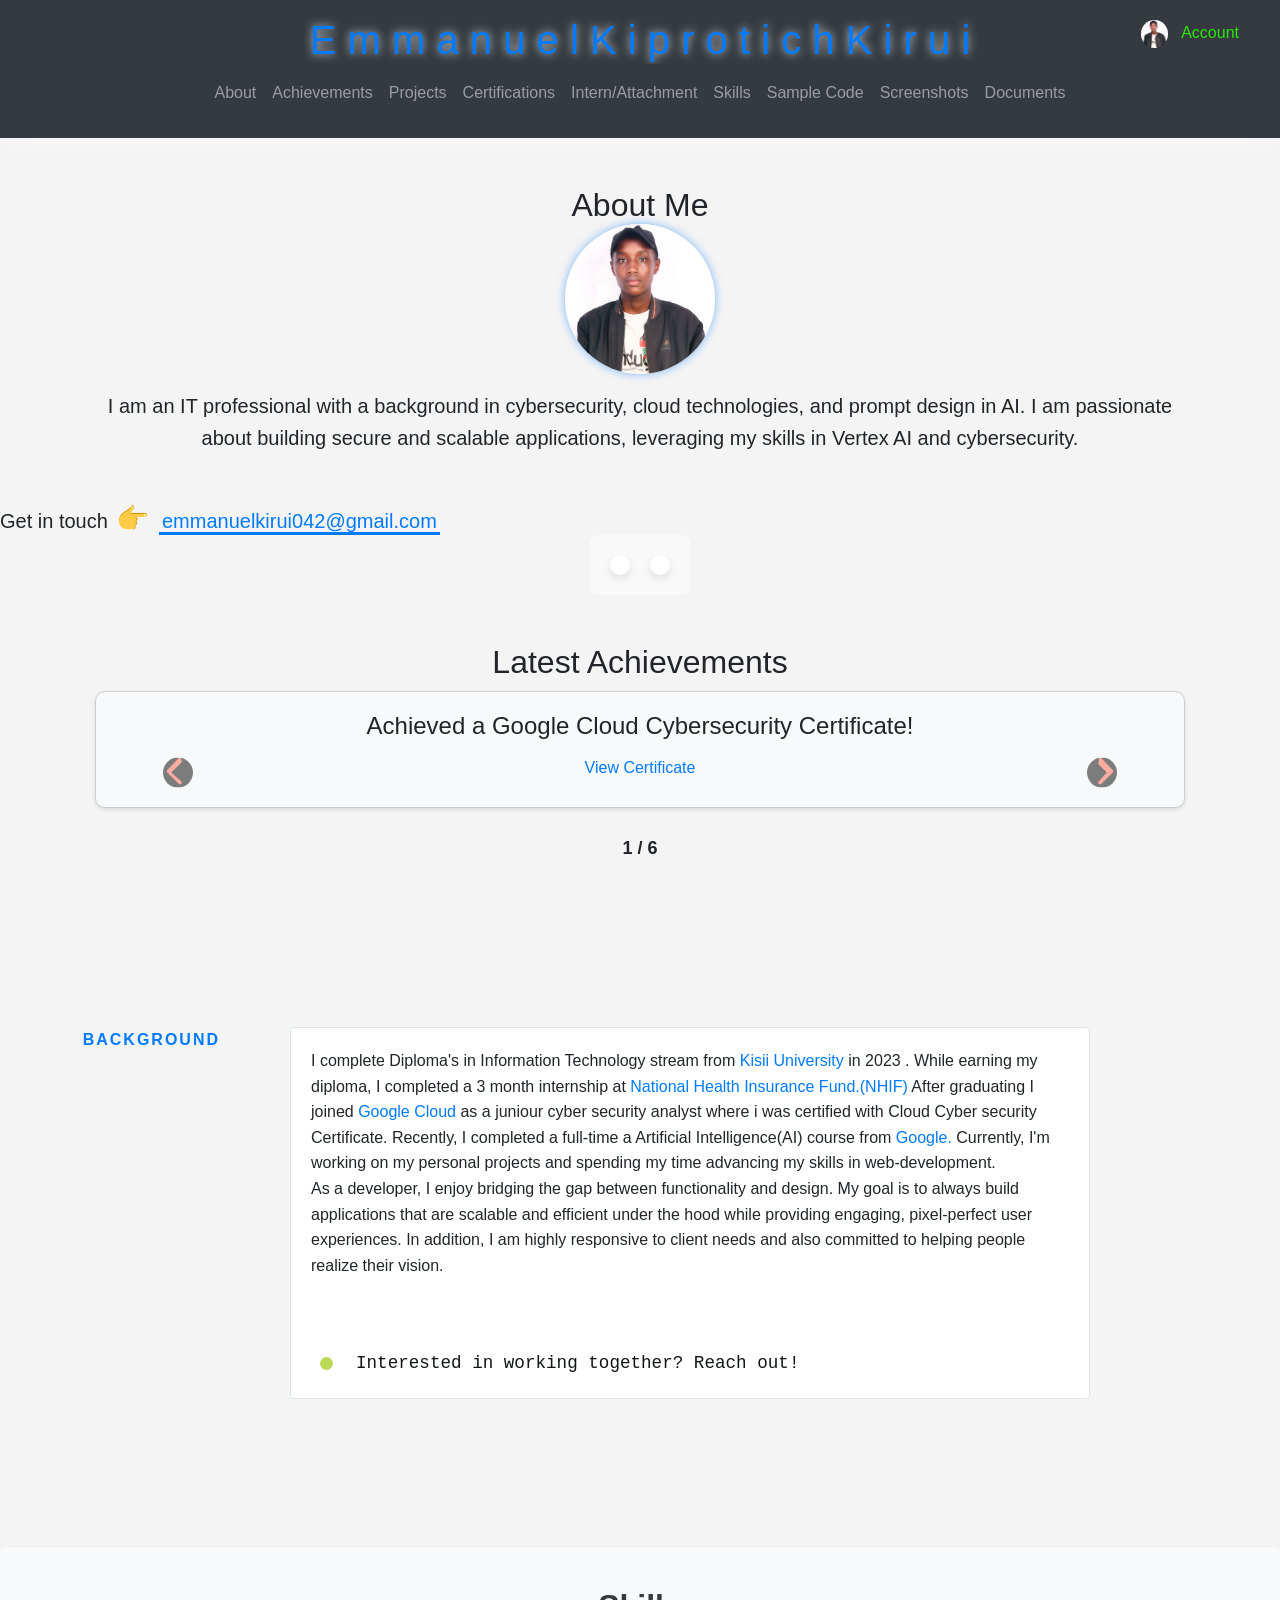
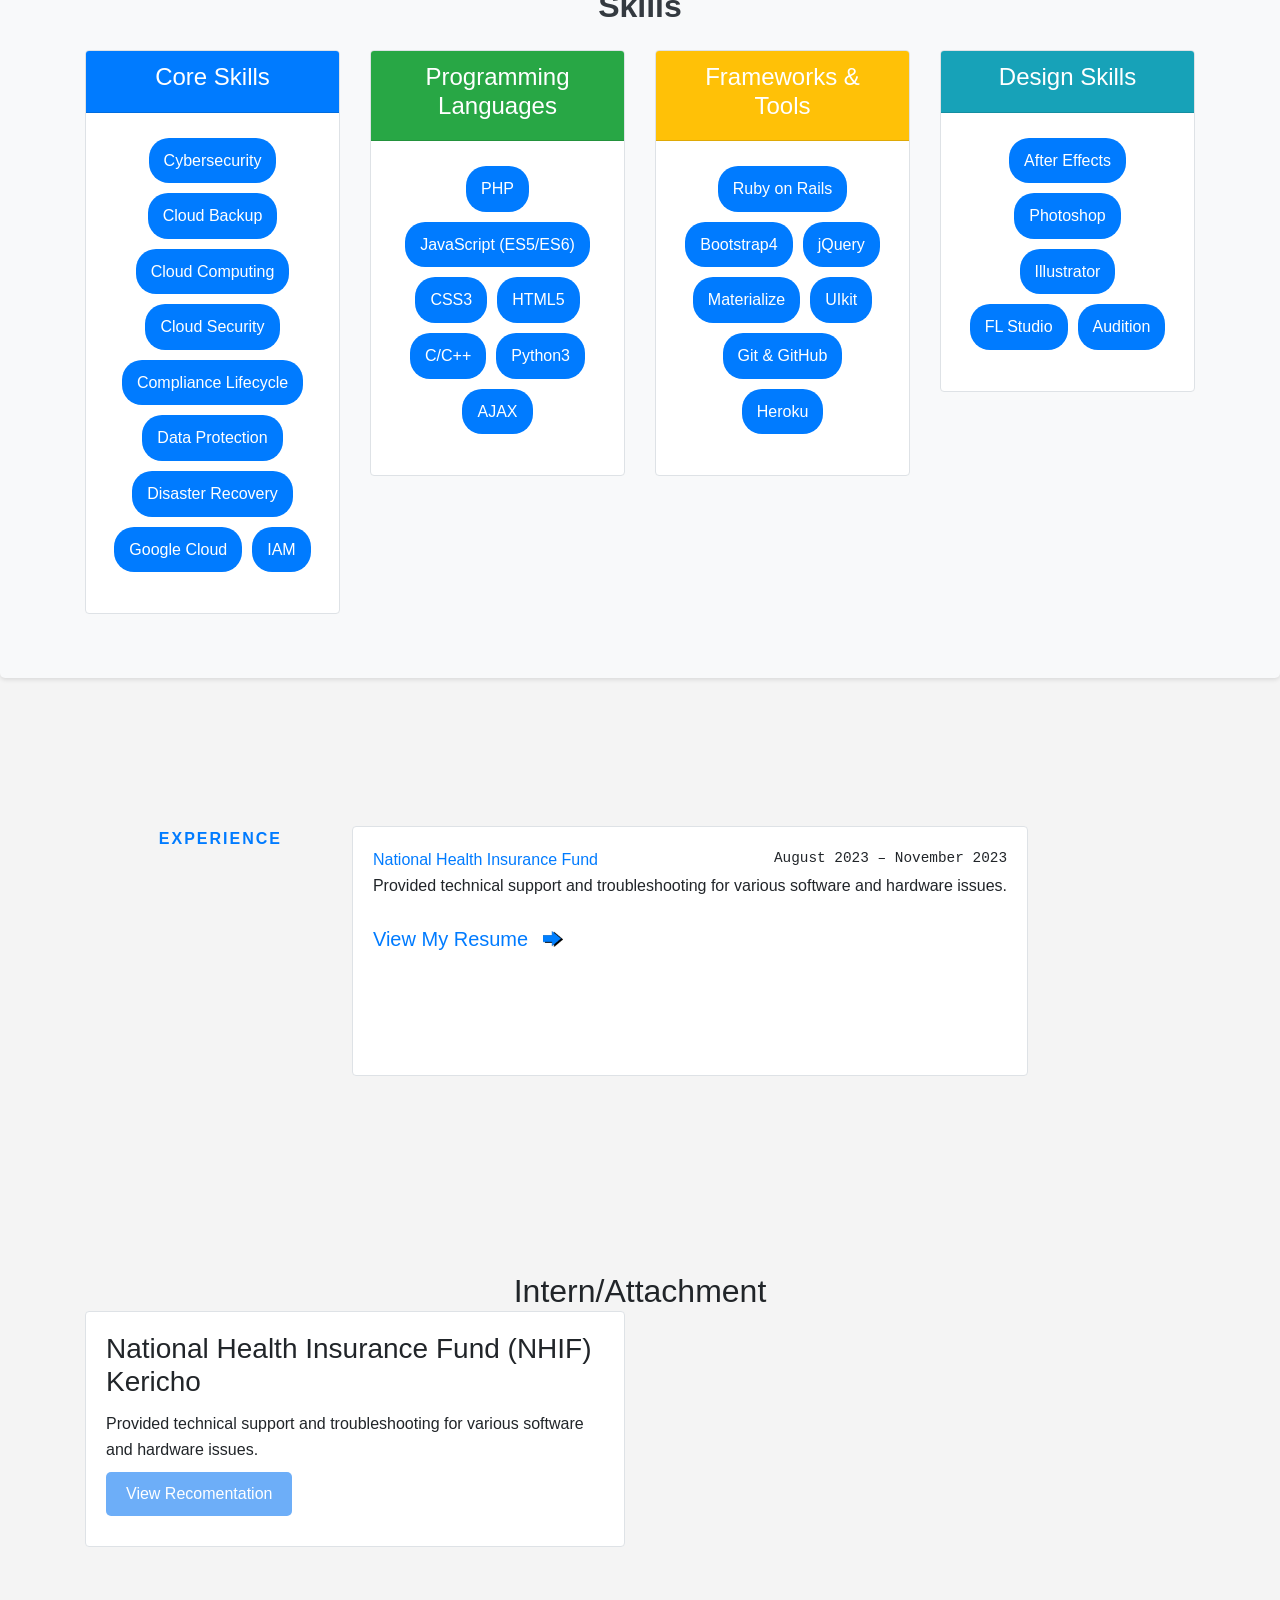
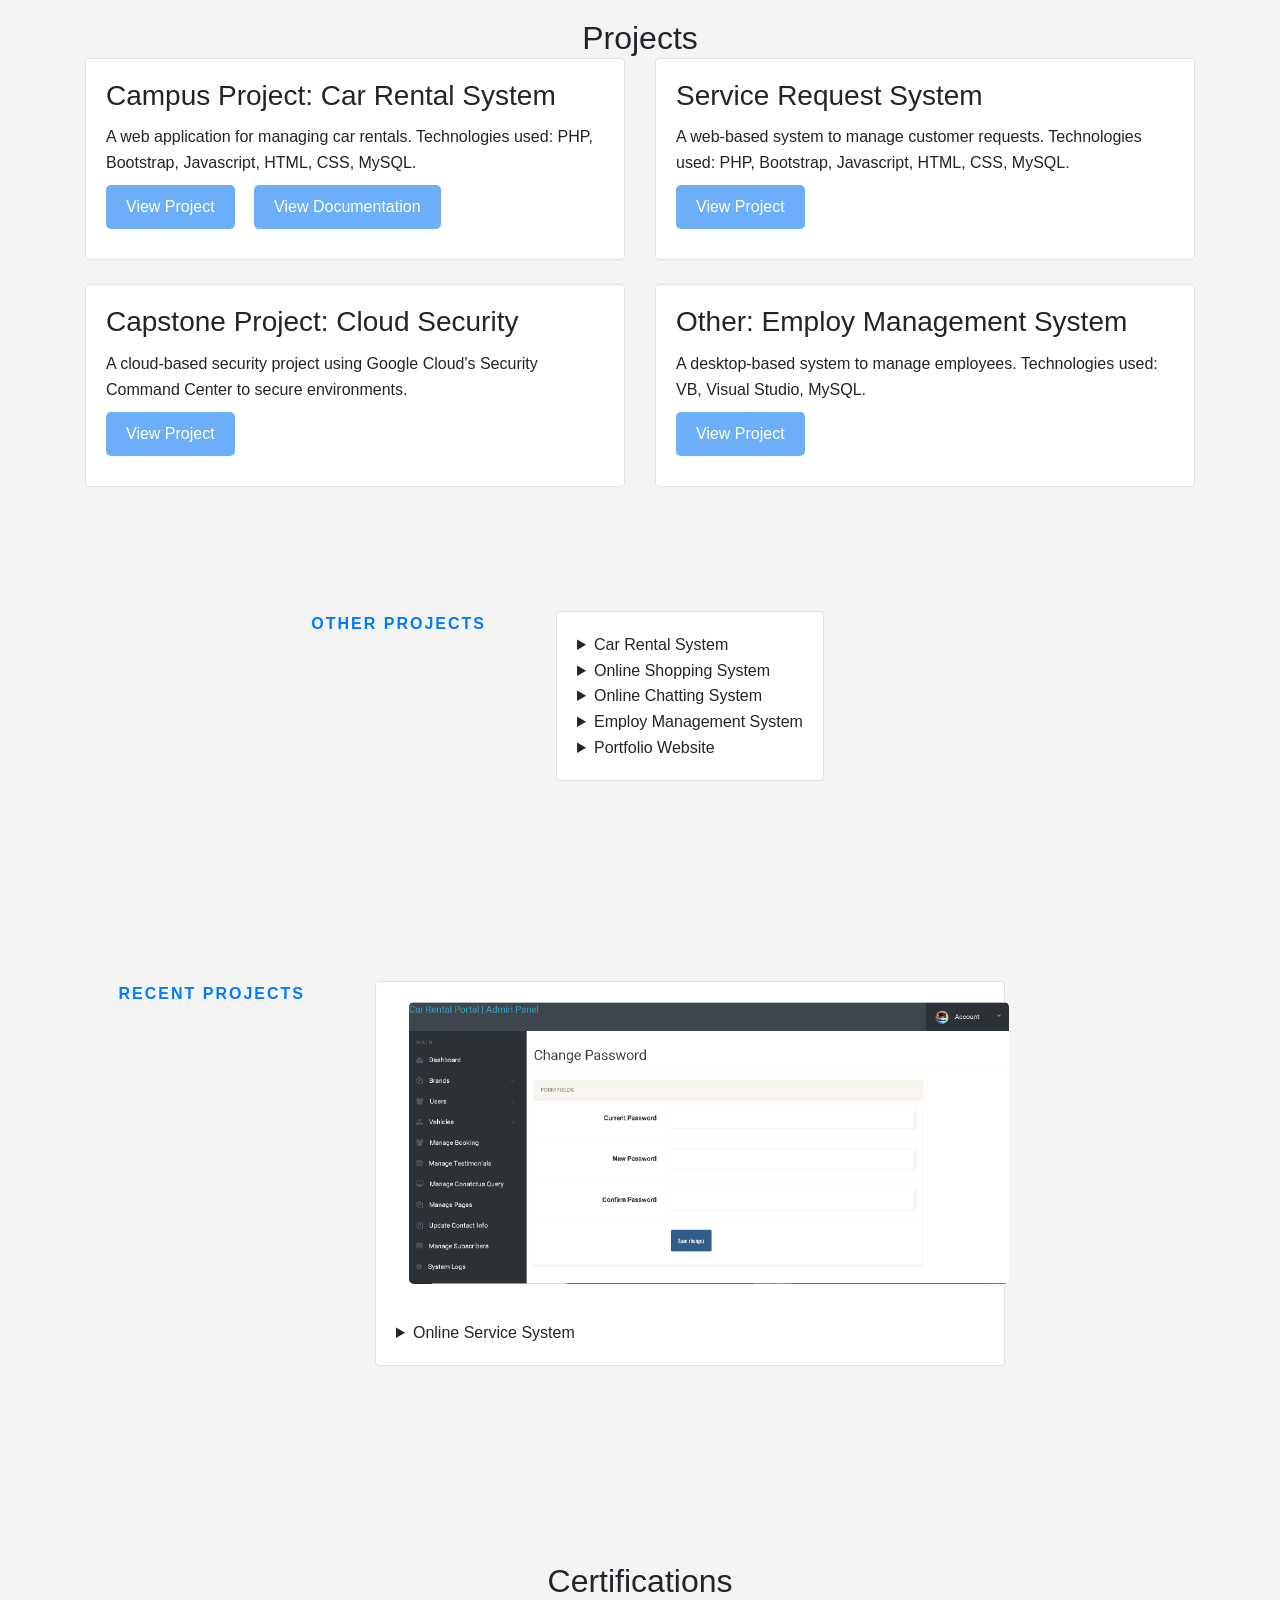
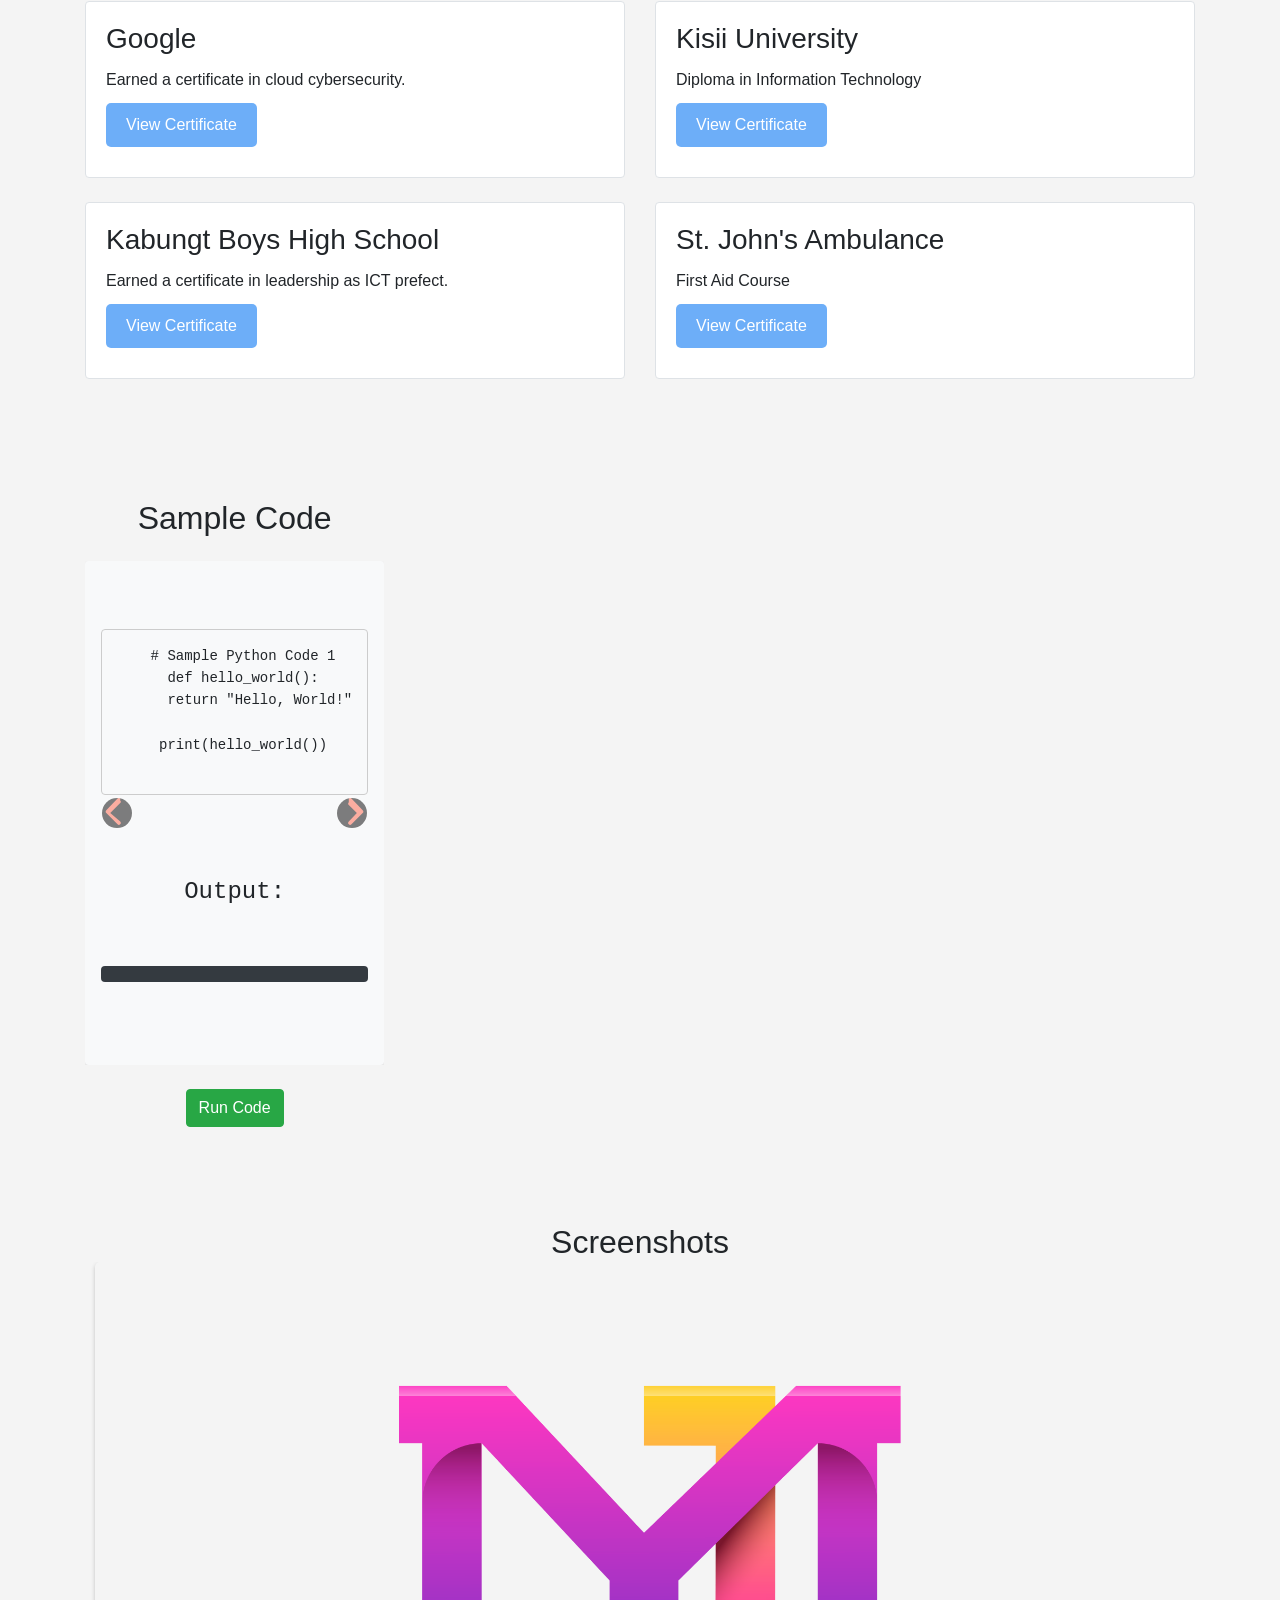
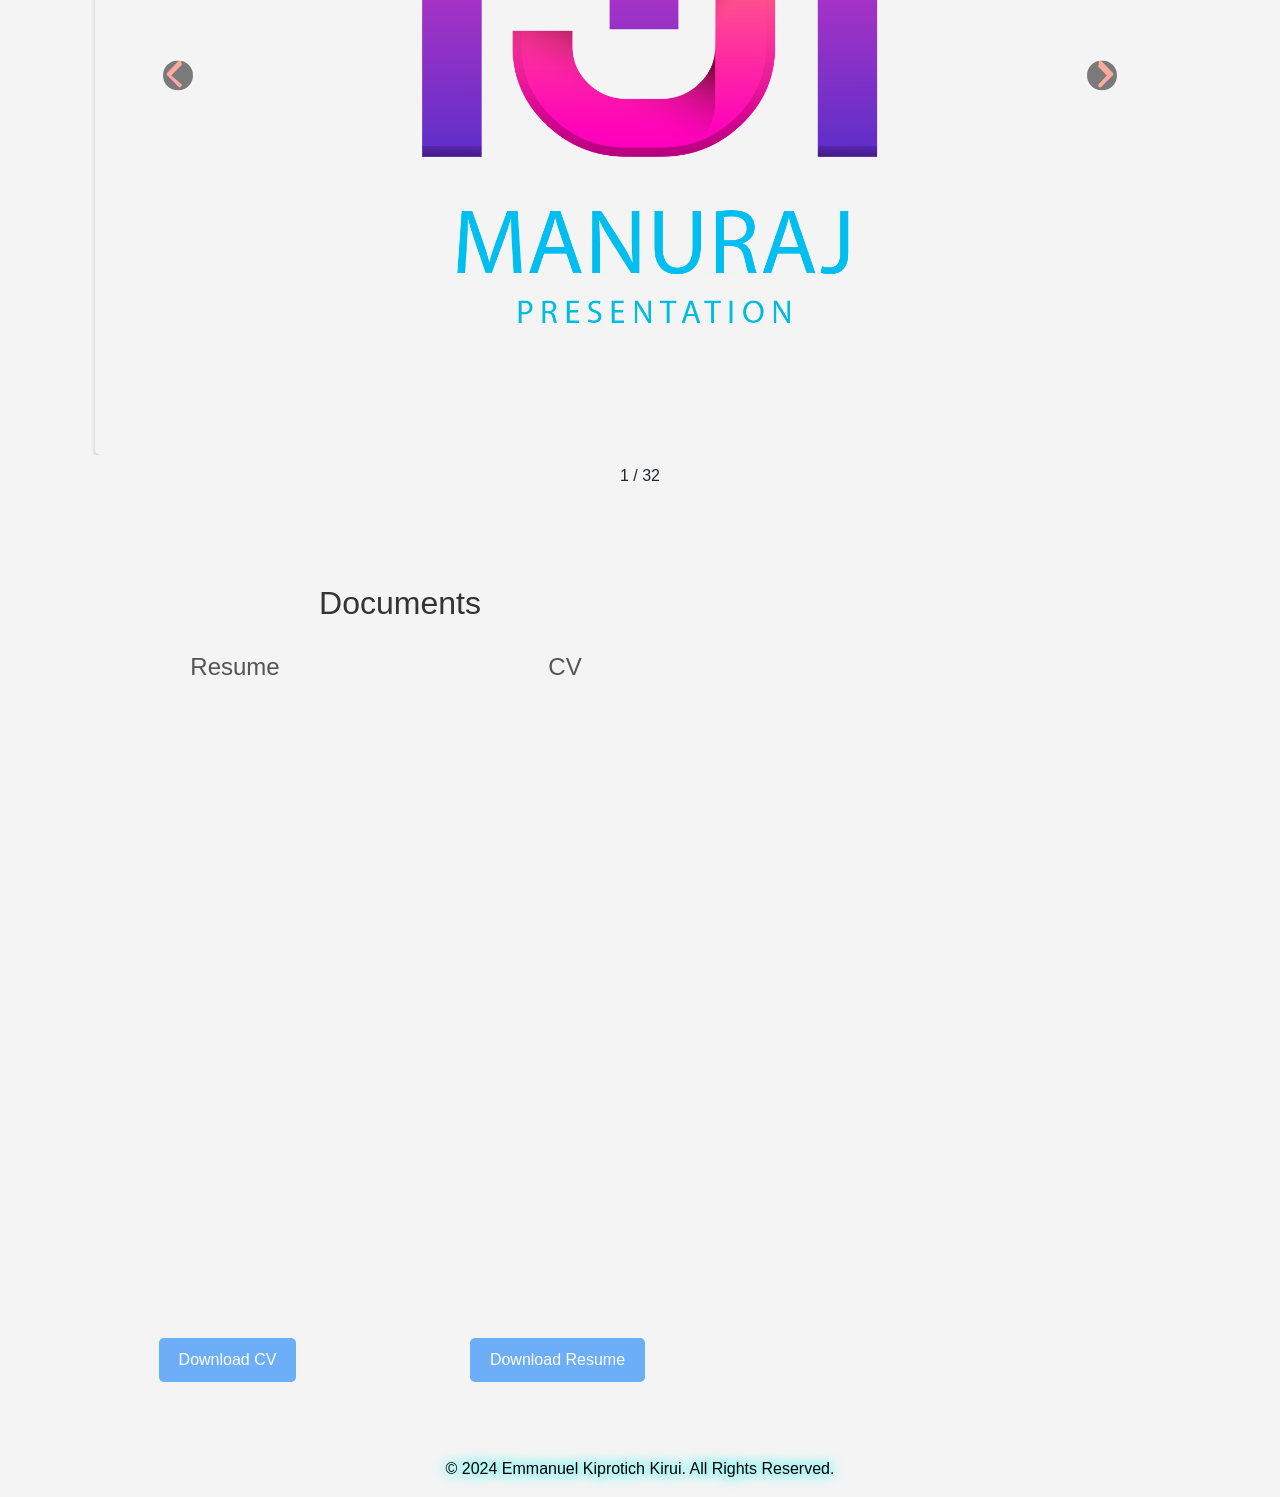
==== commit ef9a3d52: "Update index.html" ====
--- a/index.html
+++ b/index.html
@@ -167,12 +167,44 @@
     border-radius: 10px;
     box-shadow: 0 4px 8px rgba(0, 0, 0, 0.1);
   }
+  #skills {
+    background-color: #f8f9fa;
+    padding: 40px 0;
+  }
+  #skills h2 {
+    font-weight: bold;
+    color: #343a40;
+  }
+  .card {
+    border: 1px solid #dee2e6;
+    border-radius: 0.25rem;
+    transition: transform 0.3s;
+  }
+  .card:hover {
+    transform: scale(1.05);
+  }
+  .card-header {
+    font-size: 1.25rem;
+    font-weight: 600;
+  }
+  .list-inline-item {
+    display: block;
+    padding: 5px 0;
+  }
 
 
   </style>
    
 </head>
 <body class="d-flex flex-column min-vh-100">
+    <div class="switch-wrapper">
+        <div class="sun"></div> 
+        <div class="toggle-wrapper">
+            <input type="checkbox" id="switch" />
+            <label for="switch" id="switch1">Toggle</label> 
+        </div>
+        <div class="moon"></div>
+    </div>
   <header class="bg-dark text-white text-center py-3">
 
     <h1>
@@ -201,15 +233,6 @@
       <span>u</span>
       <span>i</span>
   </h1>
-  <div class="switch-wrapper"> 
-</a>
-<div class="sun"></div> 
-<div class="toggle-wrapper">
-    <input type="checkbox" id="switch"  />
-    <label for="switch" id="switch1" >Toggle</label> 
-</div>
-<div class="moon"></div>
-</div>
   <div class="brand clearfix ml-auto"> <!-- Added 'ml-auto' for right alignment -->
     <ul class="ts-profile-nav">
         <li class="ts-account">
@@ -477,99 +500,89 @@
 </section>
 <section id="skills" class="my-5 text-center">
     <div class="container">
-      <h2>Skills</h2>
-      <ul class="list-inline">
-        <li class="list-inline-item">Cybersecurity</li>
-        <li class="list-inline-item">Cloud Backup</li>
-        <li class="list-inline-item">Cloud Computing</li>
-        <li class="list-inline-item">Cloud Security</li>
-        <li class="list-inline-item">Compliance Lifecycle</li>
-        <li class="list-inline-item">Cyber Security Compliance</li>
-        <li class="list-inline-item">Cyber Threat Intelligence</li>
-        <li class="list-inline-item">Data Protection</li>
-        <li class="list-inline-item">Disaster Recovery</li>
-        <li class="list-inline-item">Google Cloud</li>
-        <li class="list-inline-item">Identity and Access Management (IAM)</li>
-        <li class="list-inline-item">Network Security</li>
-        <li class="list-inline-item">Threat Detection</li>
-        <li class="list-inline-item">Python Programming</li>
-        <li class="list-inline-item">Motion Graphics Design</li>
-        <li class="list-inline-item">Web Development</li>
-        <li class="list-inline-item">Artificial Intelligence (AI)</li>
-        <li class="list-inline-item">Gemini APIs</li>
-        <li class="list-inline-item">Generative AI</li>
-        <li class="list-inline-item">Prompt Engineering</li>
-      </ul>
-    </div>
-  </section>
-  <section class="section skills" data-aos="slide-up">
-    <div class="section_title">skills</div>
-    
-    <div class="card-body">
-    <div class="section_content">
-        <div class="skillz">
-            <div class="skillz_category"> 
-                <div class="skillz_category_label">
-                    Languages
-                </div>
-                <ul>
-                     <li class="skillz_category_item">PHP</li>
-                     <li class="skillz_category_item">JAVASCRIPT(ES5)(ES6)</li> 
-                     <li class="skillz_category_item">CSS3</li>
-                     <li class="skillz_category_item">HTML5</li>
-                     <li class="skillz_category_item">JSON</li>
-                     <li class="skillz_category_item">AJAX</li>
-                     <li class="skillz_category_item">CSS</li>
-                     <li class="skillz_category_item">Visual Basic</li>
-                     <li class="skillz_category_item">C/C++</li>
-                     <li class="skillz_category_item">Python3</li>
-                </ul> 
-            </div>
-
-            <div class="skillz_category"> 
-                <div class="skillz_category_label">
-                    frameworks
-                </div>
-                <ul>
-                    <li class="skillz_category_item">RUBY ON RAILS</li>
-                    <li class="skillz_category_item">SINATRA</li>
-                    <li class="skillz_category_item">JQUERY</li>
-                    <li class="skillz_category_item">API</li>
-                    <li class="skillz_category_item">BOOTSTRAP4</li>
-                    <li class="skillz_category_item">UJS</li> 
-                    <li class="skillz_category_item">MATERIALIZE</li>
-                    <li class="skillz_category_item">UIKIT</li>
-                </ul>
-            </div>
-
-            <div class="skillz_category"> 
-                <div class="skillz_category_label">
-                    Tools
-                </div>
-                <ul>
-                    <li class="skillz_category_item">POSTGRESQL</li>
-                    <li class="skillz_category_item">SQLITE3</li>
-                    <li class="skillz_category_item">MYSQL</li>
-                    <li class="skillz_category_item">GIT & GITHUB</li>
-                    <li class="skillz_category_item">HEROKU</li>
-                    <li class="skillz_category_item">WAMP SERVER</li>	
-                </ul>
-            </div>
-        
-            <div class="skillz_category"> 
-                <div class="skillz_category_label">
-                    Design
-                </div>
-                <ul>
-                    <li class="skillz_category_item">After Effects</li>
-                    <li class="skillz_category_item">PHOTOSHOP</li>
-                    <li class="skillz_category_item">Illustrator</li>
-                    <li class="skillz_category_item">Fl Studio</li>
-                    <li class="skillz_category_item">Audition</li>
-                </ul>
-            </div>
-        </div>
-    </div>
+        <h2 class="mb-4">Skills</h2>
+        <div class="row justify-content-center">
+
+            <!-- Core Skills Card -->
+            <div class="col-md-3 col-sm-6 mb-4">
+                <div class="card">
+                    <div class="card-header bg-primary text-white">
+                        <h4>Core Skills</h4>
+                    </div>
+                    <div class="card-body">
+                        <ul class="list-unstyled">
+                            <li class="list-inline-item">Cybersecurity</li>
+                            <li class="list-inline-item">Cloud Backup</li>
+                            <li class="list-inline-item">Cloud Computing</li>
+                            <li class="list-inline-item">Cloud Security</li>
+                            <li class="list-inline-item">Compliance Lifecycle</li>
+                            <li class="list-inline-item">Data Protection</li>
+                            <li class="list-inline-item">Disaster Recovery</li>
+                            <li class="list-inline-item">Google Cloud</li>
+                            <li class="list-inline-item">IAM</li>
+                        </ul>
+                    </div>
+                </div>
+            </div>
+
+            <!-- Programming Languages Card -->
+            <div class="col-md-3 col-sm-6 mb-4">
+                <div class="card">
+                    <div class="card-header bg-success text-white">
+                        <h4>Programming Languages</h4>
+                    </div>
+                    <div class="card-body">
+                        <ul class="list-unstyled">
+                            <li class="list-inline-item">PHP</li>
+                            <li class="list-inline-item">JavaScript (ES5/ES6)</li>
+                            <li class="list-inline-item">CSS3</li>
+                            <li class="list-inline-item">HTML5</li>
+                            <li class="list-inline-item">C/C++</li>
+                            <li class="list-inline-item">Python3</li>
+                            <li class="list-inline-item">AJAX</li>
+                        </ul>
+                    </div>
+                </div>
+            </div>
+
+            <!-- Frameworks & Tools Card -->
+            <div class="col-md-3 col-sm-6 mb-4">
+                <div class="card">
+                    <div class="card-header bg-warning text-white">
+                        <h4>Frameworks & Tools</h4>
+                    </div>
+                    <div class="card-body">
+                        <ul class="list-unstyled">
+                            <li class="list-inline-item">Ruby on Rails</li>
+                            <li class="list-inline-item">Bootstrap4</li>
+                            <li class="list-inline-item">jQuery</li>
+                            <li class="list-inline-item">Materialize</li>
+                            <li class="list-inline-item">UIkit</li>
+                            <li class="list-inline-item">Git & GitHub</li>
+                            <li class="list-inline-item">Heroku</li>
+                        </ul>
+                    </div>
+                </div>
+            </div>
+
+            <!-- Design Skills Card -->
+            <div class="col-md-3 col-sm-6 mb-4">
+                <div class="card">
+                    <div class="card-header bg-info text-white">
+                        <h4>Design Skills</h4>
+                    </div>
+                    <div class="card-body">
+                        <ul class="list-unstyled">
+                            <li class="list-inline-item">After Effects</li>
+                            <li class="list-inline-item">Photoshop</li>
+                            <li class="list-inline-item">Illustrator</li>
+                            <li class="list-inline-item">FL Studio</li>
+                            <li class="list-inline-item">Audition</li>
+                        </ul>
+                    </div>
+                </div>
+            </div>
+        </div>
     </div>
 </section>
 <section class="section experience">
@@ -1223,5 +1236,30 @@
           }
       }
       </script>
+<script>
+    const switchInput = document.getElementById('switch');
+    const body = document.body;
+
+    // Check for saved user preference, if any
+    const currentTheme = localStorage.getItem('theme');
+    if (currentTheme === 'dark') {
+        body.classList.add('dark-mode');
+        switchInput.checked = true; // Set the checkbox to checked for dark mode
+    }
+
+    // Toggle dark/light mode
+    switchInput.addEventListener('change', () => {
+        body.classList.toggle('dark-mode');
+
+        // Save preference in local storage
+        if (body.classList.contains('dark-mode')) {
+            localStorage.setItem('theme', 'dark');
+        } else {
+            localStorage.setItem('theme', 'light');
+        }
+    });
+</script>
+
+    
 </body>
 </html>
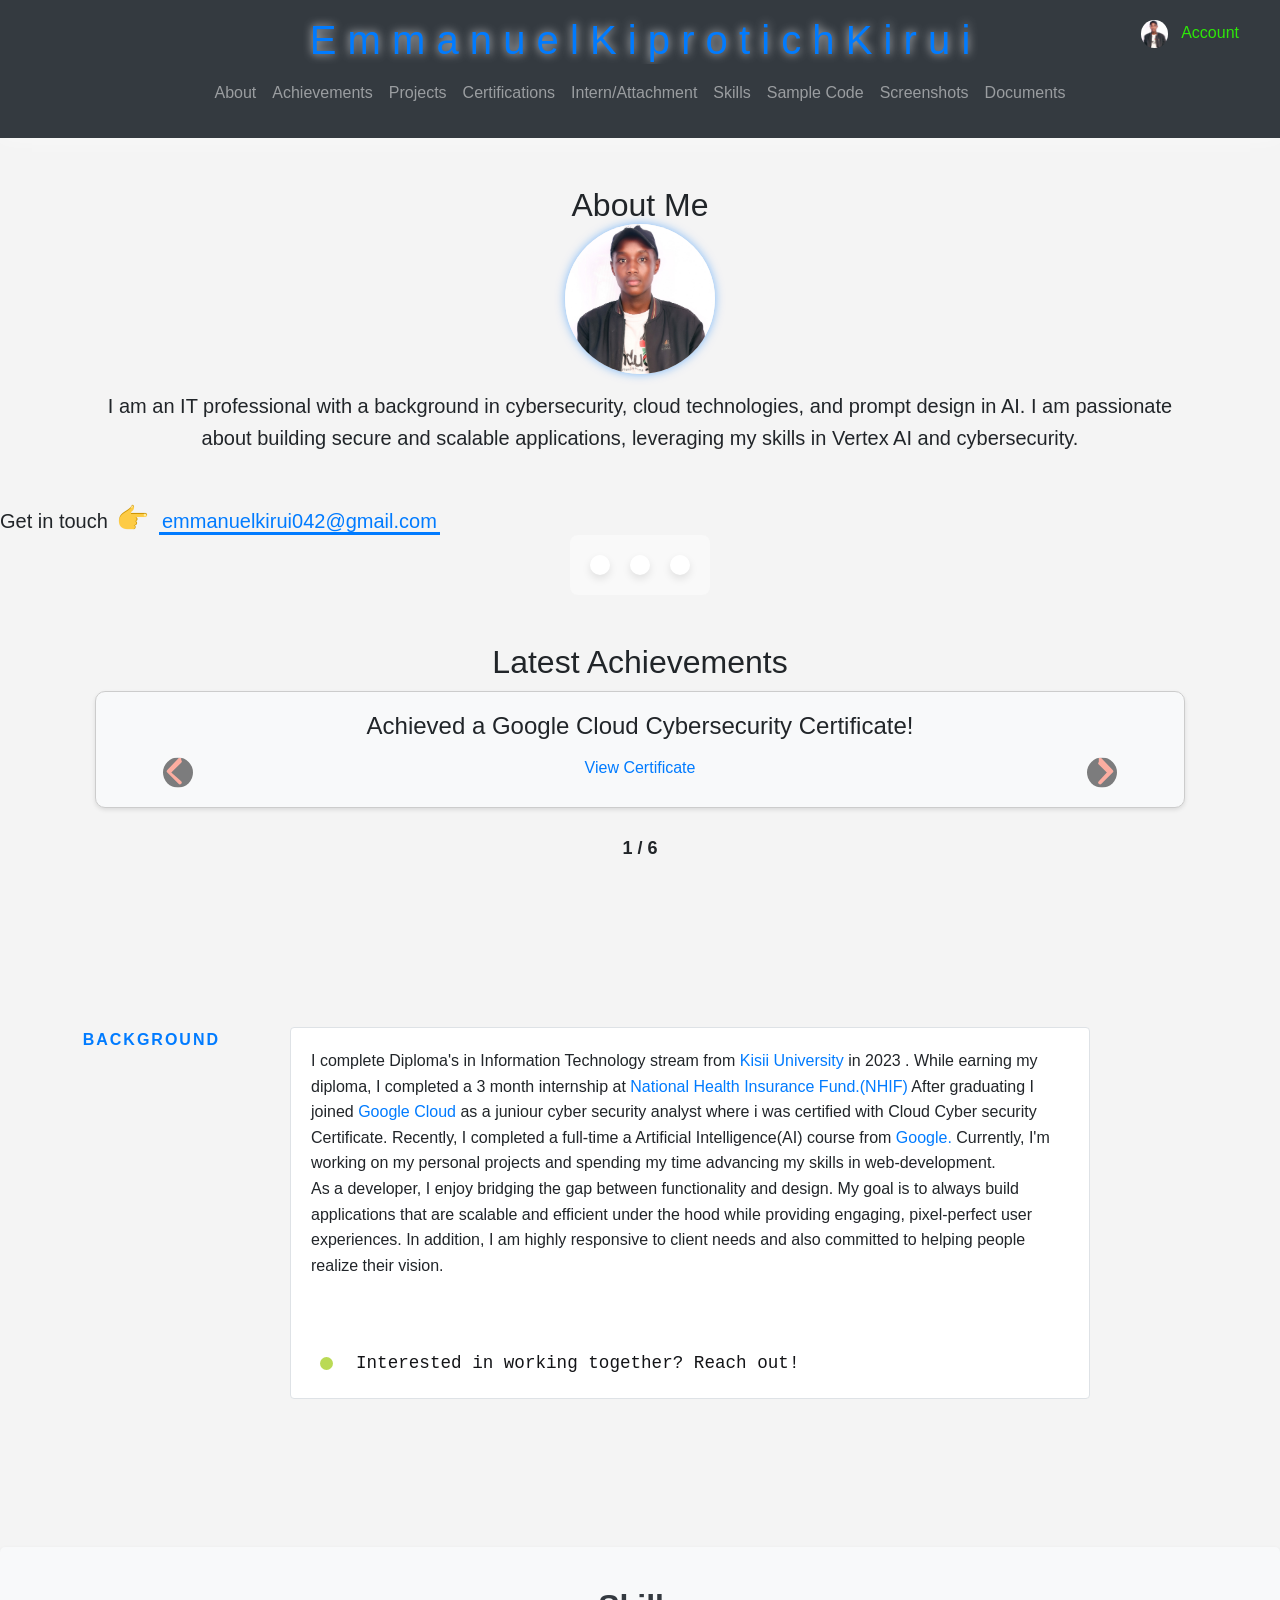
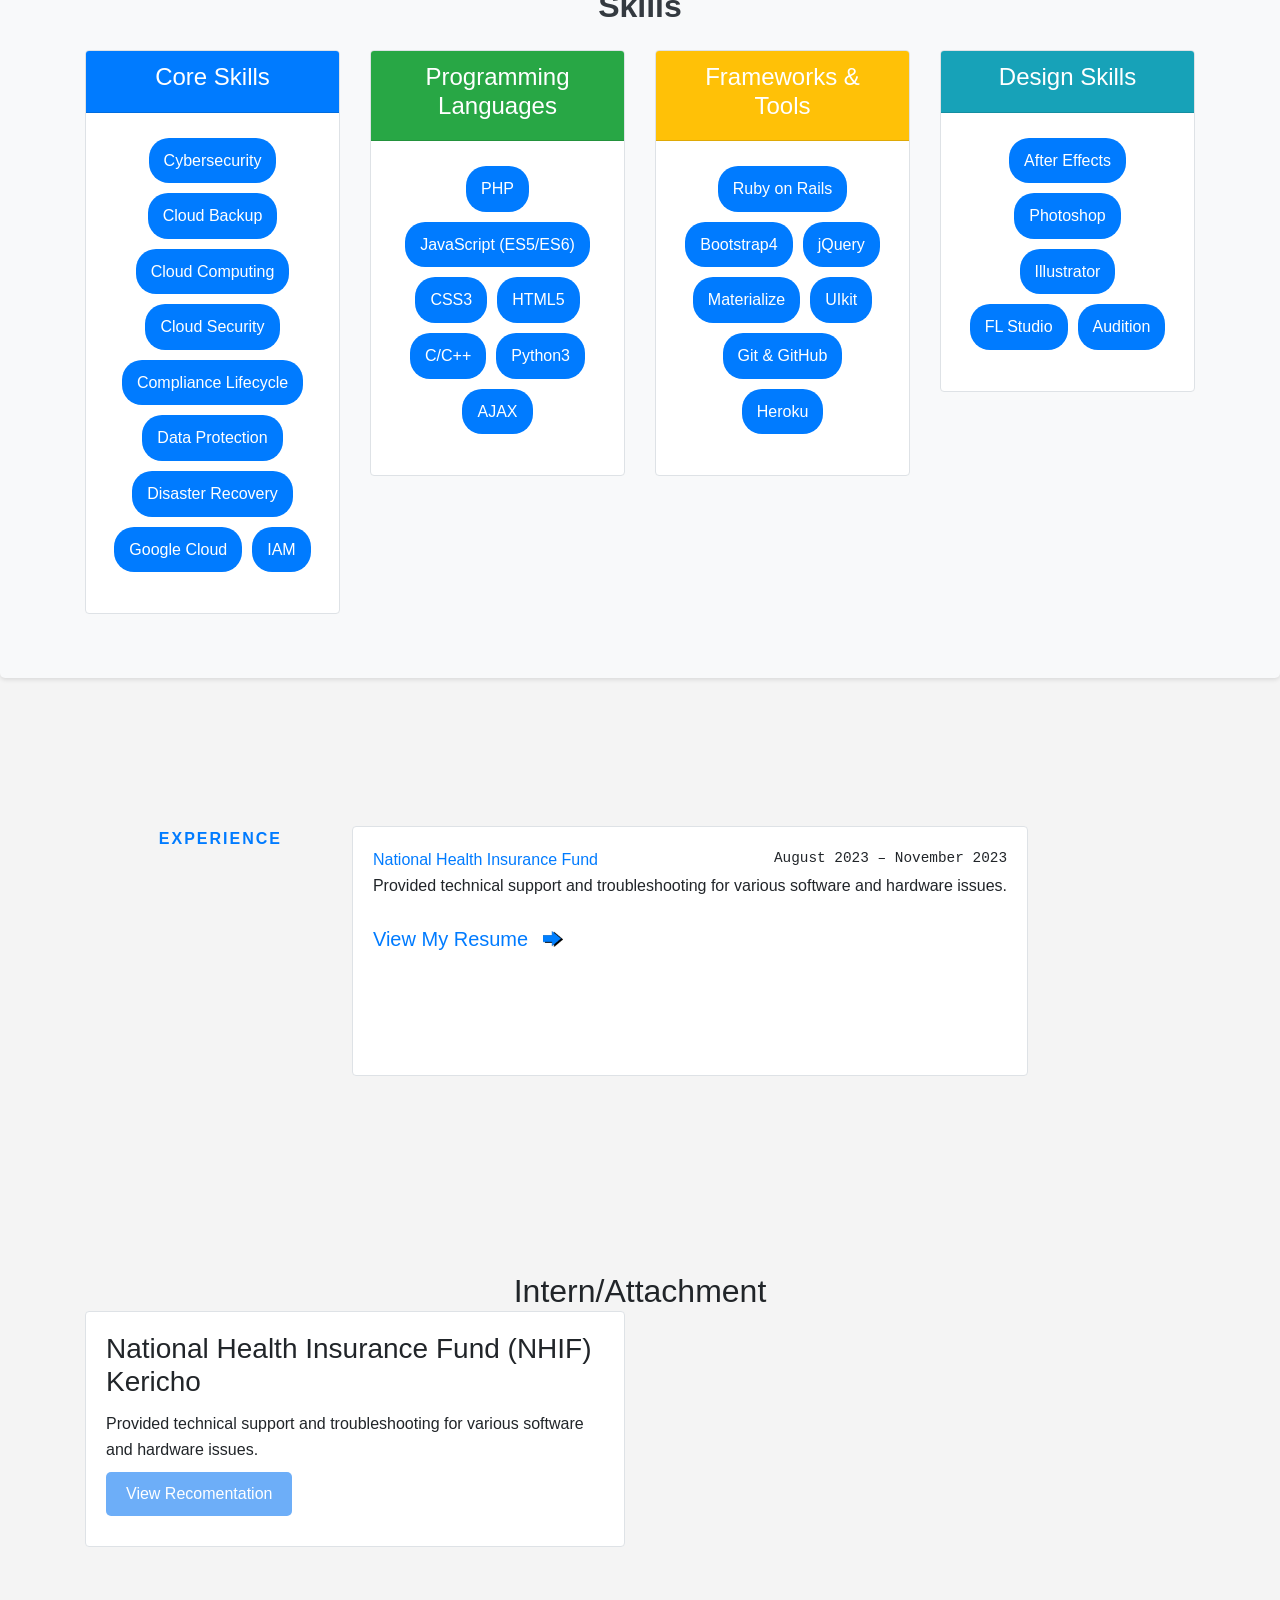
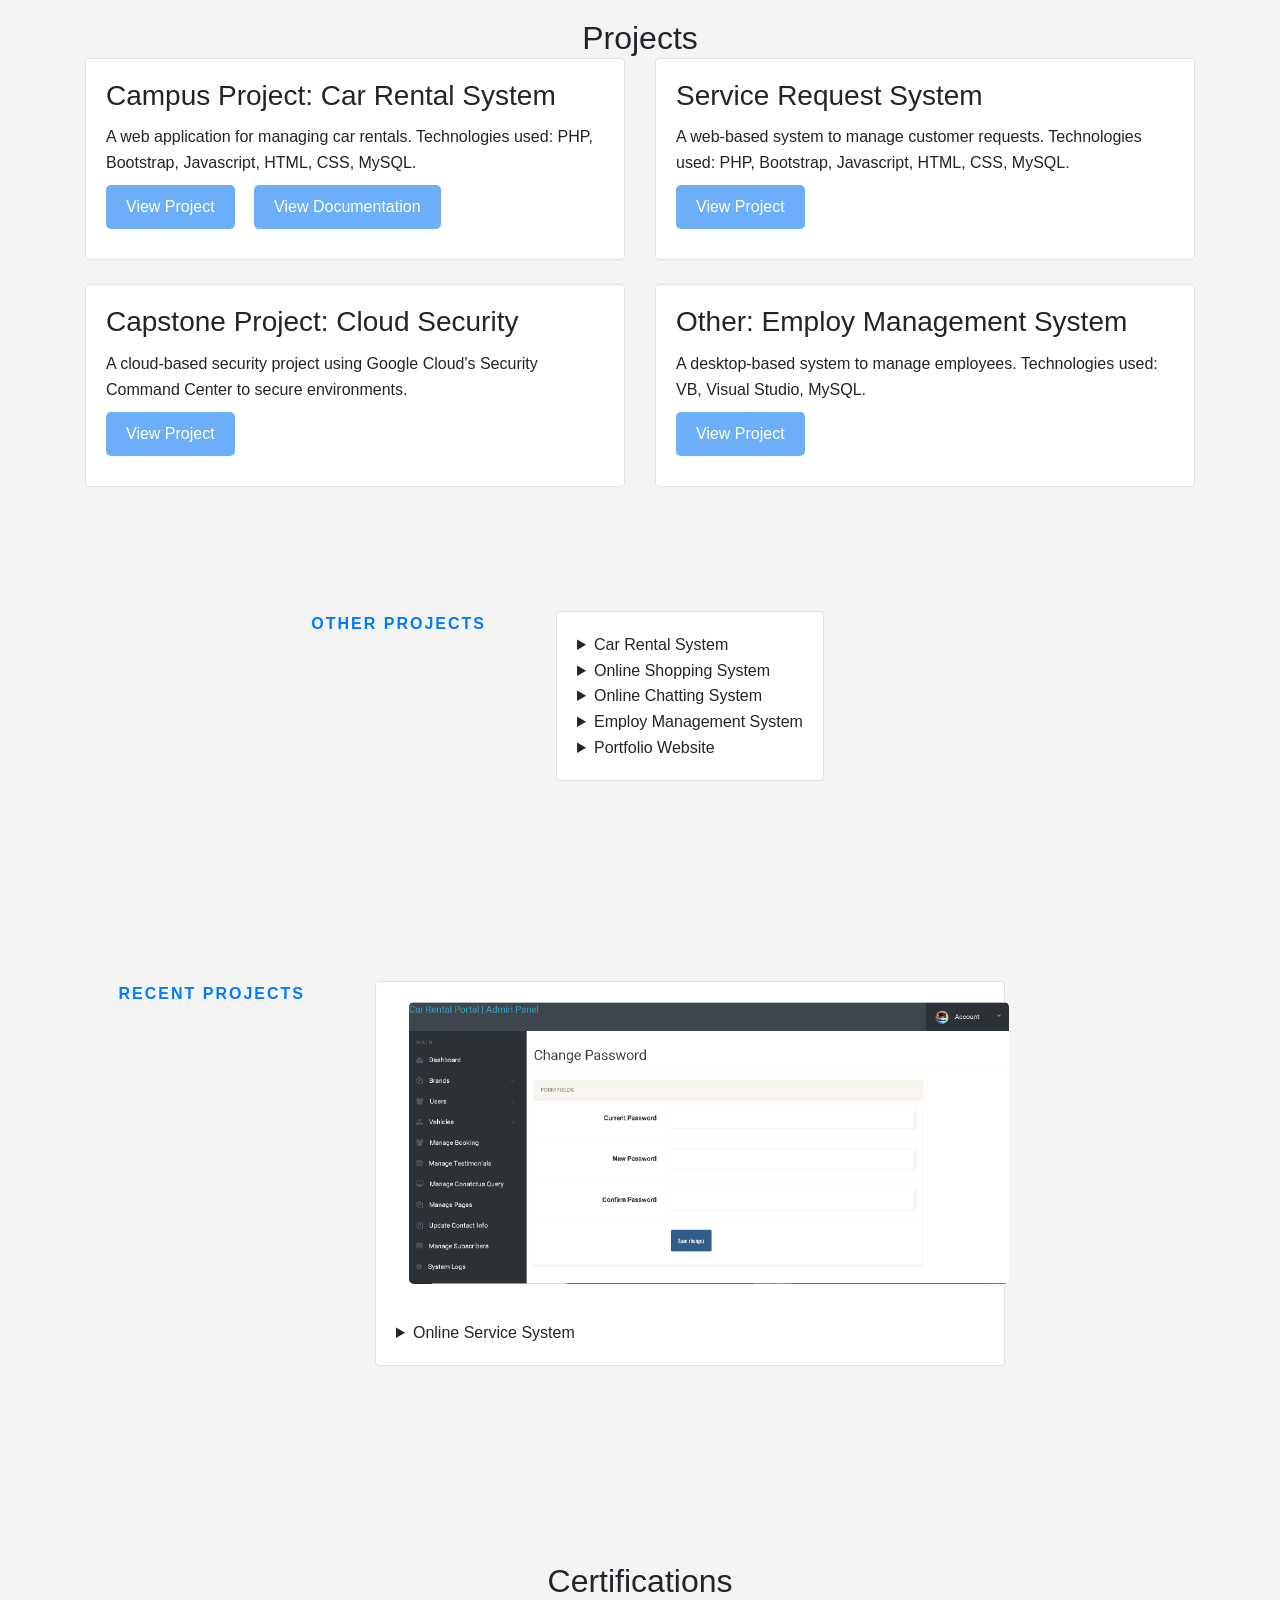
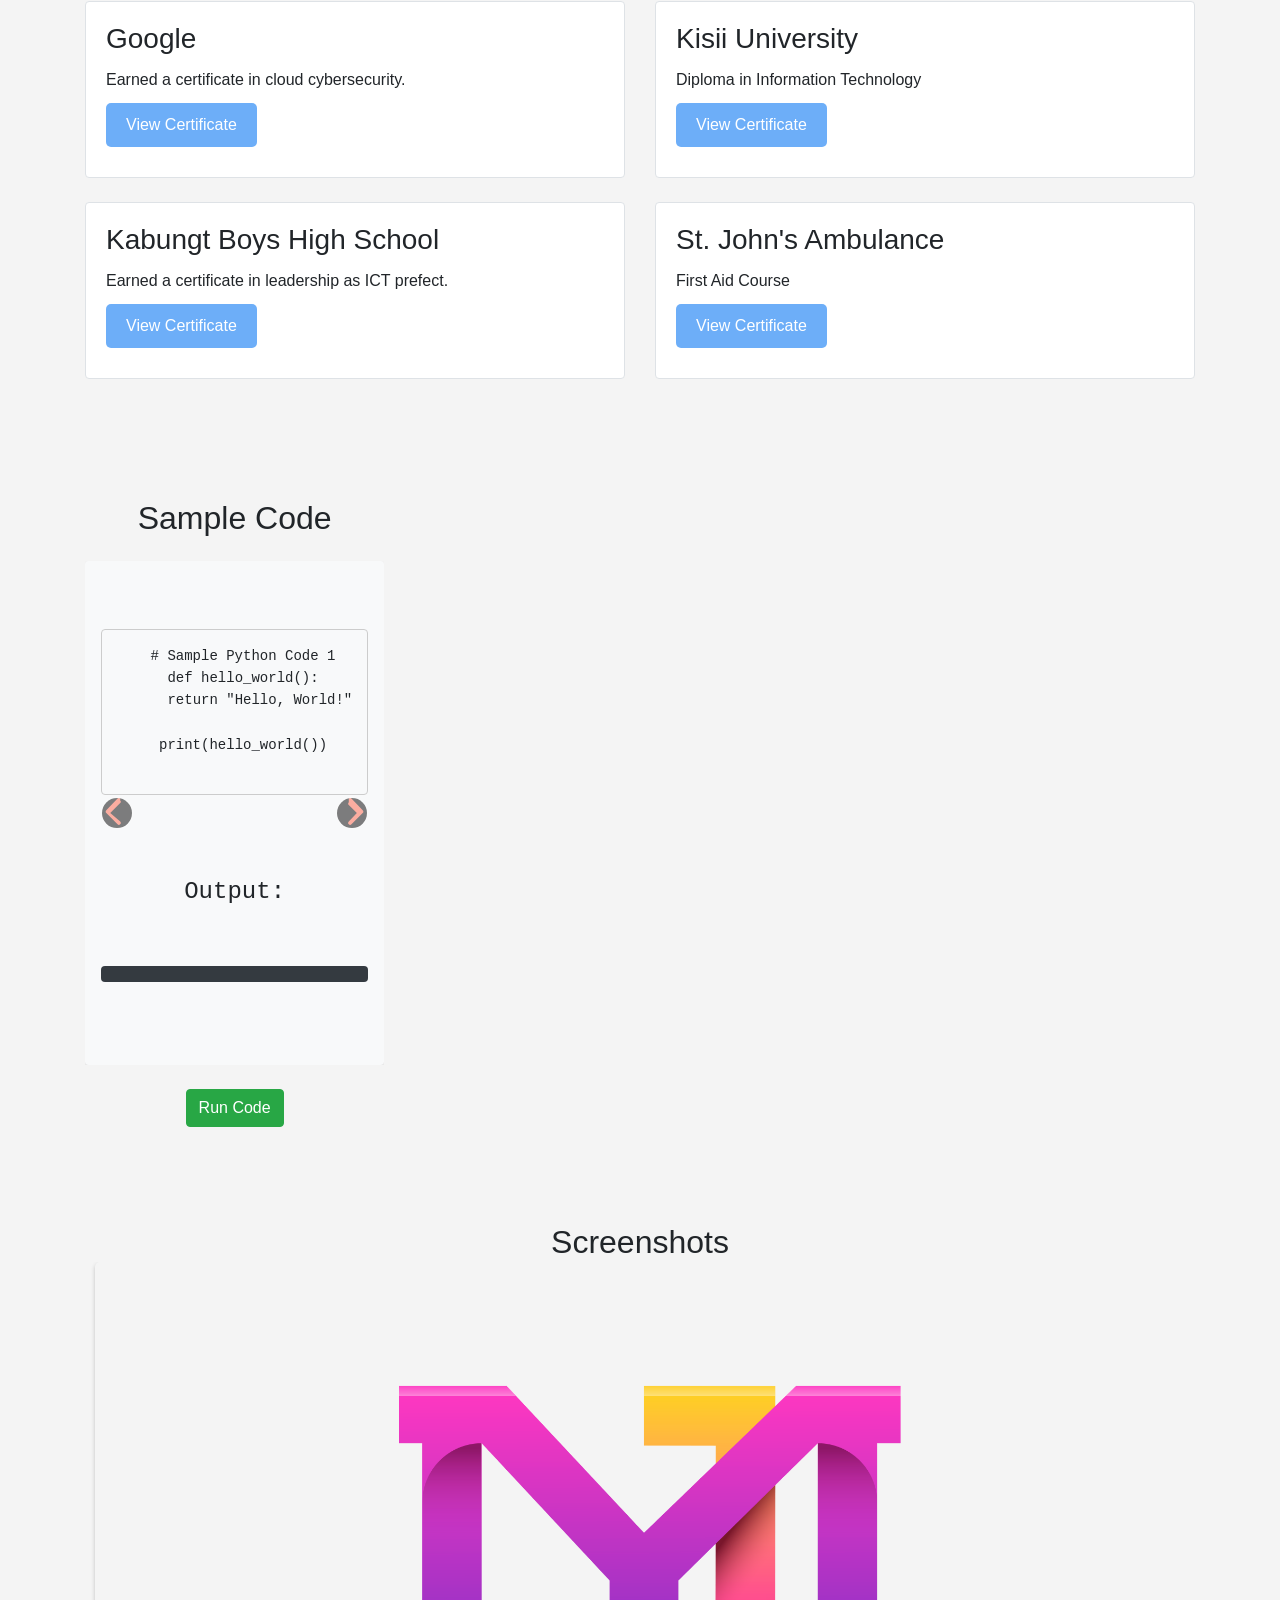
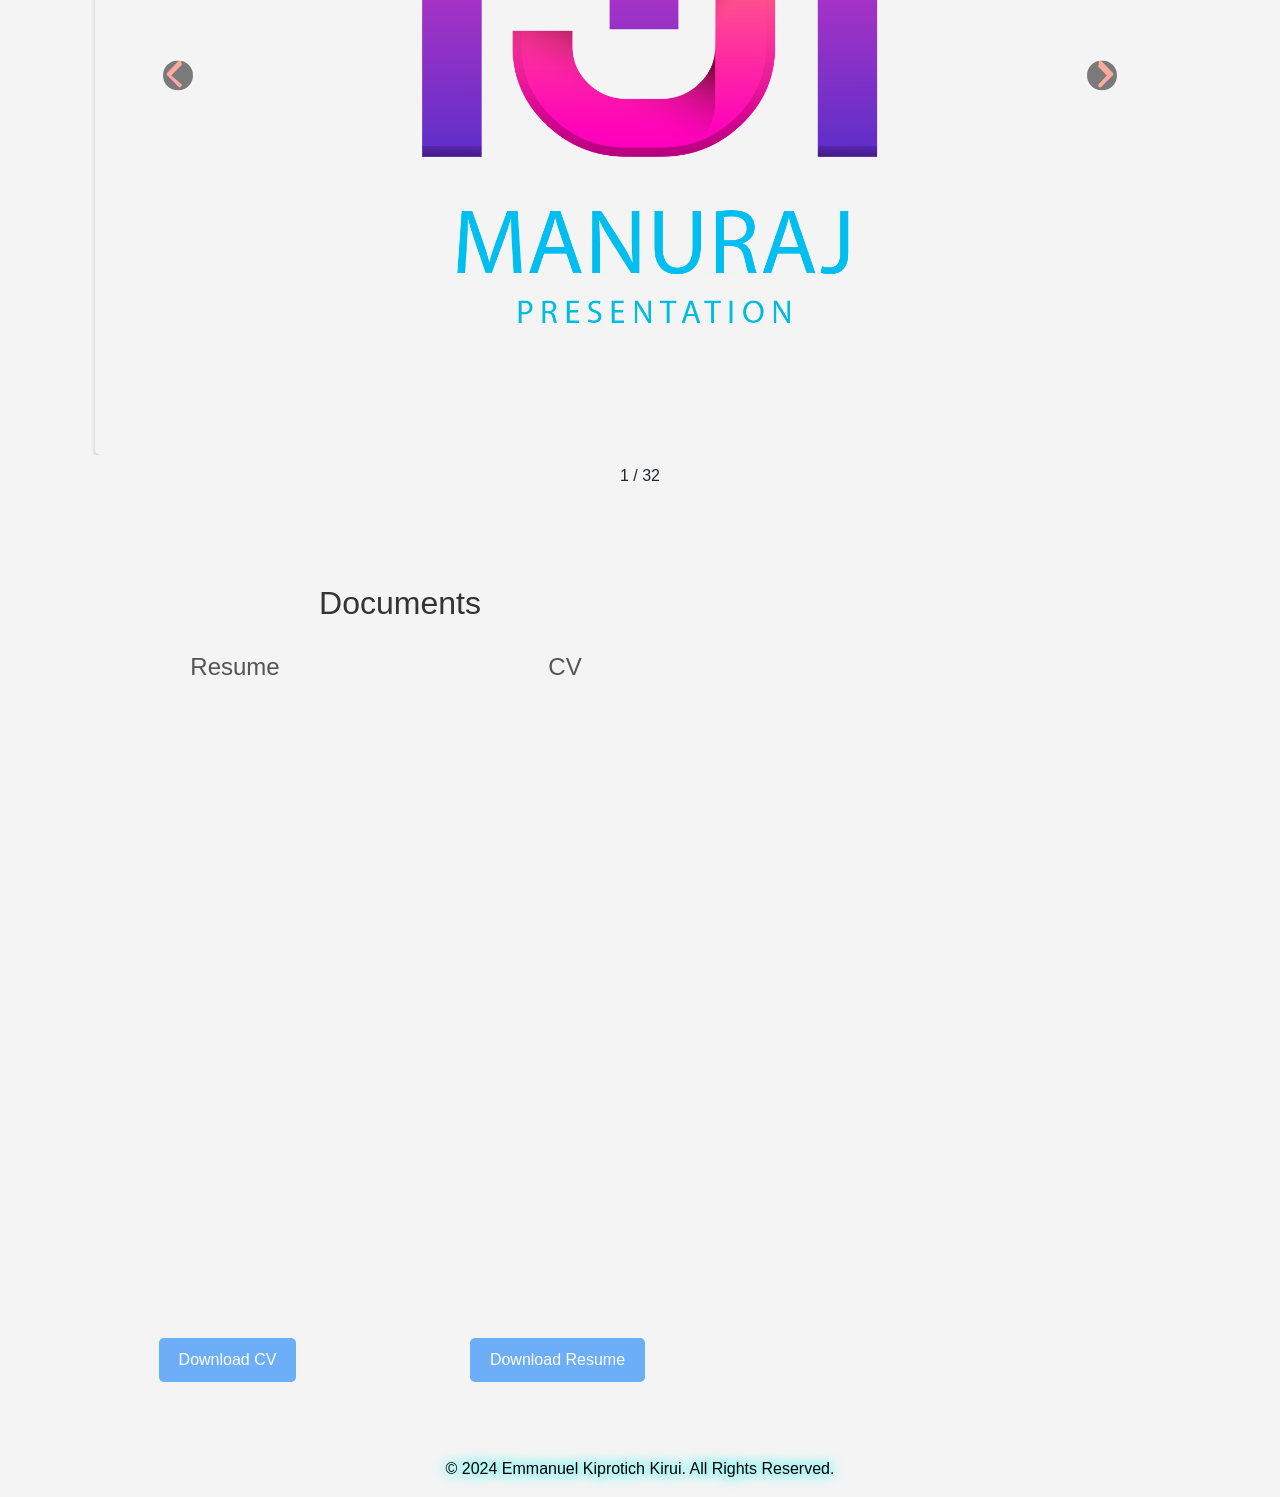
==== commit a1d0c5c6: "Update index.html" ====
--- a/index.html
+++ b/index.html
@@ -366,7 +366,13 @@
       <div data-iframe-width="150" data-iframe-height="270" data-share-badge-id="8239f143-b9f4-49a9-a0ff-ef498a9948b2" data-share-badge-host="https://www.credly.com"></div>
       <script type="text/javascript" async src="//cdn.credly.com/assets/utilities/embed.js"></script>
     </div>
-  </div>
+    <div class="badge">
+    <div data-iframe-width="150" data-iframe-height="270" data-share-badge-id="de1bd1df-41ed-43ab-aeb7-ceda541b4657" data-share-badge-host="https://www.credly.com"></div>
+    <script type="text/javascript" async src="//cdn.credly.com/assets/utilities/embed.js"></script>
+</div>
+</div>
+
+
 </section>
   <section id="achievements" class="my-5">
     <div class="container">
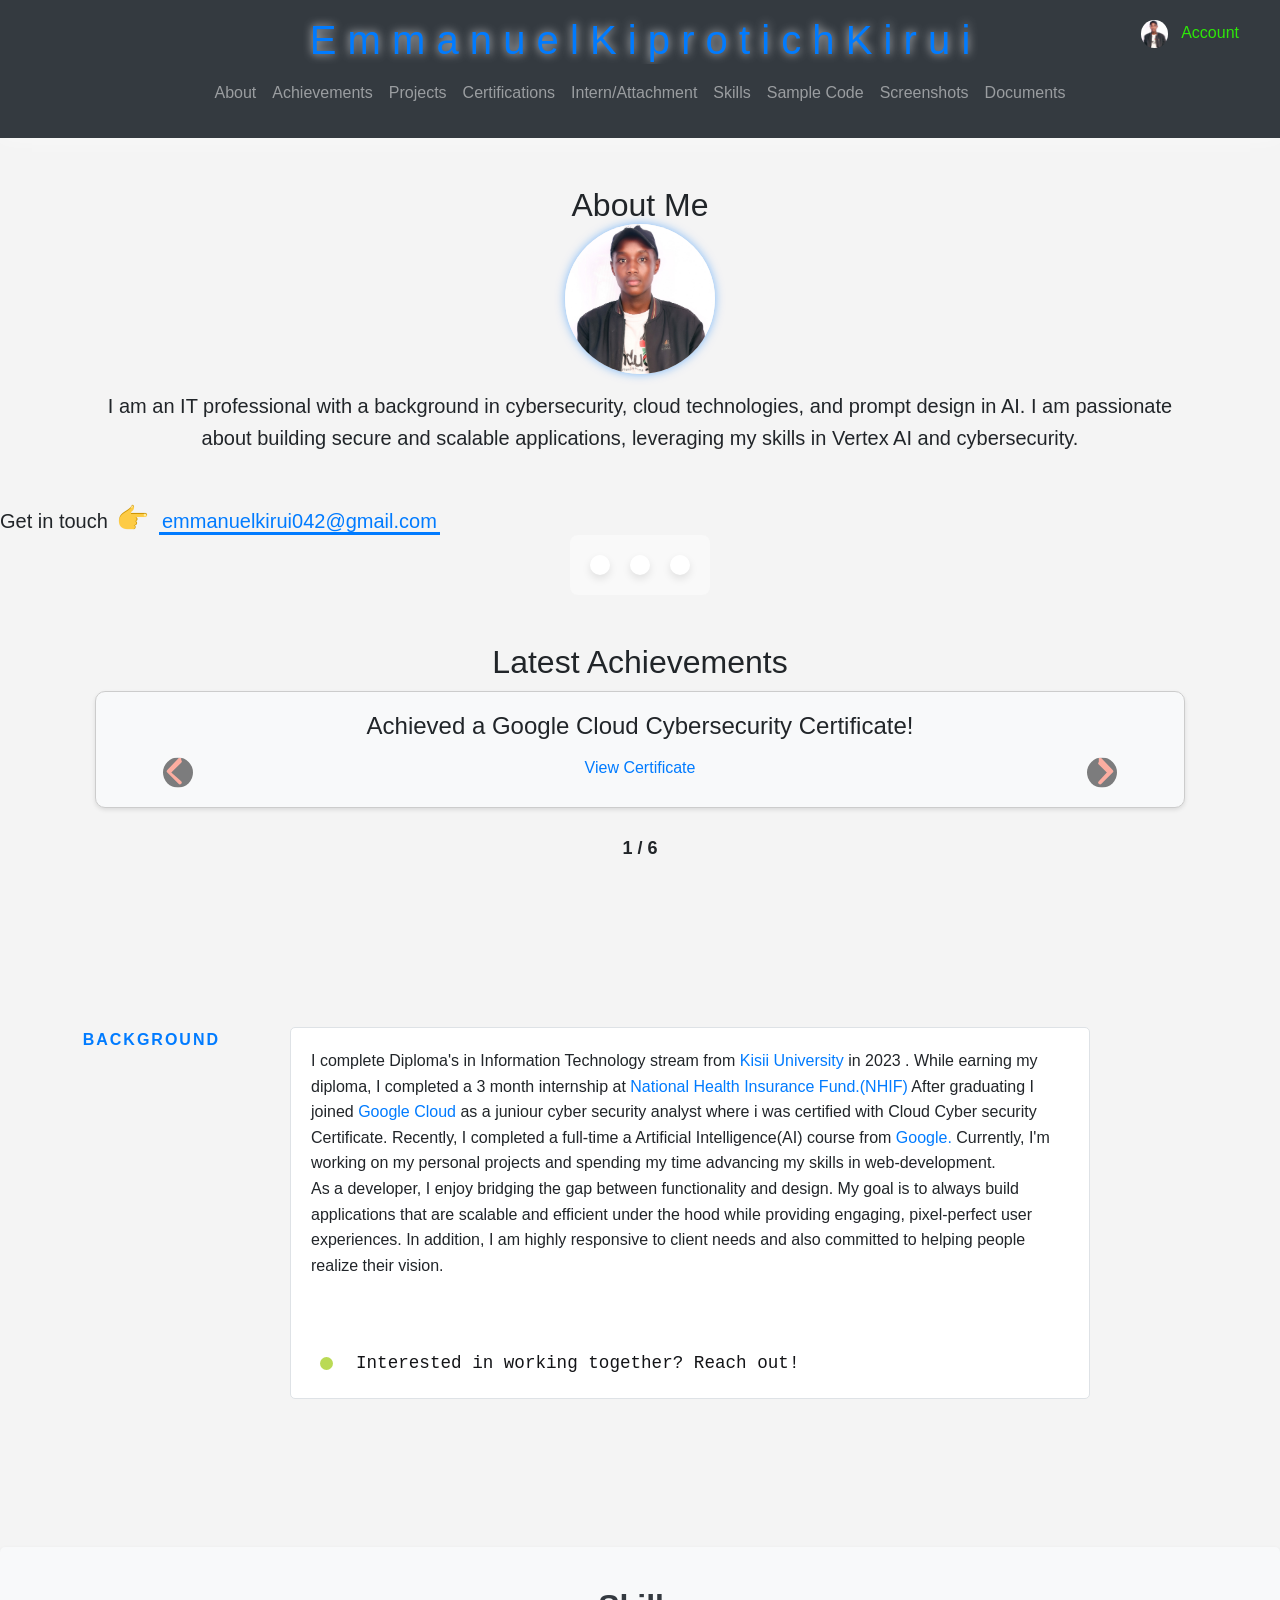
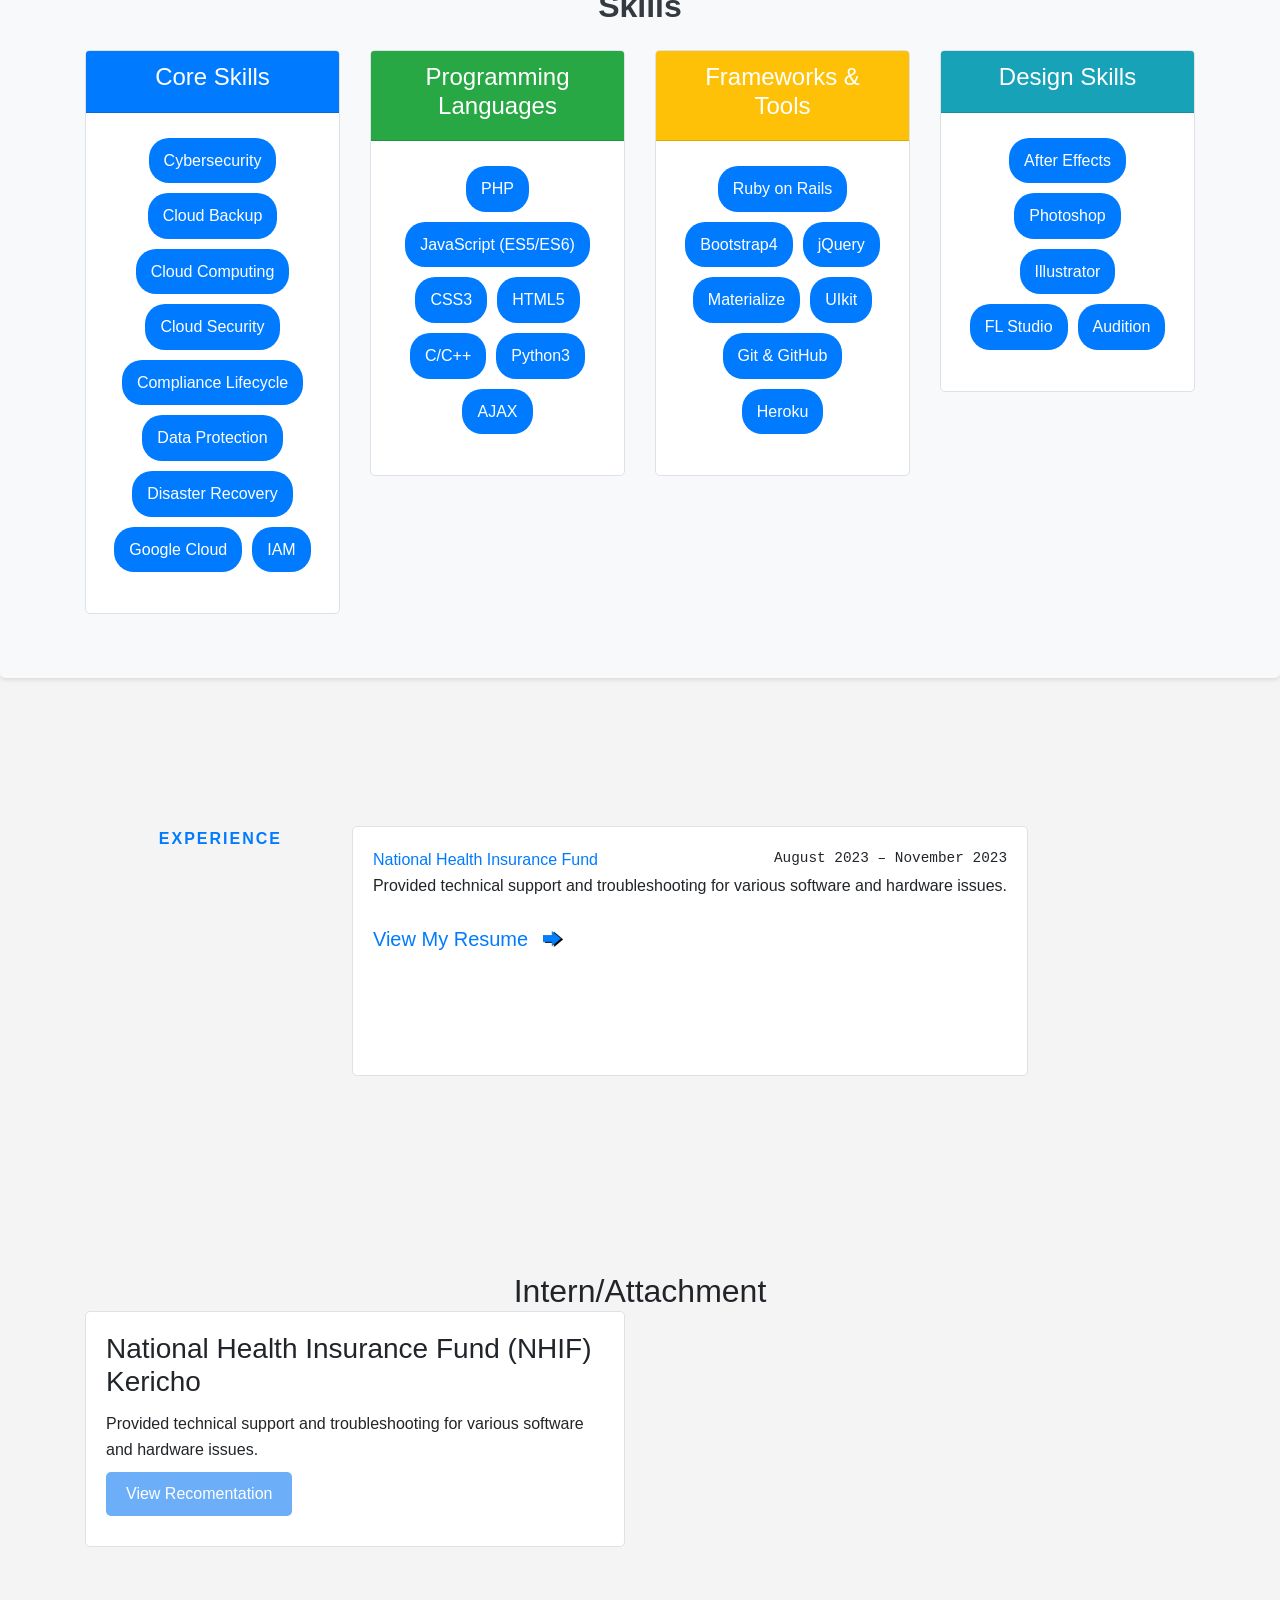
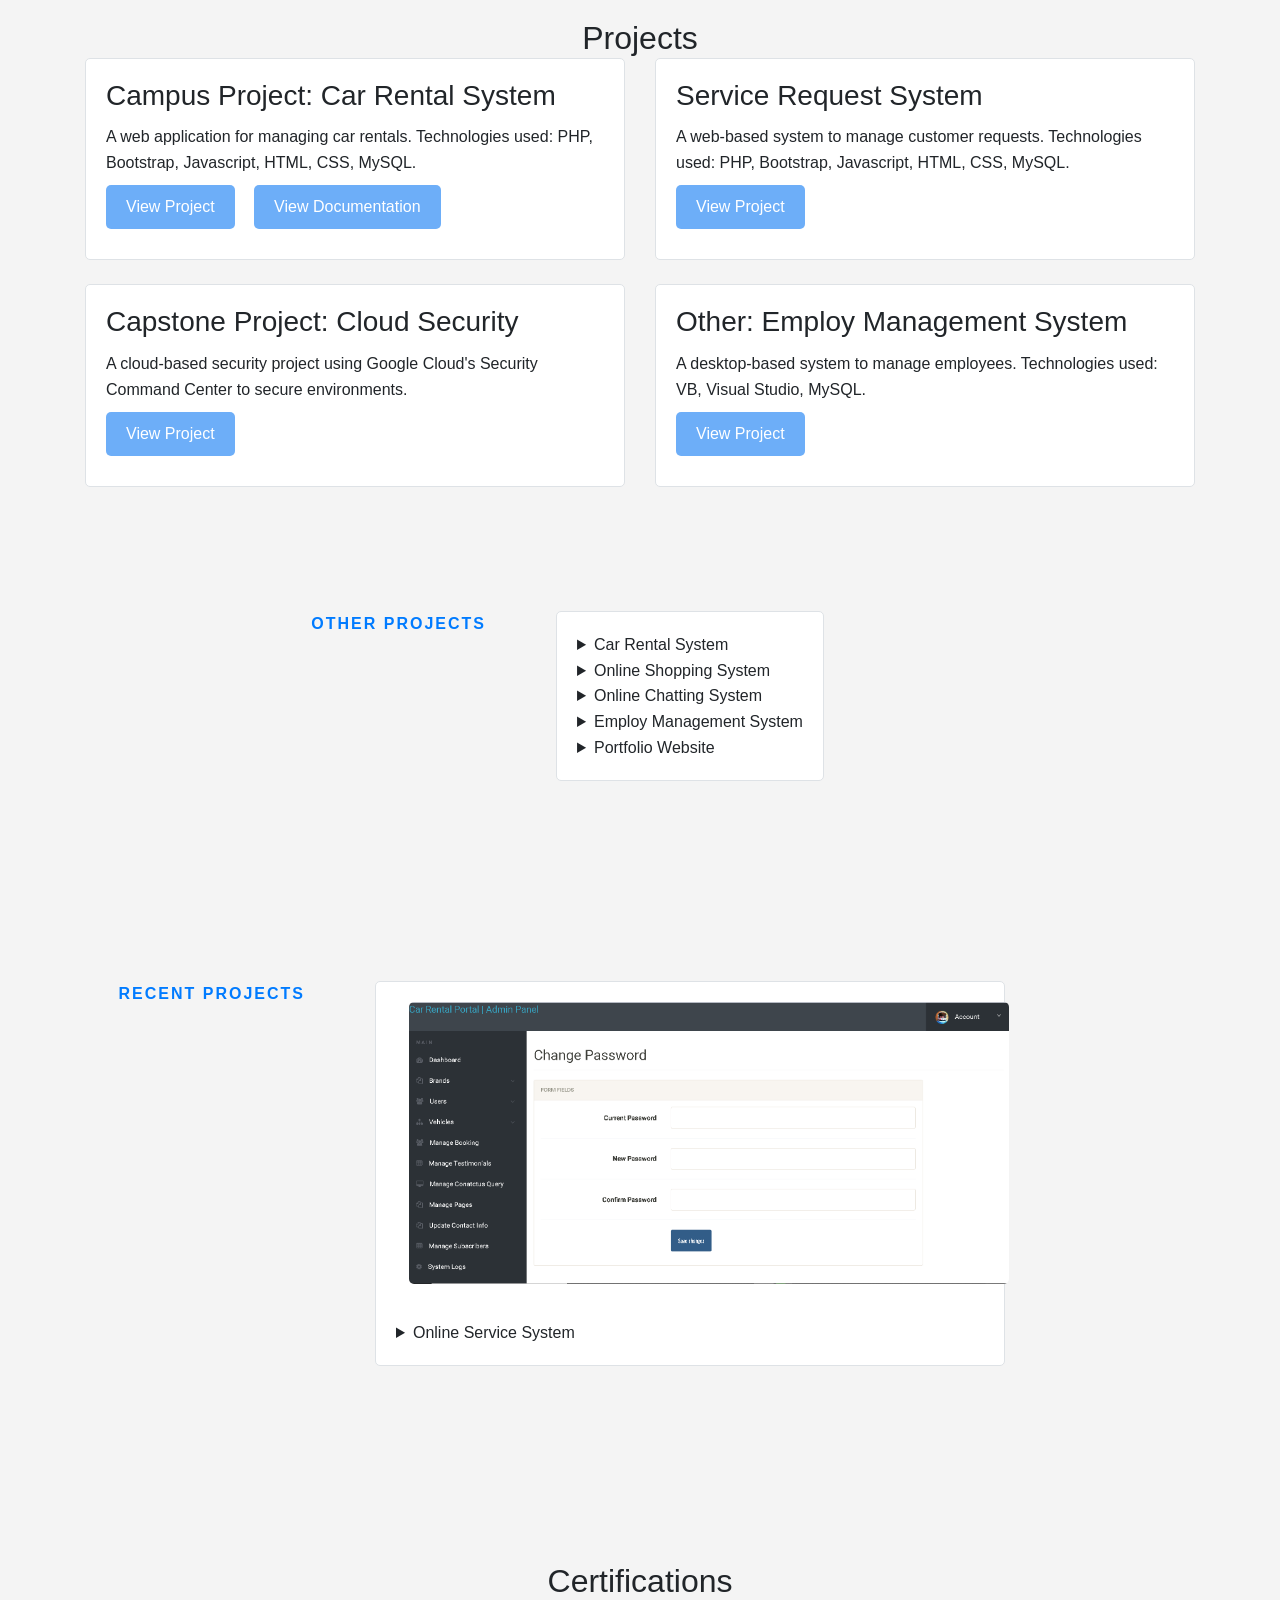
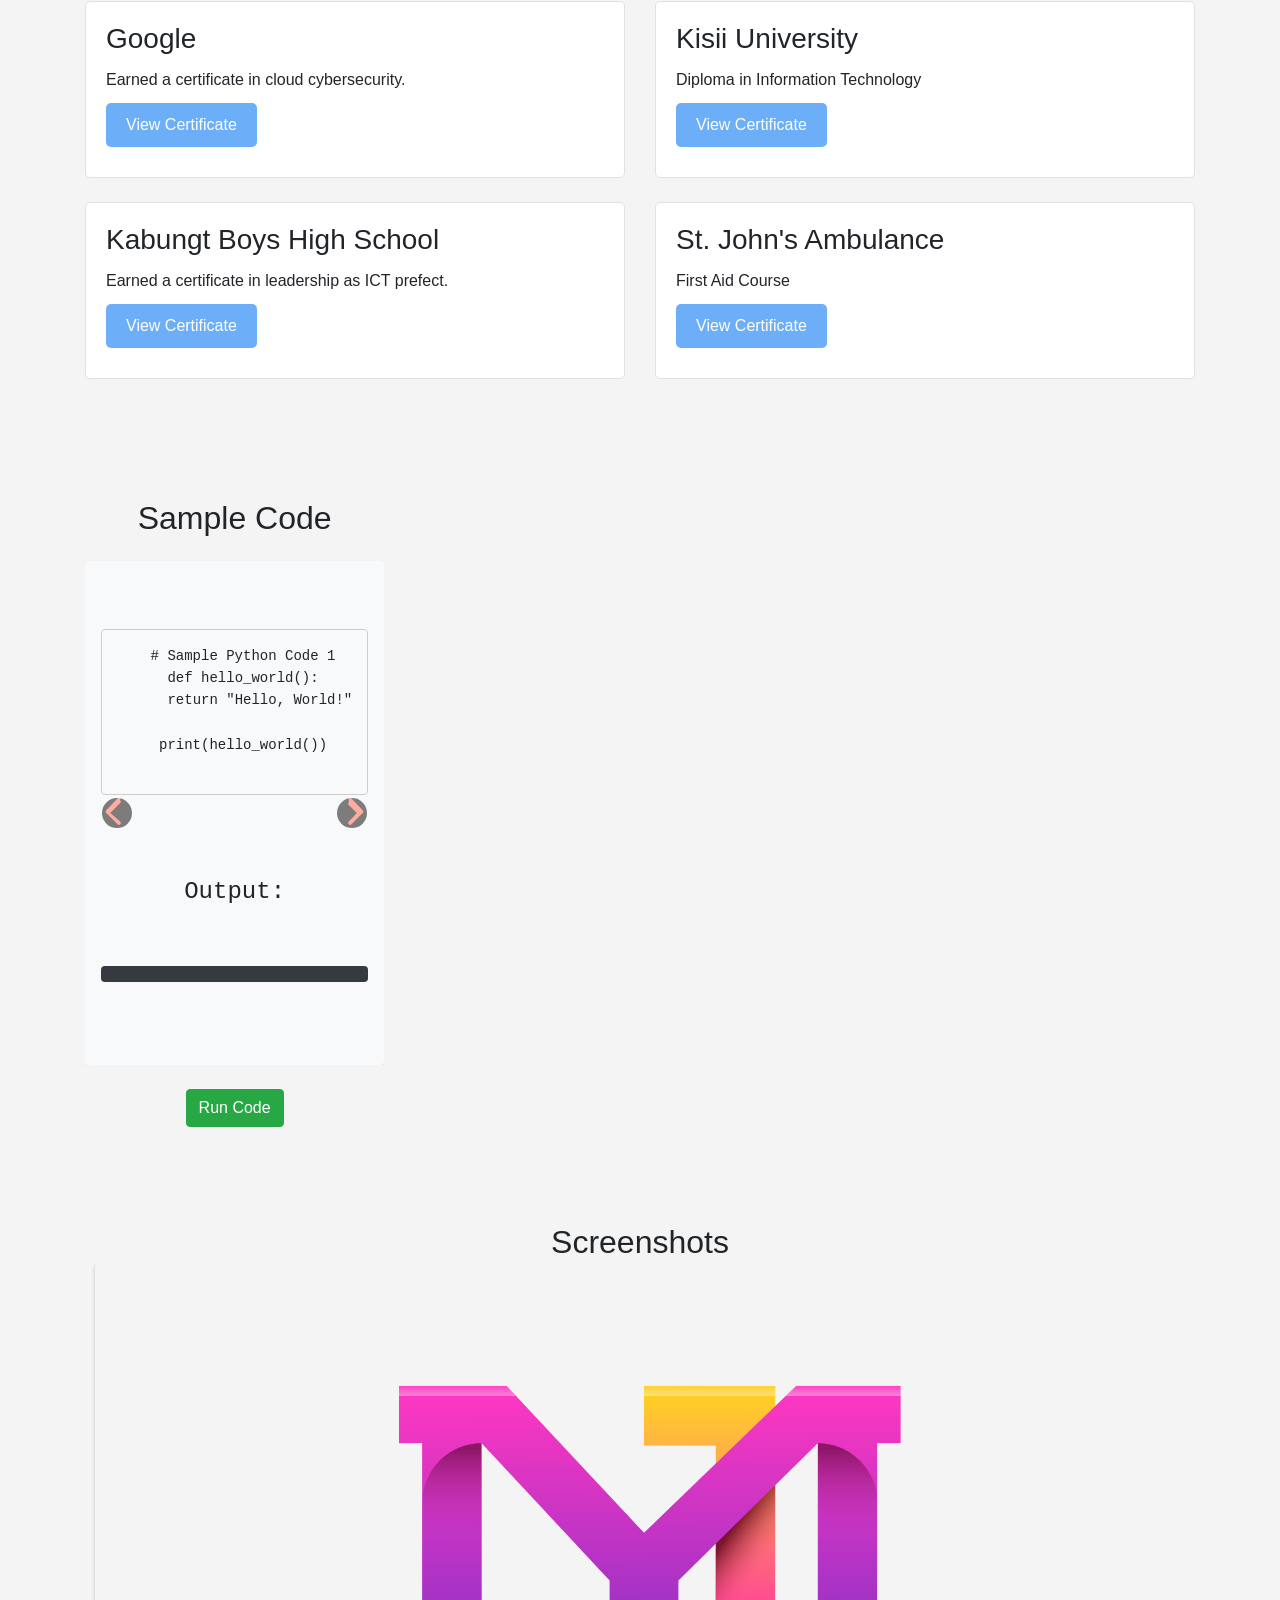
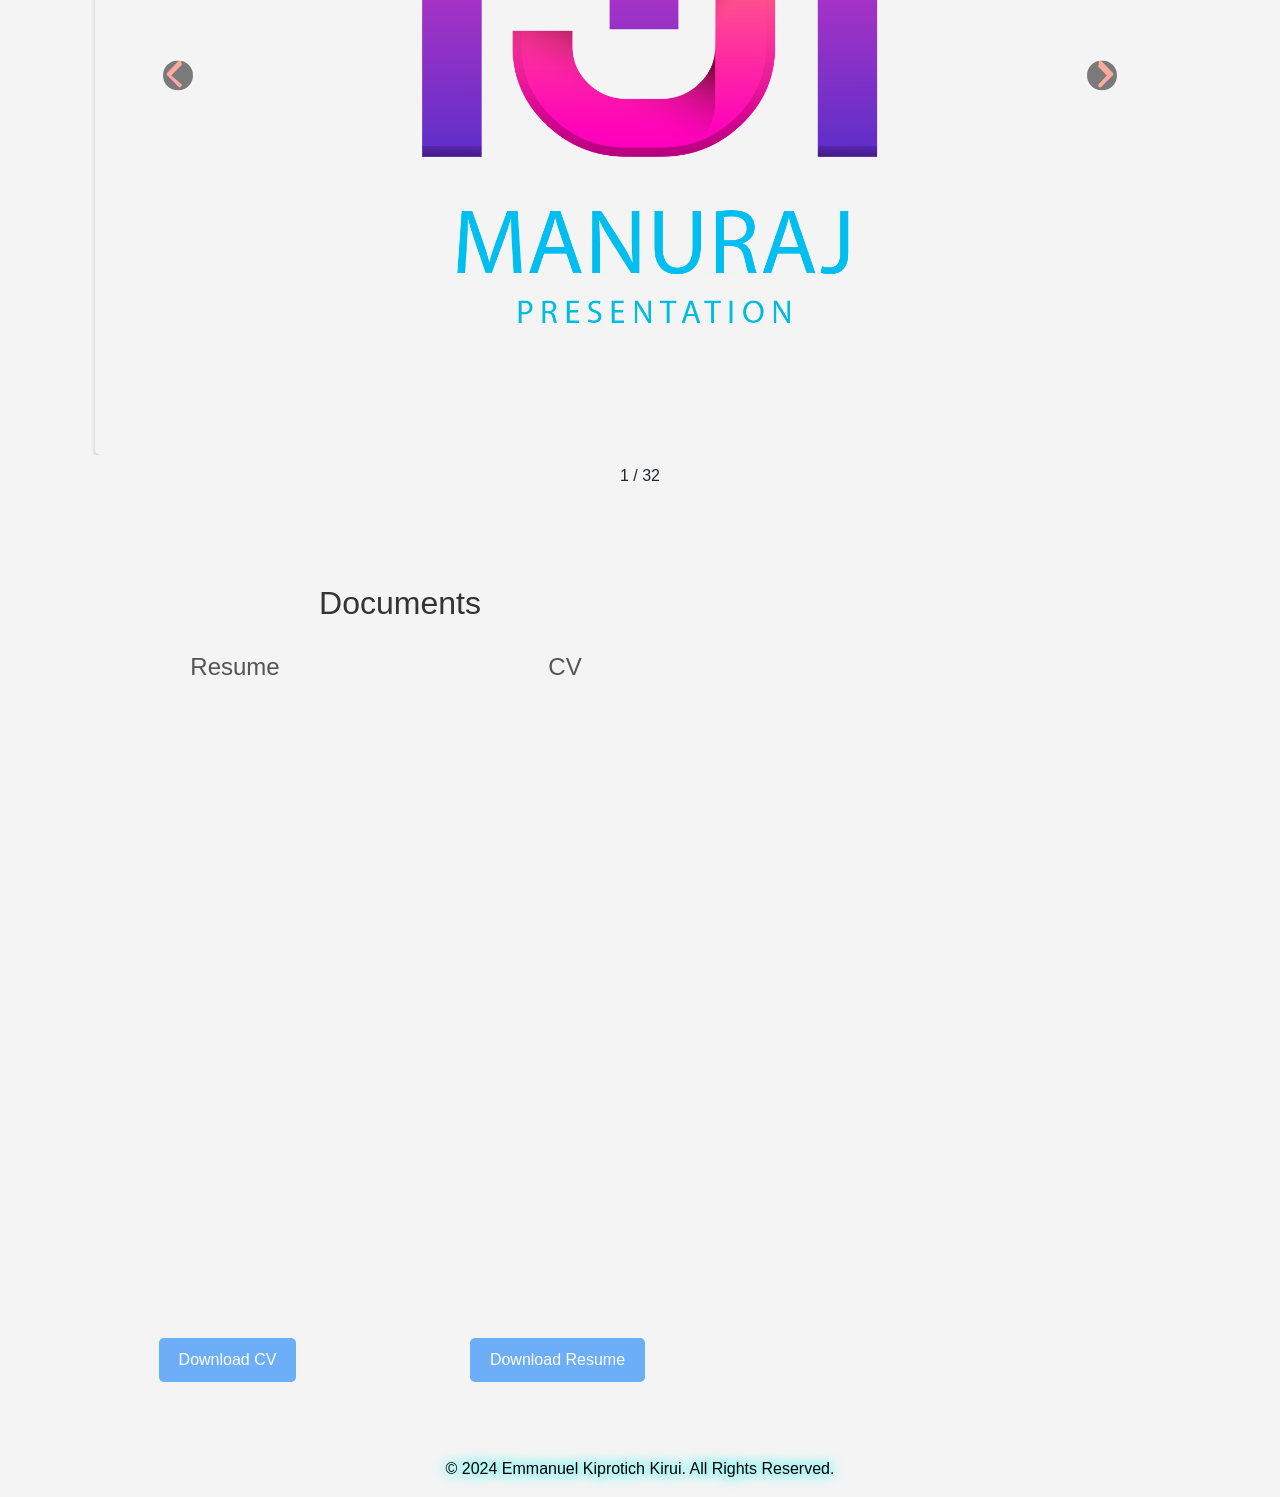
==== commit 6611a1ab: "Update index.html" ====
--- a/index.html
+++ b/index.html
@@ -174,22 +174,6 @@
   #skills h2 {
     font-weight: bold;
     color: #343a40;
-  }
-  .card {
-    border: 1px solid #dee2e6;
-    border-radius: 0.25rem;
-    transition: transform 0.3s;
-  }
-  .card:hover {
-    transform: scale(1.05);
-  }
-  .card-header {
-    font-size: 1.25rem;
-    font-weight: 600;
-  }
-  .list-inline-item {
-    display: block;
-    padding: 5px 0;
   }
 
 
